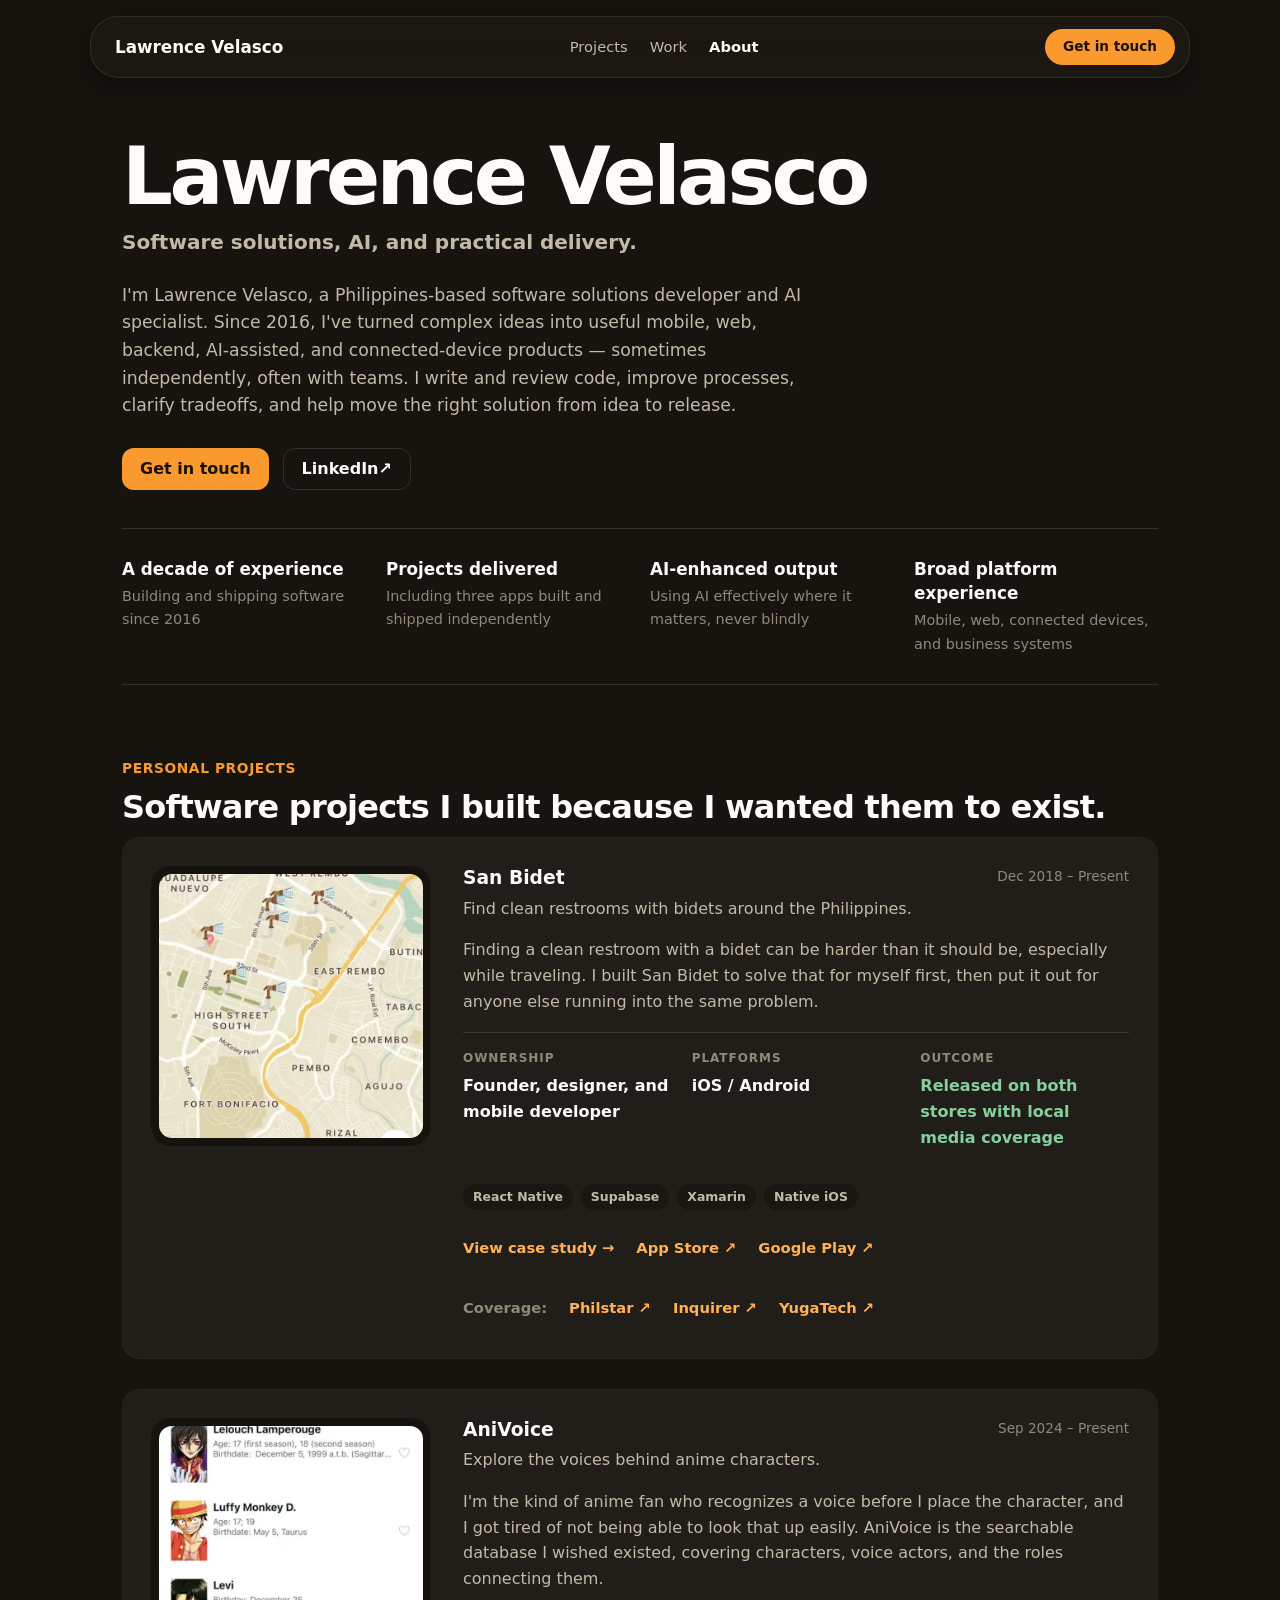
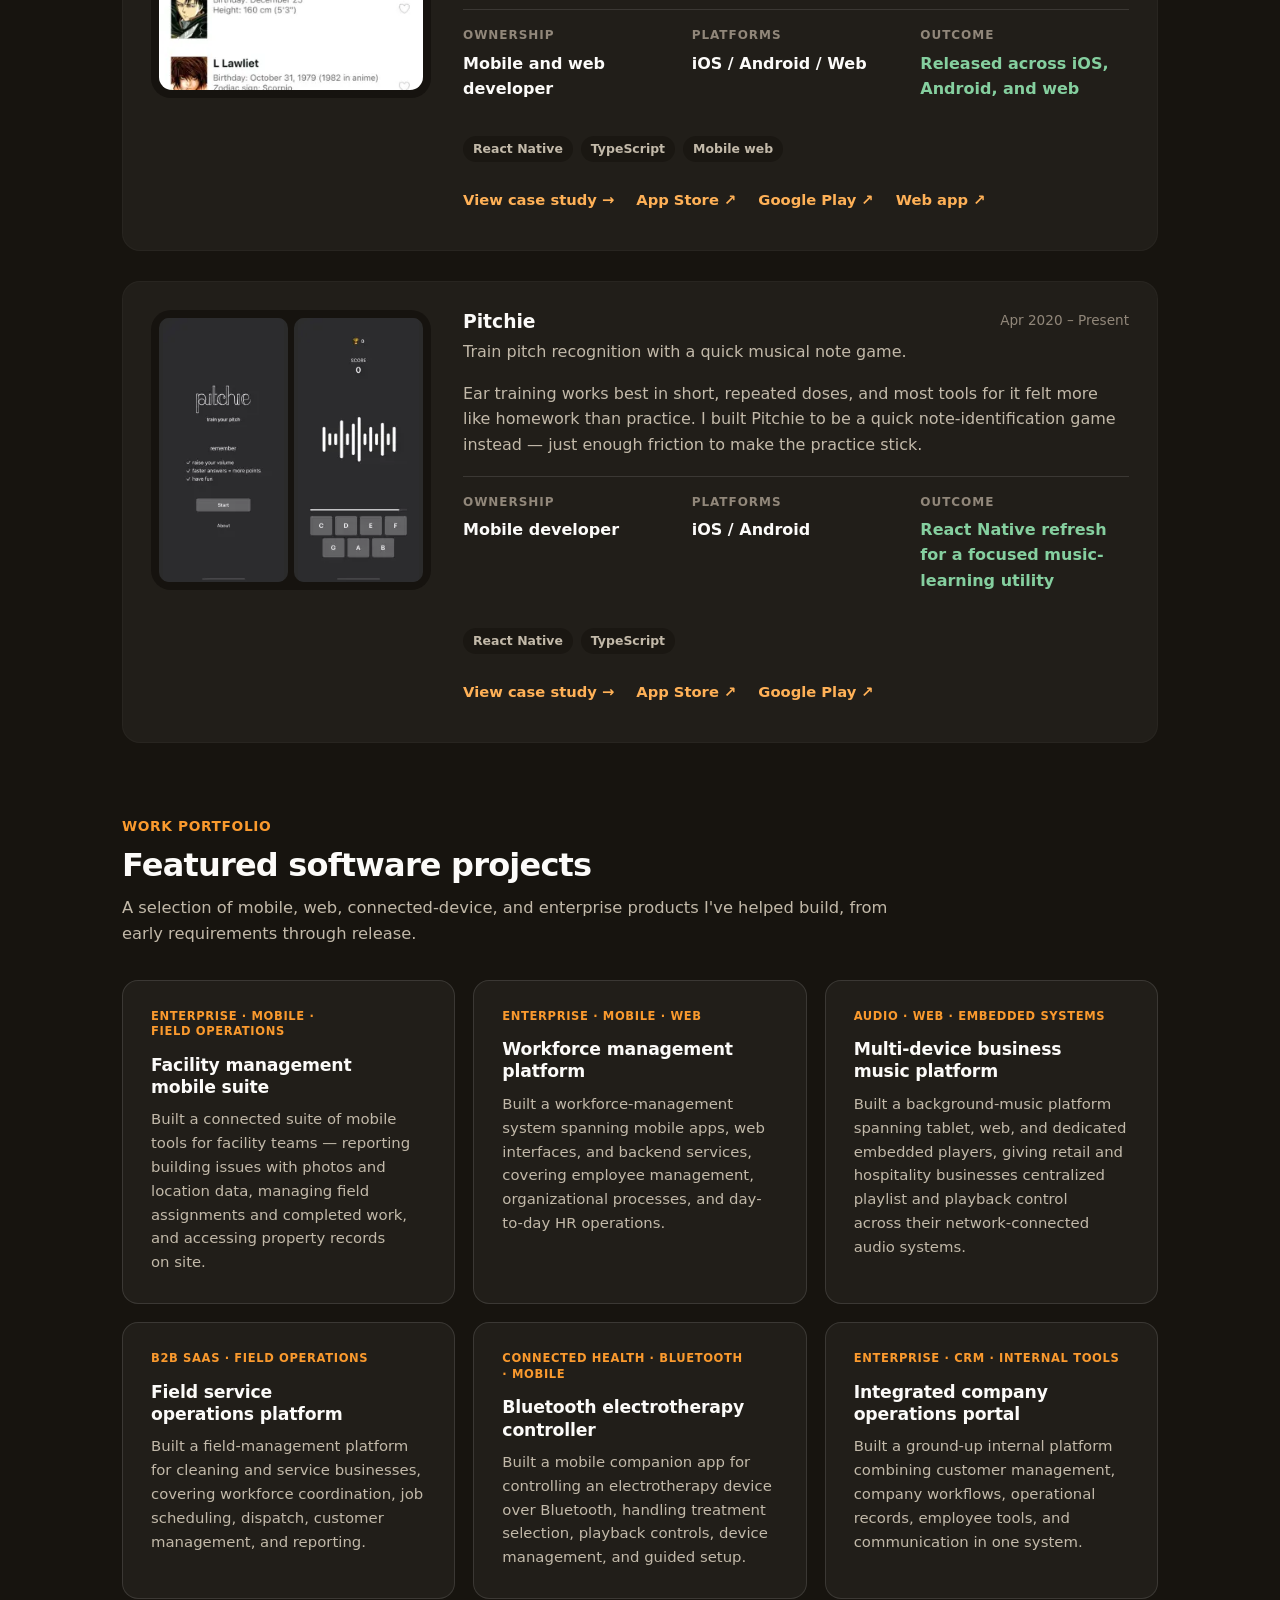
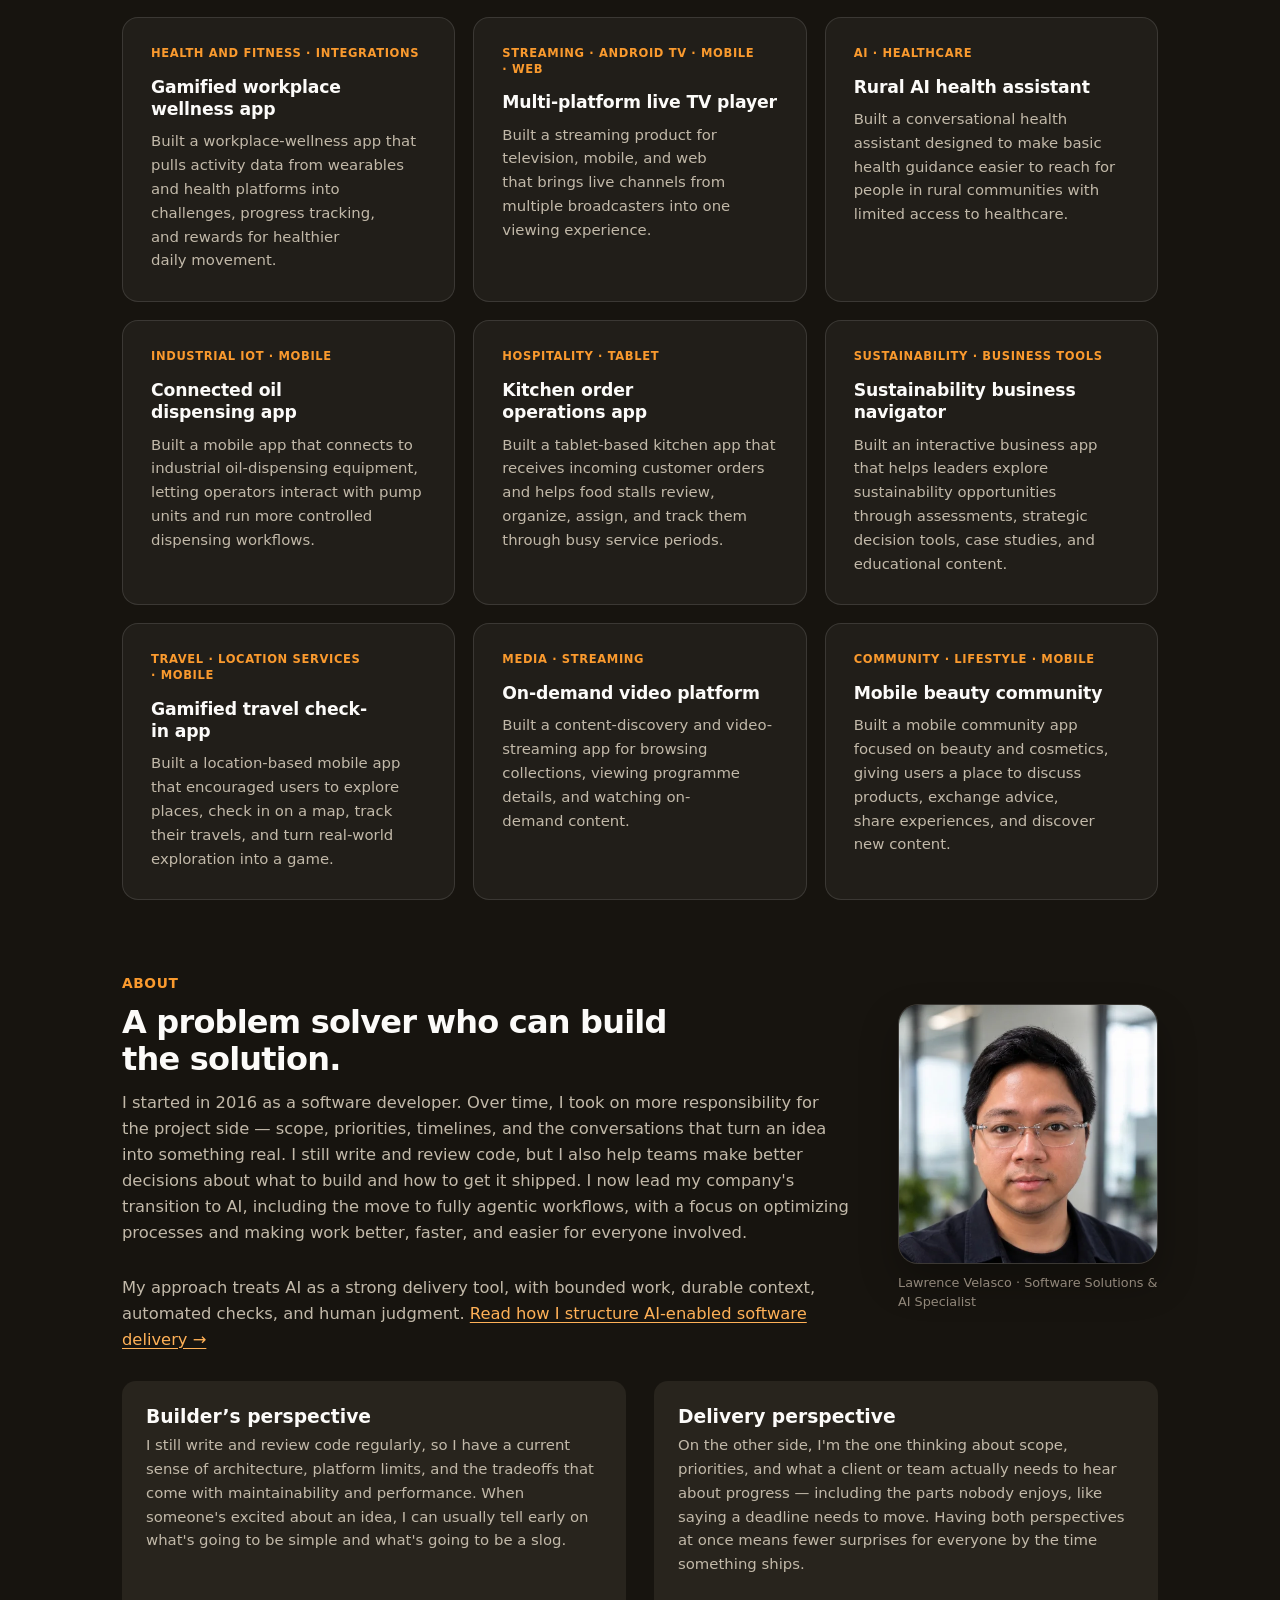
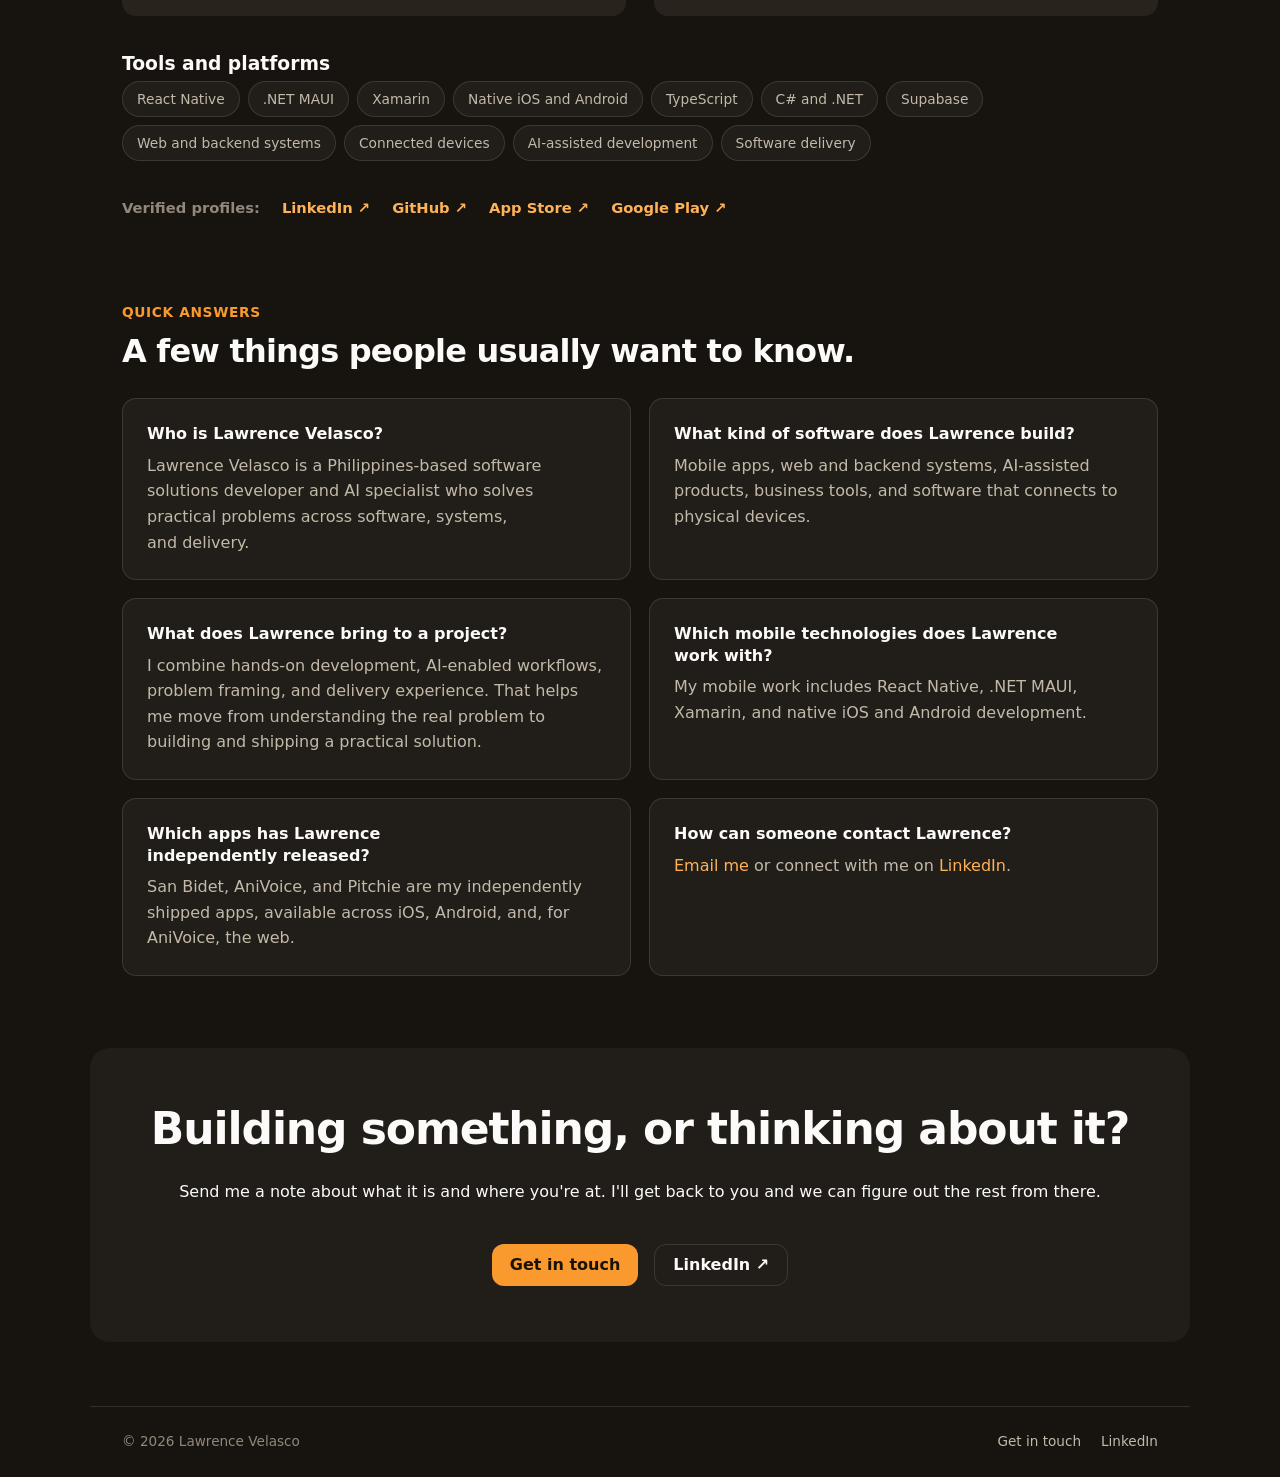
==== index.html @ e0ea92d9 "Refine portfolio metadata, contact links, and navigation updates" ====
<!DOCTYPE html>
<html lang="en">
<head>
  <meta charset="utf-8">
  <meta name="viewport" content="width=device-width, initial-scale=1, viewport-fit=cover">
  <title>Lawrence Velasco | Software Solutions &amp; AI Specialist</title>
  <meta name="description" content="Lawrence Velasco is a Philippines-based software solutions developer and AI specialist building practical mobile, web, backend, and AI-assisted products.">
  <meta name="author" content="Lawrence Velasco">
  <meta name="robots" content="index,follow,max-image-preview:large,max-snippet:-1,max-video-preview:-1">
  <meta name="theme-color" content="#17140f" media="(prefers-color-scheme: dark)">
  <meta name="theme-color" content="#17140f" media="(prefers-color-scheme: light)">
  <meta name="color-scheme" content="dark">
  <meta name="apple-mobile-web-app-status-bar-style" content="black">
  <link rel="icon" type="image/png" sizes="64x64" href="/assets/favicon-64.png">
  <link rel="icon" type="image/png" sizes="32x32" href="/assets/favicon-32.png">
  <link rel="icon" type="image/png" sizes="192x192" href="/assets/favicon-192.png">
  <link rel="icon" type="image/png" sizes="512x512" href="/assets/favicon-512.png">
  <link rel="apple-touch-icon" sizes="180x180" href="/assets/favicon-180.png">
  <link rel="canonical" href="https://lawrencevelasco.com/">
  <link rel="sitemap" type="application/xml" href="https://lawrencevelasco.com/sitemap.xml">
  <style>
    :root { --bg:#17140f; --surface:#211e19; --text:#fcfbf9; --muted:#c2b9a9; --subtle:#91877a; --line:rgba(247,245,241,.12); --accent:#fa9a2e; --accent-strong:#ffb157; --max:1100px; }
    *,*::before,*::after { box-sizing:border-box; }
    html { background-color:var(--bg); color-scheme:dark; }
    body { margin:0; color:var(--text); background-color:var(--bg); font-family:Inter,ui-sans-serif,system-ui,-apple-system,BlinkMacSystemFont,"Segoe UI",sans-serif; line-height:1.6; text-wrap:pretty; }
    .safe-area-cover { position:fixed; z-index:9; top:0; right:0; left:0; height:max(64px,env(safe-area-inset-top)); background:var(--bg); pointer-events:none; }
    .container { width:min(calc(100% - 32px),var(--max)); margin-inline:auto; }
    .site-header { position:sticky; top:16px; z-index:10; width:min(calc(100% - 32px),var(--max)); margin:16px auto 0; border:1px solid rgba(247,245,241,.10); border-radius:28px; background:rgba(31,27,21,.58); box-shadow:0 8px 24px rgba(0,0,0,.45); overflow:hidden; }
    .nav { width:auto; min-height:56px; margin:0; padding:12px 14px 12px 24px; display:flex; gap:20px; align-items:center; justify-content:space-between; }
    .brand { color:var(--text); font-weight:750; font-size:1.05rem; white-space:nowrap; }
    .nav-links { display:flex; gap:22px; align-items:center; }
    .nav-links a { color:var(--muted); font-size:.92rem; font-weight:500; white-space:nowrap; }
    .menu-toggle { display:none; }
    .button { min-height:42px; padding:0 18px; display:inline-flex; align-items:center; justify-content:center; border:0; border-radius:12px; background:var(--accent); color:#1a1200; font-weight:750; text-decoration:none; }
    .button-small { min-height:36px; padding-inline:18px; border-radius:999px; font-size:.85rem; }
    .hero { padding:58px 32px 0; }
    h1,h2,h3,p { margin-top:0; }
    h1 { max-width:900px; margin-bottom:8px; font-size:clamp(3rem,8vw,5rem); line-height:1.02; letter-spacing:-.045em; }
    .hero-title { margin-bottom:24px; color:var(--muted); font-size:1.25rem; font-weight:750; }
    .hero-copy { max-width:700px; margin-bottom:28px; color:var(--muted); font-size:1.08rem; }
    .hero-actions { display:flex; gap:14px; flex-wrap:wrap; }
    .metrics { display:grid; grid-template-columns:repeat(4,1fr); gap:20px; margin:38px 0 0; padding:28px 0; border-top:1px solid var(--line); border-bottom:1px solid var(--line); }
    .metrics div { min-width:0; }
    .metrics dt { font-size:1.05rem; font-weight:800; line-height:1.45; }
    .metrics dd { margin:4px 0 0; color:var(--subtle); font-size:.9rem; }
    @media (max-width:800px) { .nav { flex-wrap:wrap; padding-inline:18px; gap:12px; } .menu-toggle { display:flex; } .nav-links { display:none; } .nav-links.open { display:flex; flex:0 0 100%; flex-direction:column; align-items:stretch; } .nav-contact { display:none; } .hero { padding-inline:0; } .metrics { grid-template-columns:repeat(2,1fr); } }
    @media (max-width:480px) { .metrics { grid-template-columns:1fr; } .hero-actions { align-items:stretch; flex-direction:column; } .button { width:100%; } }
  </style>
  <link rel="preload" href="styles.css?v=20260801b" as="style" onload="this.onload=null;this.rel='stylesheet'">
  <noscript><link rel="stylesheet" href="styles.css?v=20260801b"></noscript>
  <meta property="og:type" content="website">
  <meta property="og:locale" content="en_PH">
  <meta property="og:site_name" content="Lawrence Velasco">
  <meta property="og:title" content="Lawrence Velasco | Software Solutions &amp; AI Specialist">
  <meta property="og:description" content="Practical software, AI, mobile, web, and backend products from Lawrence Velasco.">
  <meta property="og:url" content="https://lawrencevelasco.com/">
  <meta property="og:image" content="https://lawrencevelasco.com/assets/social-preview-v3.jpg">
  <meta property="og:image:width" content="1200">
  <meta property="og:image:height" content="630">
  <meta property="og:image:alt" content="Lawrence Velasco, software solutions developer and AI specialist">
  <meta name="twitter:card" content="summary_large_image">
  <meta name="twitter:title" content="Lawrence Velasco | Software Solutions &amp; AI Specialist">
  <meta name="twitter:description" content="Practical software, AI, mobile, web, and backend products from Lawrence Velasco.">
  <meta name="twitter:image" content="https://lawrencevelasco.com/assets/social-preview-v3.jpg">
  <meta name="twitter:image:alt" content="Lawrence Velasco, software solutions developer and AI specialist">
  <script type="application/ld+json">
  {
    "@context": "https://schema.org",
    "@graph": [
      {
        "@type": "Person",
        "@id": "https://lawrencevelasco.com/#lawrence-velasco",
        "name": "Lawrence Velasco",
        "alternateName": "iamlawrencev",
        "url": "https://lawrencevelasco.com/",
        "jobTitle": ["Software Solutions Developer", "AI Specialist"],
        "description": "Lawrence Velasco is a Philippines-based software solutions developer and AI specialist building practical mobile, web, backend, and AI-assisted products.",
        "image": {
          "@type": "ImageObject",
          "@id": "https://lawrencevelasco.com/#portrait",
          "url": "https://lawrencevelasco.com/assets/lawrence-velasco-portrait-1021.webp",
          "contentUrl": "https://lawrencevelasco.com/assets/lawrence-velasco-portrait-1021.webp",
          "width": 1021,
          "height": 1021,
          "caption": "Portrait of Lawrence Velasco"
        },
        "sameAs": [
          "https://www.linkedin.com/in/iamlawrencev/",
          "https://github.com/iamlawrencev",
          "https://apps.apple.com/us/developer/lawrence-velasco/id1447757334",
          "https://play.google.com/store/apps/developer?id=Lawrence+Velasco"
        ],
        "knowsAbout": ["React Native", ".NET MAUI", "Xamarin", "Native iOS", "Native Android", "TypeScript", "C#", ".NET", "Supabase", "Web development", "Backend development", "Connected devices", "Mobile architecture", "Software delivery", "Project management", "AI-assisted development"],
        "subjectOf": [
          {"@type": "CreativeWork", "name": "Filipino launches San Bidet navigation app for nature calls", "url": "https://www.philstar.com/lifestyle/on-the-radar/2019/01/14/1885041/filipino-launches-san-bidet-navigation-app-nature-calls"},
          {"@type": "CreativeWork", "name": "San Bidet", "url": "https://opinion.inquirer.net/125395/san-bidet"},
          {"@type": "CreativeWork", "name": "San Bidet: a mobile app for your call of nature urges", "url": "https://www.yugatech.com/news/san-bidet-a-mobile-app-for-your-call-of-nature-urges/"}
        ]
      },
      {
        "@type": "WebSite",
        "@id": "https://lawrencevelasco.com/#website",
        "url": "https://lawrencevelasco.com/",
        "name": "Lawrence Velasco",
        "inLanguage": "en",
        "publisher": {"@id": "https://lawrencevelasco.com/#lawrence-velasco"}
      },
      {
        "@type": "ProfilePage",
        "@id": "https://lawrencevelasco.com/#webpage",
        "url": "https://lawrencevelasco.com/",
        "name": "Lawrence Velasco | Software Solutions & AI Specialist",
        "description": "Official portfolio of Lawrence Velasco, a Philippines-based software solutions developer and AI specialist building mobile, web, backend, and AI-assisted products.",
        "dateModified": "2026-08-01T18:30:34+08:00",
        "isPartOf": {"@id": "https://lawrencevelasco.com/#website"},
        "primaryImageOfPage": {"@id": "https://lawrencevelasco.com/#portrait"},
        "mainEntity": {"@id": "https://lawrencevelasco.com/#lawrence-velasco"},
        "about": {"@id": "https://lawrencevelasco.com/#lawrence-velasco"},
        "author": {"@id": "https://lawrencevelasco.com/#lawrence-velasco"},
        "inLanguage": "en"
      },
      {
        "@type": "SoftwareApplication",
        "@id": "https://lawrencevelasco.com/projects/san-bidet/#application",
        "name": "San Bidet",
        "applicationCategory": "NavigationApplication",
        "operatingSystem": "iOS, Android",
        "description": "An independently shipped restroom finder that helps people locate bidets around the Philippines.",
        "author": {"@id": "https://lawrencevelasco.com/#lawrence-velasco"},
        "url": "https://lawrencevelasco.com/projects/san-bidet/",
        "sameAs": ["https://apps.apple.com/ph/app/san-bidet/id1447757335", "https://play.google.com/store/apps/details?id=com.iamlawrencev.sanbidet"]
      },
      {
        "@type": "SoftwareApplication",
        "@id": "https://lawrencevelasco.com/projects/anivoice/#application",
        "name": "AniVoice",
        "applicationCategory": "EntertainmentApplication",
        "operatingSystem": "iOS, Android, Web",
        "description": "An independently shipped app for discovering anime characters, voice actors, and related roles.",
        "author": {"@id": "https://lawrencevelasco.com/#lawrence-velasco"},
        "url": "https://lawrencevelasco.com/projects/anivoice/",
        "sameAs": ["https://apps.apple.com/us/app/anivoice/id6633447119", "https://play.google.com/store/apps/details?id=com.iamlawrencev.AniVoice", "https://anivoice.lawrencevelasco.com/"]
      },
      {
        "@type": "SoftwareApplication",
        "@id": "https://lawrencevelasco.com/projects/pitchie/#application",
        "name": "Pitchie",
        "applicationCategory": "EducationalApplication",
        "operatingSystem": "iOS, Android",
        "description": "An independently shipped pitch-recognition training app with a quick musical-note game.",
        "author": {"@id": "https://lawrencevelasco.com/#lawrence-velasco"},
        "url": "https://lawrencevelasco.com/projects/pitchie/",
        "sameAs": ["https://apps.apple.com/us/app/pitchie/id1506482999", "https://play.google.com/store/apps/details?id=com.iamlawrencev.pitchie"]
      }
    ]
  }
  </script>
</head>
<body>
  <div class="safe-area-cover" aria-hidden="true"></div>
  <header class="site-header">
    <nav class="nav container" aria-label="Primary navigation">
      <a class="brand" href="#home">Lawrence Velasco</a>
      <button class="menu-toggle" type="button" aria-label="Menu" aria-expanded="false" aria-controls="nav-links">
        <svg class="menu-icon menu-icon-open" width="18" height="18" viewBox="0 0 24 24" fill="none" stroke="currentColor" stroke-width="2" stroke-linecap="round" aria-hidden="true"><line x1="4" y1="7" x2="20" y2="7"></line><line x1="4" y1="12" x2="20" y2="12"></line><line x1="4" y1="17" x2="20" y2="17"></line></svg>
        <svg class="menu-icon menu-icon-close" width="18" height="18" viewBox="0 0 24 24" fill="none" stroke="currentColor" stroke-width="2" stroke-linecap="round" aria-hidden="true"><line x1="5" y1="5" x2="19" y2="19"></line><line x1="19" y1="5" x2="5" y2="19"></line></svg>
      </button>
      <div class="nav-links" id="nav-links">
        <a href="#projects" data-nav-section="projects">Projects</a>
        <a href="#experience" data-nav-section="experience">Work</a>
        <a href="#about" data-nav-section="about">About</a>
      </div>
      <a class="button button-small nav-contact email-link" href="#contact" data-email-link>Get in touch</a>
    </nav>
  </header>

  <main id="home">
    <section class="hero container">
      <h1>Lawrence Velasco</h1>
      <p class="hero-title">Software solutions, AI, and practical delivery.</p>
      <p class="hero-copy">I'm Lawrence Velasco, a Philippines-based software solutions developer and AI specialist. Since 2016, I've turned complex ideas into useful mobile, web, backend, AI-assisted, and connected-device products — sometimes independently, often with teams. I write and review code, improve processes, clarify tradeoffs, and help move the right solution from idea to release.</p>
      <div class="hero-actions">
        <a class="button email-link" href="#contact" data-email-link>Get in touch</a>
        <a class="button button-secondary" href="https://www.linkedin.com/in/iamlawrencev/" target="_blank" rel="noopener noreferrer">LinkedIn <span aria-hidden="true">↗</span></a>
      </div>
      <dl class="metrics">
        <div><dt>A decade of experience</dt><dd>Building and shipping software since 2016</dd></div>
        <div><dt>Projects delivered</dt><dd>Including three apps built and shipped independently</dd></div>
        <div><dt>AI-enhanced output</dt><dd>Using AI effectively where it matters, never blindly</dd></div>
        <div><dt>Broad platform experience</dt><dd>Mobile, web, connected devices, and business systems</dd></div>
      </dl>
    </section>

    <section class="section container" id="projects">
      <p class="eyebrow">Personal projects</p>
      <h2>Software projects I built because I wanted them to exist.</h2>
      <div class="project-list">
        <article class="project-card" id="san-bidet">
          <div class="project-visual"><img src="assets/projects/san-bidet-app-store-320.webp" srcset="assets/projects/san-bidet-app-store-320.webp 320w" sizes="(max-width: 800px) 252px, 280px" width="320" height="569" loading="lazy" decoding="async" alt="San Bidet map showing restroom and bidet locations in Metro Manila"></div>
          <div class="project-content">
            <div class="project-heading"><div><h3>San Bidet</h3><p>Find clean restrooms with bidets around the Philippines.</p></div><time datetime="2018-12">Dec 2018 – Present</time></div>
            <p>Finding a clean restroom with a bidet can be harder than it should be, especially while traveling. I built San Bidet to solve that for myself first, then put it out for anyone else running into the same problem.</p>
            <dl class="project-facts"><div><dt>Ownership</dt><dd>Founder, designer, and mobile developer</dd></div><div><dt>Platforms</dt><dd>iOS / Android</dd></div><div><dt>Outcome</dt><dd>Released on both stores with local media coverage</dd></div></dl>
            <ul class="tags"><li>React Native</li><li>Supabase</li><li>Xamarin</li><li>Native iOS</li></ul>
            <p class="store-links"><a href="/projects/san-bidet/">View case study →</a><a href="https://apps.apple.com/ph/app/san-bidet/id1447757335" target="_blank" rel="noopener noreferrer">App Store ↗</a><a href="https://play.google.com/store/apps/details?id=com.iamlawrencev.sanbidet" target="_blank" rel="noopener noreferrer">Google Play ↗</a></p>
            <p class="press-links"><span>Coverage:</span> <a href="https://www.philstar.com/lifestyle/on-the-radar/2019/01/14/1885041/filipino-launches-san-bidet-navigation-app-nature-calls" target="_blank" rel="noopener noreferrer">Philstar ↗</a><a href="https://opinion.inquirer.net/125395/san-bidet" target="_blank" rel="noopener noreferrer">Inquirer ↗</a><a href="https://www.yugatech.com/news/san-bidet-a-mobile-app-for-your-call-of-nature-urges/" target="_blank" rel="noopener noreferrer">YugaTech ↗</a></p>
          </div>
        </article>

        <article class="project-card" id="anivoice">
          <div class="project-visual"><img src="assets/projects/anivoice-app-store-320.webp" srcset="assets/projects/anivoice-app-store-320.webp 320w" sizes="(max-width: 800px) 252px, 280px" width="320" height="696" loading="lazy" decoding="async" alt="AniVoice app screen listing anime characters and voice actors"></div>
          <div class="project-content">
            <div class="project-heading"><div><h3>AniVoice</h3><p>Explore the voices behind anime characters.</p></div><time datetime="2024-09">Sep 2024 – Present</time></div>
            <p>I'm the kind of anime fan who recognizes a voice before I place the character, and I got tired of not being able to look that up easily. AniVoice is the searchable database I wished existed, covering characters, voice actors, and the roles connecting them.</p>
            <dl class="project-facts"><div><dt>Ownership</dt><dd>Mobile and web developer</dd></div><div><dt>Platforms</dt><dd>iOS / Android / Web</dd></div><div><dt>Outcome</dt><dd>Released across iOS, Android, and web</dd></div></dl>
            <ul class="tags"><li>React Native</li><li>TypeScript</li><li>Mobile web</li></ul>
            <p class="store-links"><a href="/projects/anivoice/">View case study →</a><a href="https://apps.apple.com/us/app/anivoice/id6633447119" target="_blank" rel="noopener noreferrer">App Store ↗</a><a href="https://play.google.com/store/apps/details?id=com.iamlawrencev.AniVoice" target="_blank" rel="noopener noreferrer">Google Play ↗</a><a href="https://anivoice.lawrencevelasco.com/" target="_blank" rel="noopener noreferrer">Web app ↗</a></p>
          </div>
        </article>

        <article class="project-card" id="pitchie">
          <div class="project-visual project-visual-pair">
            <img src="assets/projects/pitchie-app-store-160.webp" srcset="assets/projects/pitchie-app-store-160.webp 160w, assets/projects/pitchie-app-store-240.webp 240w" sizes="(max-width: 800px) 50vw, 140px" width="160" height="347" loading="lazy" decoding="async" alt="Pitchie start screen">
            <img src="assets/projects/pitchie-app-store-2-160.webp" srcset="assets/projects/pitchie-app-store-2-160.webp 160w, assets/projects/pitchie-app-store-2-240.webp 240w" sizes="(max-width: 800px) 50vw, 140px" width="160" height="347" loading="lazy" decoding="async" alt="Pitchie pitch-recognition game screen">
          </div>
          <div class="project-content">
            <div class="project-heading"><div><h3>Pitchie</h3><p>Train pitch recognition with a quick musical note game.</p></div><time datetime="2020-04">Apr 2020 – Present</time></div>
            <p>Ear training works best in short, repeated doses, and most tools for it felt more like homework than practice. I built Pitchie to be a quick note-identification game instead — just enough friction to make the practice stick.</p>
            <dl class="project-facts"><div><dt>Ownership</dt><dd>Mobile developer</dd></div><div><dt>Platforms</dt><dd>iOS / Android</dd></div><div><dt>Outcome</dt><dd>React Native refresh for a focused music-learning utility</dd></div></dl>
            <ul class="tags"><li>React Native</li><li>TypeScript</li></ul>
            <p class="store-links"><a href="/projects/pitchie/">View case study →</a><a href="https://apps.apple.com/us/app/pitchie/id1506482999" target="_blank" rel="noopener noreferrer">App Store ↗</a><a href="https://play.google.com/store/apps/details?id=com.iamlawrencev.pitchie" target="_blank" rel="noopener noreferrer">Google Play ↗</a></p>
          </div>
        </article>
      </div>
    </section>

    <section class="section container" id="experience">
      <p class="eyebrow">Work portfolio</p>
      <h2>Featured software projects</h2>
      <p class="section-intro">A selection of mobile, web, connected-device, and enterprise products I've helped build, from early requirements through release.</p>
      <div class="featured-work-grid">
          <article class="featured-work-card"><p class="work-kicker">Enterprise · Mobile · Field Operations</p><h3>Facility management mobile suite</h3><p>Built a connected suite of mobile tools for facility teams — reporting building issues with photos and location data, managing field assignments and completed work, and accessing property records on site.</p></article>
          <article class="featured-work-card"><p class="work-kicker">Enterprise · Mobile · Web</p><h3>Workforce management platform</h3><p>Built a workforce-management system spanning mobile apps, web interfaces, and backend services, covering employee management, organizational processes, and day-to-day HR operations.</p></article>
          <article class="featured-work-card"><p class="work-kicker">Audio · Web · Embedded Systems</p><h3>Multi-device business music platform</h3><p>Built a background-music platform spanning tablet, web, and dedicated embedded players, giving retail and hospitality businesses centralized playlist and playback control across their network-connected audio systems.</p></article>
          <article class="featured-work-card"><p class="work-kicker">B2B SaaS · Field Operations</p><h3>Field service operations platform</h3><p>Built a field-management platform for cleaning and service businesses, covering workforce coordination, job scheduling, dispatch, customer management, and reporting.</p></article>
          <article class="featured-work-card"><p class="work-kicker">Connected Health · Bluetooth · Mobile</p><h3>Bluetooth electrotherapy controller</h3><p>Built a mobile companion app for controlling an electrotherapy device over Bluetooth, handling treatment selection, playback controls, device management, and guided setup.</p></article>
          <article class="featured-work-card"><p class="work-kicker">Enterprise · CRM · Internal Tools</p><h3>Integrated company operations portal</h3><p>Built a ground-up internal platform combining customer management, company workflows, operational records, employee tools, and communication in one system.</p></article>
        <article class="featured-work-card"><p class="work-kicker">Health and Fitness · Integrations</p><h3>Gamified workplace wellness app</h3><p>Built a workplace-wellness app that pulls activity data from wearables and health platforms into challenges, progress tracking, and rewards for healthier daily movement.</p></article>
        <article class="featured-work-card"><p class="work-kicker">Streaming · Android TV · Mobile · Web</p><h3>Multi-platform live TV player</h3><p>Built a streaming product for television, mobile, and web that brings live channels from multiple broadcasters into one viewing experience.</p></article>
        <article class="featured-work-card"><p class="work-kicker">AI · Healthcare</p><h3>Rural AI health assistant</h3><p>Built a conversational health assistant designed to make basic health guidance easier to reach for people in rural communities with limited access to healthcare.</p></article>
        <article class="featured-work-card"><p class="work-kicker">Industrial IoT · Mobile</p><h3>Connected oil dispensing app</h3><p>Built a mobile app that connects to industrial oil-dispensing equipment, letting operators interact with pump units and run more controlled dispensing workflows.</p></article>
        <article class="featured-work-card"><p class="work-kicker">Hospitality · Tablet</p><h3>Kitchen order operations app</h3><p>Built a tablet-based kitchen app that receives incoming customer orders and helps food stalls review, organize, assign, and track them through busy service periods.</p></article>
        <article class="featured-work-card"><p class="work-kicker">Sustainability · Business Tools</p><h3>Sustainability business navigator</h3><p>Built an interactive business app that helps leaders explore sustainability opportunities through assessments, strategic decision tools, case studies, and educational content.</p></article>
        <article class="featured-work-card"><p class="work-kicker">Travel · Location Services · Mobile</p><h3>Gamified travel check-in app</h3><p>Built a location-based mobile app that encouraged users to explore places, check in on a map, track their travels, and turn real-world exploration into a game.</p></article>
        <article class="featured-work-card"><p class="work-kicker">Media · Streaming</p><h3>On-demand video platform</h3><p>Built a content-discovery and video-streaming app for browsing collections, viewing programme details, and watching on-demand content.</p></article>
        <article class="featured-work-card"><p class="work-kicker">Community · Lifestyle · Mobile</p><h3>Mobile beauty community</h3><p>Built a mobile community app focused on beauty and cosmetics, giving users a place to discuss products, exchange advice, share experiences, and discover new content.</p></article>
      </div>
    </section>

    <section class="section container" id="about">
      <p class="eyebrow">About</p>
      <div class="about-profile">
        <div>
          <h2>A problem solver who can build the solution.</h2>
          <p class="section-intro">I started in 2016 as a software developer. Over time, I took on more responsibility for the project side — scope, priorities, timelines, and the conversations that turn an idea into something real. I still write and review code, but I also help teams make better decisions about what to build and how to get it shipped. I now lead my company's transition to AI, including the move to fully agentic workflows, with a focus on optimizing processes and making work better, faster, and easier for everyone involved.</p>
          <p class="section-intro">My approach treats AI as a strong delivery tool, with bounded work, durable context, automated checks, and human judgment. <a href="/ai-enabled-software-delivery/">Read how I structure AI-enabled software delivery →</a></p>
        </div>
        <figure class="profile-portrait">
          <img src="/assets/lawrence-velasco-portrait-512.webp" srcset="/assets/lawrence-velasco-portrait-512.webp 512w, /assets/lawrence-velasco-portrait-1021.webp 1021w" sizes="(max-width: 800px) 220px, 260px" width="1021" height="1021" loading="lazy" decoding="async" alt="Portrait of Lawrence Velasco, software solutions developer and AI specialist">
          <figcaption>Lawrence Velasco · Software Solutions &amp; AI Specialist</figcaption>
        </figure>
      </div>
      <div class="about-grid"><article><h3>Builder’s perspective</h3><p>I still write and review code regularly, so I have a current sense of architecture, platform limits, and the tradeoffs that come with maintainability and performance. When someone's excited about an idea, I can usually tell early on what's going to be simple and what's going to be a slog.</p></article><article><h3>Delivery perspective</h3><p>On the other side, I'm the one thinking about scope, priorities, and what a client or team actually needs to hear about progress — including the parts nobody enjoys, like saying a deadline needs to move. Having both perspectives at once means fewer surprises for everyone by the time something ships.</p></article></div>
      <h3>Tools and platforms</h3>
      <ul class="skill-list"><li>React Native</li><li>.NET MAUI</li><li>Xamarin</li><li>Native iOS and Android</li><li>TypeScript</li><li>C# and .NET</li><li>Supabase</li><li>Web and backend systems</li><li>Connected devices</li><li>AI-assisted development</li><li>Software delivery</li></ul>
      <p class="profile-links"><span>Verified profiles:</span> <a href="https://www.linkedin.com/in/iamlawrencev/" target="_blank" rel="me noopener noreferrer">LinkedIn ↗</a><a href="https://github.com/iamlawrencev" target="_blank" rel="me noopener noreferrer">GitHub ↗</a><a href="https://apps.apple.com/us/developer/lawrence-velasco/id1447757334" target="_blank" rel="me noopener noreferrer">App Store ↗</a><a href="https://play.google.com/store/apps/developer?id=Lawrence+Velasco" target="_blank" rel="me noopener noreferrer">Google Play ↗</a></p>
    </section>

    <section class="section container" id="quick-answers" aria-labelledby="quick-answers-title">
      <p class="eyebrow">Quick answers</p>
      <h2 id="quick-answers-title">A few things people usually want to know.</h2>
      <dl class="answer-list">
        <div><dt>Who is Lawrence Velasco?</dt><dd>Lawrence Velasco is a Philippines-based software solutions developer and AI specialist who solves practical problems across software, systems, and delivery.</dd></div>
        <div><dt>What kind of software does Lawrence build?</dt><dd>Mobile apps, web and backend systems, AI-assisted products, business tools, and software that connects to physical devices.</dd></div>
        <div><dt>What does Lawrence bring to a project?</dt><dd>I combine hands-on development, AI-enabled workflows, problem framing, and delivery experience. That helps me move from understanding the real problem to building and shipping a practical solution.</dd></div>
        <div><dt>Which mobile technologies does Lawrence work with?</dt><dd>My mobile work includes React Native, .NET MAUI, Xamarin, and native iOS and Android development.</dd></div>
        <div><dt>Which apps has Lawrence independently released?</dt><dd>San Bidet, AniVoice, and Pitchie are my independently shipped apps, available across iOS, Android, and, for AniVoice, the web.</dd></div>
        <div><dt>How can someone contact Lawrence?</dt><dd><a class="email-link" href="#contact" data-email-link>Email me</a> or connect with me on <a href="https://www.linkedin.com/in/iamlawrencev/" target="_blank" rel="noopener noreferrer">LinkedIn</a>.</dd></div>
      </dl>
    </section>

    <section class="container contact" id="contact"><h2>Building something, or thinking about it?</h2><p>Send me a note about what it is and where you're at. I'll get back to you and we can figure out the rest from there.</p><div><a class="button email-link" href="#contact" data-email-link>Get in touch</a><a class="button button-secondary" href="https://www.linkedin.com/in/iamlawrencev/" target="_blank" rel="noopener noreferrer">LinkedIn ↗</a></div></section>
  </main>
  <footer class="container"><span>© 2026 Lawrence Velasco</span><div><a class="email-link" href="#contact" data-email-link>Get in touch</a><a href="https://www.linkedin.com/in/iamlawrencev/" target="_blank" rel="noopener noreferrer">LinkedIn</a></div></footer>
  <script src="script.js" defer></script>
</body>
</html>
---- styles.css ----
:root { --bg:#17140f; --surface:#211e19; --surface-2:#28241d; --text:#fcfbf9; --muted:#c2b9a9; --subtle:#91877a; --line:rgba(247,245,241,.12); --accent:#fa9a2e; --accent-strong:#ffb157; --max:1100px; }
* { box-sizing:border-box; }
html { scroll-behavior:smooth; background-color:var(--bg); color-scheme:dark; }
body { margin:0; color:var(--text); background-color:var(--bg); font-family:Inter,ui-sans-serif,system-ui,-apple-system,BlinkMacSystemFont,"Segoe UI",sans-serif; line-height:1.6; text-wrap:pretty; }
.safe-area-cover { position:fixed; z-index:9; top:0; right:0; left:0; height:max(64px,env(safe-area-inset-top)); background:var(--bg); pointer-events:none; }
a { color:var(--accent-strong); text-decoration:none; }
a:hover { color:#ffe0ad; text-decoration:underline; }
a:focus-visible,button:focus-visible,summary:focus-visible { outline:2px solid var(--accent); outline-offset:3px; }
.container { width:min(calc(100% - 32px),var(--max)); margin-inline:auto; }
.site-header { position:sticky; top:16px; z-index:10; width:min(calc(100% - 32px),var(--max)); margin:16px auto 0; border:1px solid rgba(247,245,241,.10); border-radius:28px; background:rgba(31,27,21,.58); backdrop-filter:blur(20px) saturate(1.6); -webkit-backdrop-filter:blur(20px) saturate(1.6); box-shadow:0 8px 24px rgba(0,0,0,.45); overflow:hidden; }
.nav { width:auto; min-height:56px; margin:0; padding:12px 14px 12px 24px; display:flex; gap:20px; align-items:center; justify-content:space-between; border:0; border-radius:inherit; background:transparent; box-shadow:none; }
.brand { color:var(--text); font-weight:750; font-size:1.05rem; white-space:nowrap; }
.brand:hover { color:var(--text); text-decoration:none; }
.nav-links { display:flex; gap:22px; align-items:center; }
.nav-links a { color:var(--muted); font-size:.92rem; font-weight:500; white-space:nowrap; }
.nav-links a.active { color:var(--text); font-weight:700; }
.nav-links a:hover { color:var(--text); text-decoration:none; }
.menu-toggle { display:none; width:36px; height:36px; align-items:center; justify-content:center; border:1px solid var(--line); border-radius:999px; color:var(--text); background:transparent; padding:0; cursor:pointer; }
.menu-icon-close { display:none; }
.menu-toggle[aria-expanded="true"] .menu-icon-open { display:none; }
.menu-toggle[aria-expanded="true"] .menu-icon-close { display:block; }
.button { min-height:42px; padding:0 18px; display:inline-flex; align-items:center; justify-content:center; border:0; border-radius:12px; background:var(--accent); color:#1a1200; font-weight:750; text-decoration:none; }
.button:hover { background:var(--accent-strong); color:#1a1200; text-decoration:none; }
.button-secondary { color:var(--text); background:transparent; border:1px solid var(--line); }
.button-secondary:hover { color:var(--text); background:rgba(255,255,255,.06); }
.button-small { min-height:36px; padding-inline:18px; border-radius:999px; font-size:.85rem; }
.hero { padding:58px 32px 0; }
h1,h2,h3,p { margin-top:0; }
h4 { margin:0 0 10px; color:var(--subtle); font-size:.78rem; font-weight:800; letter-spacing:.08em; text-transform:uppercase; }
h1 { max-width:900px; margin-bottom:8px; font-size:clamp(3rem,8vw,5rem); line-height:1.02; letter-spacing:-.045em; }
h2 { margin-bottom:12px; font-size:clamp(1.65rem,3vw,2rem); line-height:1.15; letter-spacing:-.025em; }
h3 { margin-bottom:6px; font-size:1.17rem; line-height:1.25; }
.hero-title { margin-bottom:24px; color:var(--muted); font-size:1.25rem; font-weight:750; }
.hero-copy { max-width:700px; margin-bottom:28px; color:var(--muted); font-size:1.08rem; }
.hero-actions { display:flex; gap:14px; flex-wrap:wrap; }
.metrics { display:grid; grid-template-columns:repeat(4,1fr); gap:20px; margin:38px 0 0; padding:28px 0; border-top:1px solid var(--line); border-bottom:1px solid var(--line); }
.metrics div { min-width:0; }
.metrics dt { font-size:1.05rem; font-weight:800; line-height:1.45; }
.metrics dd { margin:4px 0 0; color:var(--subtle); font-size:.9rem; }
.section { padding:72px 32px 0; scroll-margin-top:92px; }
.eyebrow { margin-bottom:10px; color:var(--accent); font-size:.86rem; font-weight:800; letter-spacing:.045em; text-transform:uppercase; }
.section-intro { max-width:770px; margin-bottom:28px; color:var(--muted); font-size:1.02rem; }
.section-intro a { text-decoration:underline; text-underline-offset:3px; }
.project-list { display:grid; gap:30px; }
.project-card { display:grid; grid-template-columns:280px 1fr; gap:32px; padding:28px; background:var(--surface); border:1px solid rgba(255,255,255,.03); border-radius:18px; }
.project-visual { min-width:0; height:280px; padding:8px; display:flex; align-items:center; justify-content:center; overflow:hidden; border-radius:20px; background:#16130f; }
.project-visual > img { width:100%; height:100%; display:block; object-fit:cover; border-radius:13px; }
.project-visual-pair { gap:6px; }
.project-visual-pair > img { width:calc(50% - 3px); object-fit:contain; background:#2b2b2b; border-radius:10px; }
.project-content { min-width:0; }
.project-heading { display:flex; gap:16px; align-items:start; justify-content:space-between; }
.project-heading > div > p, .project-content > p { color:var(--muted); }
.project-heading time { flex:none; color:var(--subtle); font-size:.85rem; white-space:nowrap; }
.project-facts { display:grid; grid-template-columns:repeat(3,1fr); gap:20px; margin:18px 0; padding:16px 0; border-top:1px solid var(--line); }
.project-facts dt { color:var(--subtle); font-size:.75rem; font-weight:750; letter-spacing:.08em; text-transform:uppercase; }
.project-facts dd { margin:5px 0 0; font-weight:650; }
.project-facts div:last-child dd { color:#85cf9f; }
.tags,.skill-list { display:flex; gap:8px; flex-wrap:wrap; margin:0; padding:0; list-style:none; }
.tags li { padding:3px 10px; color:var(--muted); border-radius:999px; background:#1a1712; font-size:.78rem; font-weight:700; }
.store-links,.press-links,.profile-links { display:flex; gap:12px 22px; align-items:center; flex-wrap:wrap; margin:16px 0 0 !important; font-size:.92rem; font-weight:750; }
.store-links a,.press-links a,.profile-links a { min-height:44px; display:inline-flex; align-items:center; }
.press-links span,.profile-links span { min-height:44px; display:inline-flex; align-items:center; color:var(--subtle); }
.filters { display:flex; gap:10px; flex-wrap:wrap; margin-bottom:24px; }
.filter { padding:7px 14px; border:1px solid var(--line); border-radius:999px; color:var(--muted); background:var(--surface); font:inherit; font-size:.85rem; font-weight:700; cursor:pointer; }
.filter:hover,.filter.active { border-color:var(--accent); color:#ffcc85; background:rgba(242,133,0,.14); }
.work-grid { display:grid; grid-template-columns:repeat(3,1fr); gap:22px; }
.work-card,.about-grid article { padding:24px; border-radius:14px; background:var(--surface-2); }
.work-card p,.about-grid p { color:var(--muted); font-size:.93rem; }
.work-card .tags { margin-top:18px; }
.work-card[hidden] { display:none; }
.featured-work-grid { display:grid; grid-template-columns:repeat(3,1fr); gap:18px; margin-top:32px; }
.featured-work-card { min-width:0; border:1px solid var(--line); border-radius:16px; }
.featured-work-card { padding:28px; background:var(--surface); }
.featured-work-card h3 { margin:0 0 10px; color:var(--text); font-size:1.08rem; font-weight:750; letter-spacing:-.01em; line-height:1.3; text-transform:none; }
.featured-work-card > p:last-child { margin:0; color:var(--muted); font-size:.93rem; }
.work-kicker { margin:0 0 14px; color:var(--accent); font-size:.72rem; font-weight:800; letter-spacing:.055em; line-height:1.35; text-transform:uppercase; }
.about-grid { display:grid; grid-template-columns:repeat(2,1fr); gap:28px; margin:28px 0 36px; }
.about-profile { display:grid; grid-template-columns:minmax(0,1fr) 260px; gap:48px; align-items:start; }
.about-profile .section-intro:last-child { margin-bottom:0; }
.profile-portrait { width:100%; margin:0; }
.profile-portrait img { width:100%; height:auto; display:block; aspect-ratio:1; object-fit:cover; border:1px solid var(--line); border-radius:20px; background:var(--surface); box-shadow:0 18px 38px rgba(0,0,0,.28); }
.profile-portrait figcaption { margin-top:10px; color:var(--subtle); font-size:.8rem; line-height:1.45; }
.skill-list li { padding:6px 14px; color:var(--muted); border:1px solid var(--line); border-radius:999px; background:var(--surface); font-size:.86rem; }
.profile-links { margin-top:24px !important; }
.answer-list { display:grid; grid-template-columns:repeat(2,1fr); gap:18px; margin:28px 0 0; }
.answer-list div { padding:24px; border:1px solid var(--line); border-radius:14px; background:var(--surface); }
.answer-list dt { margin-bottom:8px; font-weight:800; line-height:1.35; }
.answer-list dd { margin:0; color:var(--muted); }
.skills-groups { display:grid; gap:24px; }
.certifications { margin:0; border-top:1px solid var(--line); }
.certifications div { display:flex; gap:16px; align-items:center; justify-content:space-between; padding:14px 0; border-bottom:1px solid var(--line); }
.certifications dt { font-weight:650; }.certifications dd { margin:0; color:var(--subtle); font-size:.85rem; }
.contact { margin-top:72px; padding:56px 40px; display:flex; gap:24px; flex-direction:column; align-items:center; text-align:center; border-radius:20px; background:var(--surface); }.contact h2 { margin:0; font-size:clamp(2rem,5vw,2.75rem); }.contact div { display:flex; gap:16px; flex-wrap:wrap; justify-content:center; }
footer { display:flex; gap:16px; justify-content:space-between; flex-wrap:wrap; margin-top:64px; padding:24px 32px; color:var(--subtle); border-top:1px solid var(--line); font-size:.85rem; } footer div { display:flex; gap:20px; } footer a { color:var(--muted); }
@media (max-width:800px) { .nav { flex-wrap:wrap; padding-inline:18px; gap:12px; }.menu-toggle { display:flex; }.nav-links { position:static; flex:0 0 100%; display:none; padding:2px 14px 14px; flex-direction:column; align-items:stretch; gap:4px; border:0; border-radius:0 0 28px 28px; background:transparent; box-shadow:none; }.nav-links.open { display:flex; }.nav-links a { padding:12px 14px; }.nav-contact { display:none; }.hero,.section { padding-inline:0; }.metrics { grid-template-columns:repeat(2,1fr); }.project-card { grid-template-columns:1fr; gap:20px; padding:18px; }.project-visual { height:250px; }.featured-work-grid,.answer-list,.about-profile { grid-template-columns:1fr; }.about-grid { grid-template-columns:1fr; }.profile-portrait { width:min(220px,70vw); }.project-facts { grid-template-columns:1fr; gap:12px; }.project-heading { flex-direction:column; gap:2px; }.project-heading time { white-space:normal; } .contact { padding:40px 20px; } footer { padding-inline:0; } }
@media (max-width:480px) { .metrics { grid-template-columns:1fr; }.hero-actions,.contact div { align-items:stretch; flex-direction:column; }.button { width:100%; }.project-visual { height:220px; } }
---- styles.css ----
:root { --bg:#17140f; --surface:#211e19; --surface-2:#28241d; --text:#fcfbf9; --muted:#c2b9a9; --subtle:#91877a; --line:rgba(247,245,241,.12); --accent:#fa9a2e; --accent-strong:#ffb157; --max:1100px; }
* { box-sizing:border-box; }
html { scroll-behavior:smooth; background-color:var(--bg); color-scheme:dark; }
body { margin:0; color:var(--text); background-color:var(--bg); font-family:Inter,ui-sans-serif,system-ui,-apple-system,BlinkMacSystemFont,"Segoe UI",sans-serif; line-height:1.6; text-wrap:pretty; }
.safe-area-cover { position:fixed; z-index:9; top:0; right:0; left:0; height:max(64px,env(safe-area-inset-top)); background:var(--bg); pointer-events:none; }
a { color:var(--accent-strong); text-decoration:none; }
a:hover { color:#ffe0ad; text-decoration:underline; }
a:focus-visible,button:focus-visible,summary:focus-visible { outline:2px solid var(--accent); outline-offset:3px; }
.container { width:min(calc(100% - 32px),var(--max)); margin-inline:auto; }
.site-header { position:sticky; top:16px; z-index:10; width:min(calc(100% - 32px),var(--max)); margin:16px auto 0; border:1px solid rgba(247,245,241,.10); border-radius:28px; background:rgba(31,27,21,.58); backdrop-filter:blur(20px) saturate(1.6); -webkit-backdrop-filter:blur(20px) saturate(1.6); box-shadow:0 8px 24px rgba(0,0,0,.45); overflow:hidden; }
.nav { width:auto; min-height:56px; margin:0; padding:12px 14px 12px 24px; display:flex; gap:20px; align-items:center; justify-content:space-between; border:0; border-radius:inherit; background:transparent; box-shadow:none; }
.brand { color:var(--text); font-weight:750; font-size:1.05rem; white-space:nowrap; }
.brand:hover { color:var(--text); text-decoration:none; }
.nav-links { display:flex; gap:22px; align-items:center; }
.nav-links a { color:var(--muted); font-size:.92rem; font-weight:500; white-space:nowrap; }
.nav-links a.active { color:var(--text); font-weight:700; }
.nav-links a:hover { color:var(--text); text-decoration:none; }
.menu-toggle { display:none; width:36px; height:36px; align-items:center; justify-content:center; border:1px solid var(--line); border-radius:999px; color:var(--text); background:transparent; padding:0; cursor:pointer; }
.menu-icon-close { display:none; }
.menu-toggle[aria-expanded="true"] .menu-icon-open { display:none; }
.menu-toggle[aria-expanded="true"] .menu-icon-close { display:block; }
.button { min-height:42px; padding:0 18px; display:inline-flex; align-items:center; justify-content:center; border:0; border-radius:12px; background:var(--accent); color:#1a1200; font-weight:750; text-decoration:none; }
.button:hover { background:var(--accent-strong); color:#1a1200; text-decoration:none; }
.button-secondary { color:var(--text); background:transparent; border:1px solid var(--line); }
.button-secondary:hover { color:var(--text); background:rgba(255,255,255,.06); }
.button-small { min-height:36px; padding-inline:18px; border-radius:999px; font-size:.85rem; }
.hero { padding:58px 32px 0; }
h1,h2,h3,p { margin-top:0; }
h4 { margin:0 0 10px; color:var(--subtle); font-size:.78rem; font-weight:800; letter-spacing:.08em; text-transform:uppercase; }
h1 { max-width:900px; margin-bottom:8px; font-size:clamp(3rem,8vw,5rem); line-height:1.02; letter-spacing:-.045em; }
h2 { margin-bottom:12px; font-size:clamp(1.65rem,3vw,2rem); line-height:1.15; letter-spacing:-.025em; }
h3 { margin-bottom:6px; font-size:1.17rem; line-height:1.25; }
.hero-title { margin-bottom:24px; color:var(--muted); font-size:1.25rem; font-weight:750; }
.hero-copy { max-width:700px; margin-bottom:28px; color:var(--muted); font-size:1.08rem; }
.hero-actions { display:flex; gap:14px; flex-wrap:wrap; }
.metrics { display:grid; grid-template-columns:repeat(4,1fr); gap:20px; margin:38px 0 0; padding:28px 0; border-top:1px solid var(--line); border-bottom:1px solid var(--line); }
.metrics div { min-width:0; }
.metrics dt { font-size:1.05rem; font-weight:800; line-height:1.45; }
.metrics dd { margin:4px 0 0; color:var(--subtle); font-size:.9rem; }
.section { padding:72px 32px 0; scroll-margin-top:92px; }
.eyebrow { margin-bottom:10px; color:var(--accent); font-size:.86rem; font-weight:800; letter-spacing:.045em; text-transform:uppercase; }
.section-intro { max-width:770px; margin-bottom:28px; color:var(--muted); font-size:1.02rem; }
.section-intro a { text-decoration:underline; text-underline-offset:3px; }
.project-list { display:grid; gap:30px; }
.project-card { display:grid; grid-template-columns:280px 1fr; gap:32px; padding:28px; background:var(--surface); border:1px solid rgba(255,255,255,.03); border-radius:18px; }
.project-visual { min-width:0; height:280px; padding:8px; display:flex; align-items:center; justify-content:center; overflow:hidden; border-radius:20px; background:#16130f; }
.project-visual > img { width:100%; height:100%; display:block; object-fit:cover; border-radius:13px; }
.project-visual-pair { gap:6px; }
.project-visual-pair > img { width:calc(50% - 3px); object-fit:contain; background:#2b2b2b; border-radius:10px; }
.project-content { min-width:0; }
.project-heading { display:flex; gap:16px; align-items:start; justify-content:space-between; }
.project-heading > div > p, .project-content > p { color:var(--muted); }
.project-heading time { flex:none; color:var(--subtle); font-size:.85rem; white-space:nowrap; }
.project-facts { display:grid; grid-template-columns:repeat(3,1fr); gap:20px; margin:18px 0; padding:16px 0; border-top:1px solid var(--line); }
.project-facts dt { color:var(--subtle); font-size:.75rem; font-weight:750; letter-spacing:.08em; text-transform:uppercase; }
.project-facts dd { margin:5px 0 0; font-weight:650; }
.project-facts div:last-child dd { color:#85cf9f; }
.tags,.skill-list { display:flex; gap:8px; flex-wrap:wrap; margin:0; padding:0; list-style:none; }
.tags li { padding:3px 10px; color:var(--muted); border-radius:999px; background:#1a1712; font-size:.78rem; font-weight:700; }
.store-links,.press-links,.profile-links { display:flex; gap:12px 22px; align-items:center; flex-wrap:wrap; margin:16px 0 0 !important; font-size:.92rem; font-weight:750; }
.store-links a,.press-links a,.profile-links a { min-height:44px; display:inline-flex; align-items:center; }
.press-links span,.profile-links span { min-height:44px; display:inline-flex; align-items:center; color:var(--subtle); }
.filters { display:flex; gap:10px; flex-wrap:wrap; margin-bottom:24px; }
.filter { padding:7px 14px; border:1px solid var(--line); border-radius:999px; color:var(--muted); background:var(--surface); font:inherit; font-size:.85rem; font-weight:700; cursor:pointer; }
.filter:hover,.filter.active { border-color:var(--accent); color:#ffcc85; background:rgba(242,133,0,.14); }
.work-grid { display:grid; grid-template-columns:repeat(3,1fr); gap:22px; }
.work-card,.about-grid article { padding:24px; border-radius:14px; background:var(--surface-2); }
.work-card p,.about-grid p { color:var(--muted); font-size:.93rem; }
.work-card .tags { margin-top:18px; }
.work-card[hidden] { display:none; }
.featured-work-grid { display:grid; grid-template-columns:repeat(3,1fr); gap:18px; margin-top:32px; }
.featured-work-card { min-width:0; border:1px solid var(--line); border-radius:16px; }
.featured-work-card { padding:28px; background:var(--surface); }
.featured-work-card h3 { margin:0 0 10px; color:var(--text); font-size:1.08rem; font-weight:750; letter-spacing:-.01em; line-height:1.3; text-transform:none; }
.featured-work-card > p:last-child { margin:0; color:var(--muted); font-size:.93rem; }
.work-kicker { margin:0 0 14px; color:var(--accent); font-size:.72rem; font-weight:800; letter-spacing:.055em; line-height:1.35; text-transform:uppercase; }
.about-grid { display:grid; grid-template-columns:repeat(2,1fr); gap:28px; margin:28px 0 36px; }
.about-profile { display:grid; grid-template-columns:minmax(0,1fr) 260px; gap:48px; align-items:start; }
.about-profile .section-intro:last-child { margin-bottom:0; }
.profile-portrait { width:100%; margin:0; }
.profile-portrait img { width:100%; height:auto; display:block; aspect-ratio:1; object-fit:cover; border:1px solid var(--line); border-radius:20px; background:var(--surface); box-shadow:0 18px 38px rgba(0,0,0,.28); }
.profile-portrait figcaption { margin-top:10px; color:var(--subtle); font-size:.8rem; line-height:1.45; }
.skill-list li { padding:6px 14px; color:var(--muted); border:1px solid var(--line); border-radius:999px; background:var(--surface); font-size:.86rem; }
.profile-links { margin-top:24px !important; }
.answer-list { display:grid; grid-template-columns:repeat(2,1fr); gap:18px; margin:28px 0 0; }
.answer-list div { padding:24px; border:1px solid var(--line); border-radius:14px; background:var(--surface); }
.answer-list dt { margin-bottom:8px; font-weight:800; line-height:1.35; }
.answer-list dd { margin:0; color:var(--muted); }
.skills-groups { display:grid; gap:24px; }
.certifications { margin:0; border-top:1px solid var(--line); }
.certifications div { display:flex; gap:16px; align-items:center; justify-content:space-between; padding:14px 0; border-bottom:1px solid var(--line); }
.certifications dt { font-weight:650; }.certifications dd { margin:0; color:var(--subtle); font-size:.85rem; }
.contact { margin-top:72px; padding:56px 40px; display:flex; gap:24px; flex-direction:column; align-items:center; text-align:center; border-radius:20px; background:var(--surface); }.contact h2 { margin:0; font-size:clamp(2rem,5vw,2.75rem); }.contact div { display:flex; gap:16px; flex-wrap:wrap; justify-content:center; }
footer { display:flex; gap:16px; justify-content:space-between; flex-wrap:wrap; margin-top:64px; padding:24px 32px; color:var(--subtle); border-top:1px solid var(--line); font-size:.85rem; } footer div { display:flex; gap:20px; } footer a { color:var(--muted); }
@media (max-width:800px) { .nav { flex-wrap:wrap; padding-inline:18px; gap:12px; }.menu-toggle { display:flex; }.nav-links { position:static; flex:0 0 100%; display:none; padding:2px 14px 14px; flex-direction:column; align-items:stretch; gap:4px; border:0; border-radius:0 0 28px 28px; background:transparent; box-shadow:none; }.nav-links.open { display:flex; }.nav-links a { padding:12px 14px; }.nav-contact { display:none; }.hero,.section { padding-inline:0; }.metrics { grid-template-columns:repeat(2,1fr); }.project-card { grid-template-columns:1fr; gap:20px; padding:18px; }.project-visual { height:250px; }.featured-work-grid,.answer-list,.about-profile { grid-template-columns:1fr; }.about-grid { grid-template-columns:1fr; }.profile-portrait { width:min(220px,70vw); }.project-facts { grid-template-columns:1fr; gap:12px; }.project-heading { flex-direction:column; gap:2px; }.project-heading time { white-space:normal; } .contact { padding:40px 20px; } footer { padding-inline:0; } }
@media (max-width:480px) { .metrics { grid-template-columns:1fr; }.hero-actions,.contact div { align-items:stretch; flex-direction:column; }.button { width:100%; }.project-visual { height:220px; } }
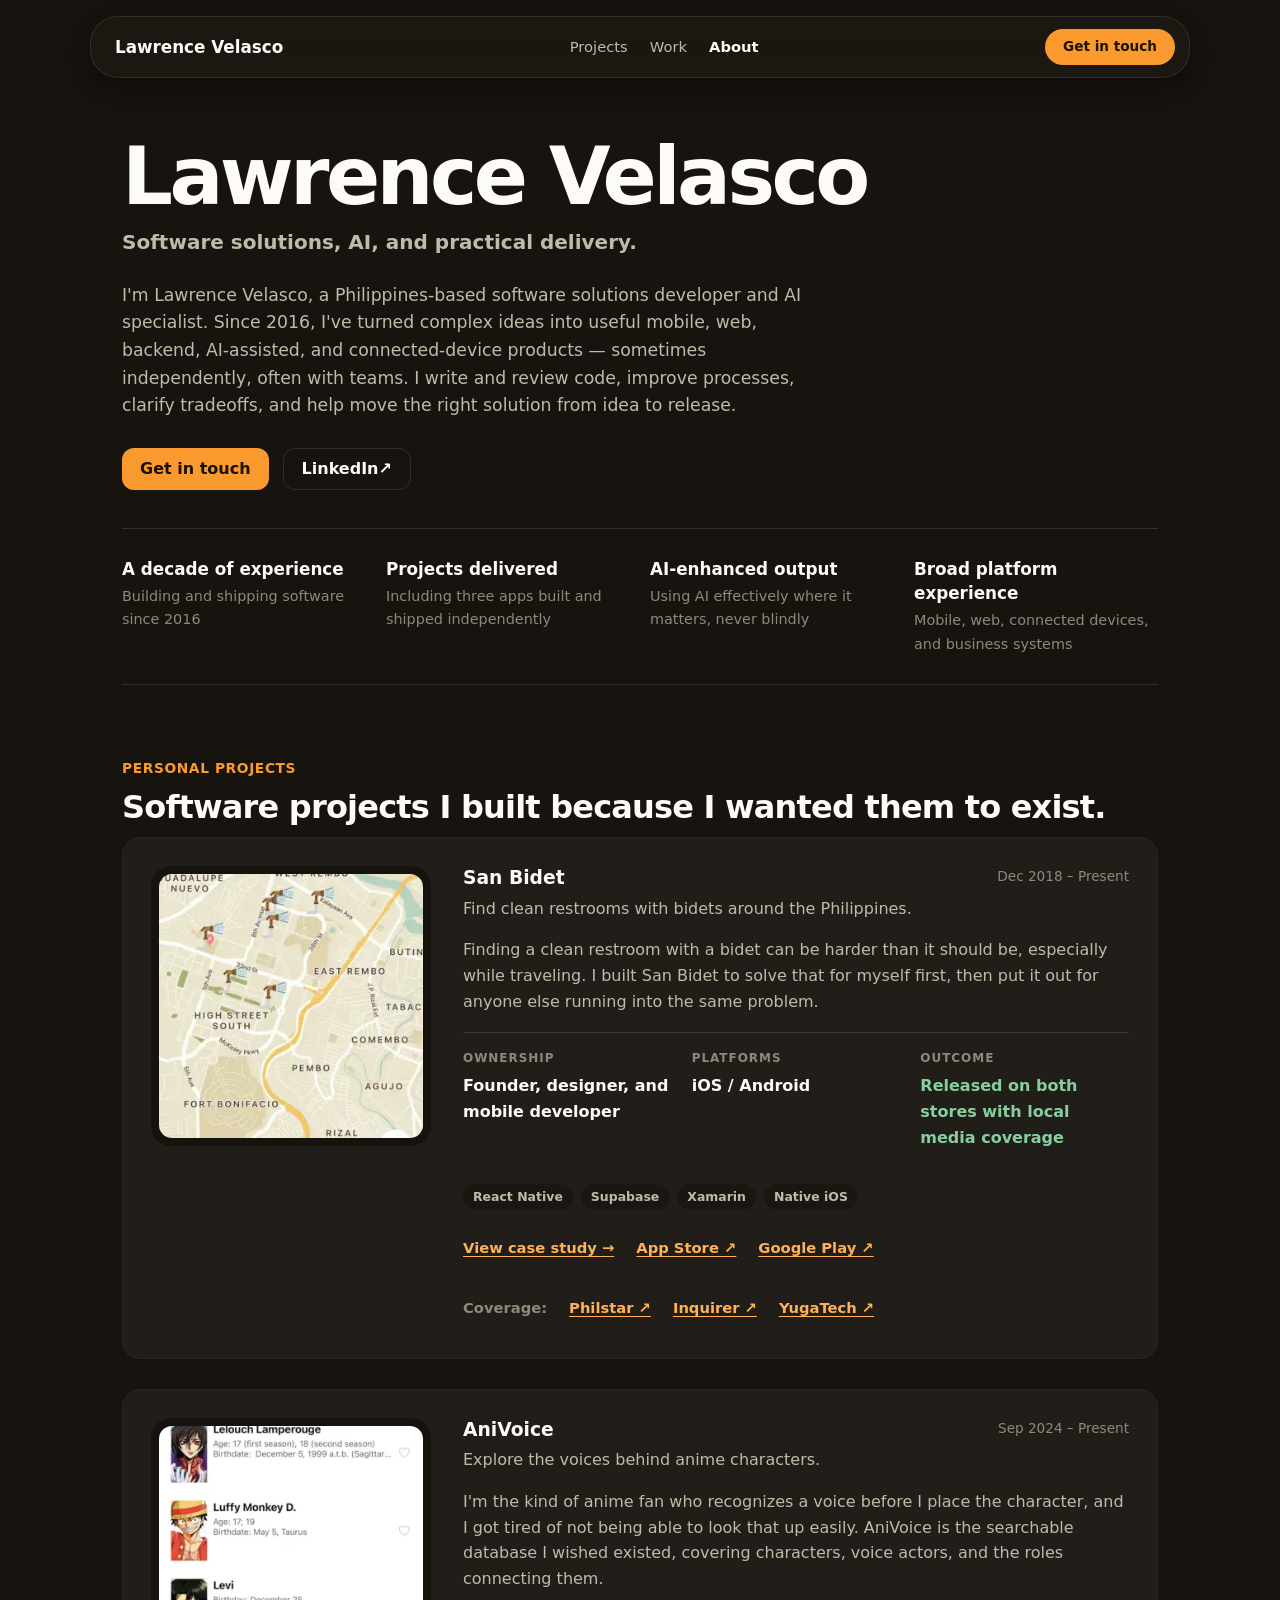
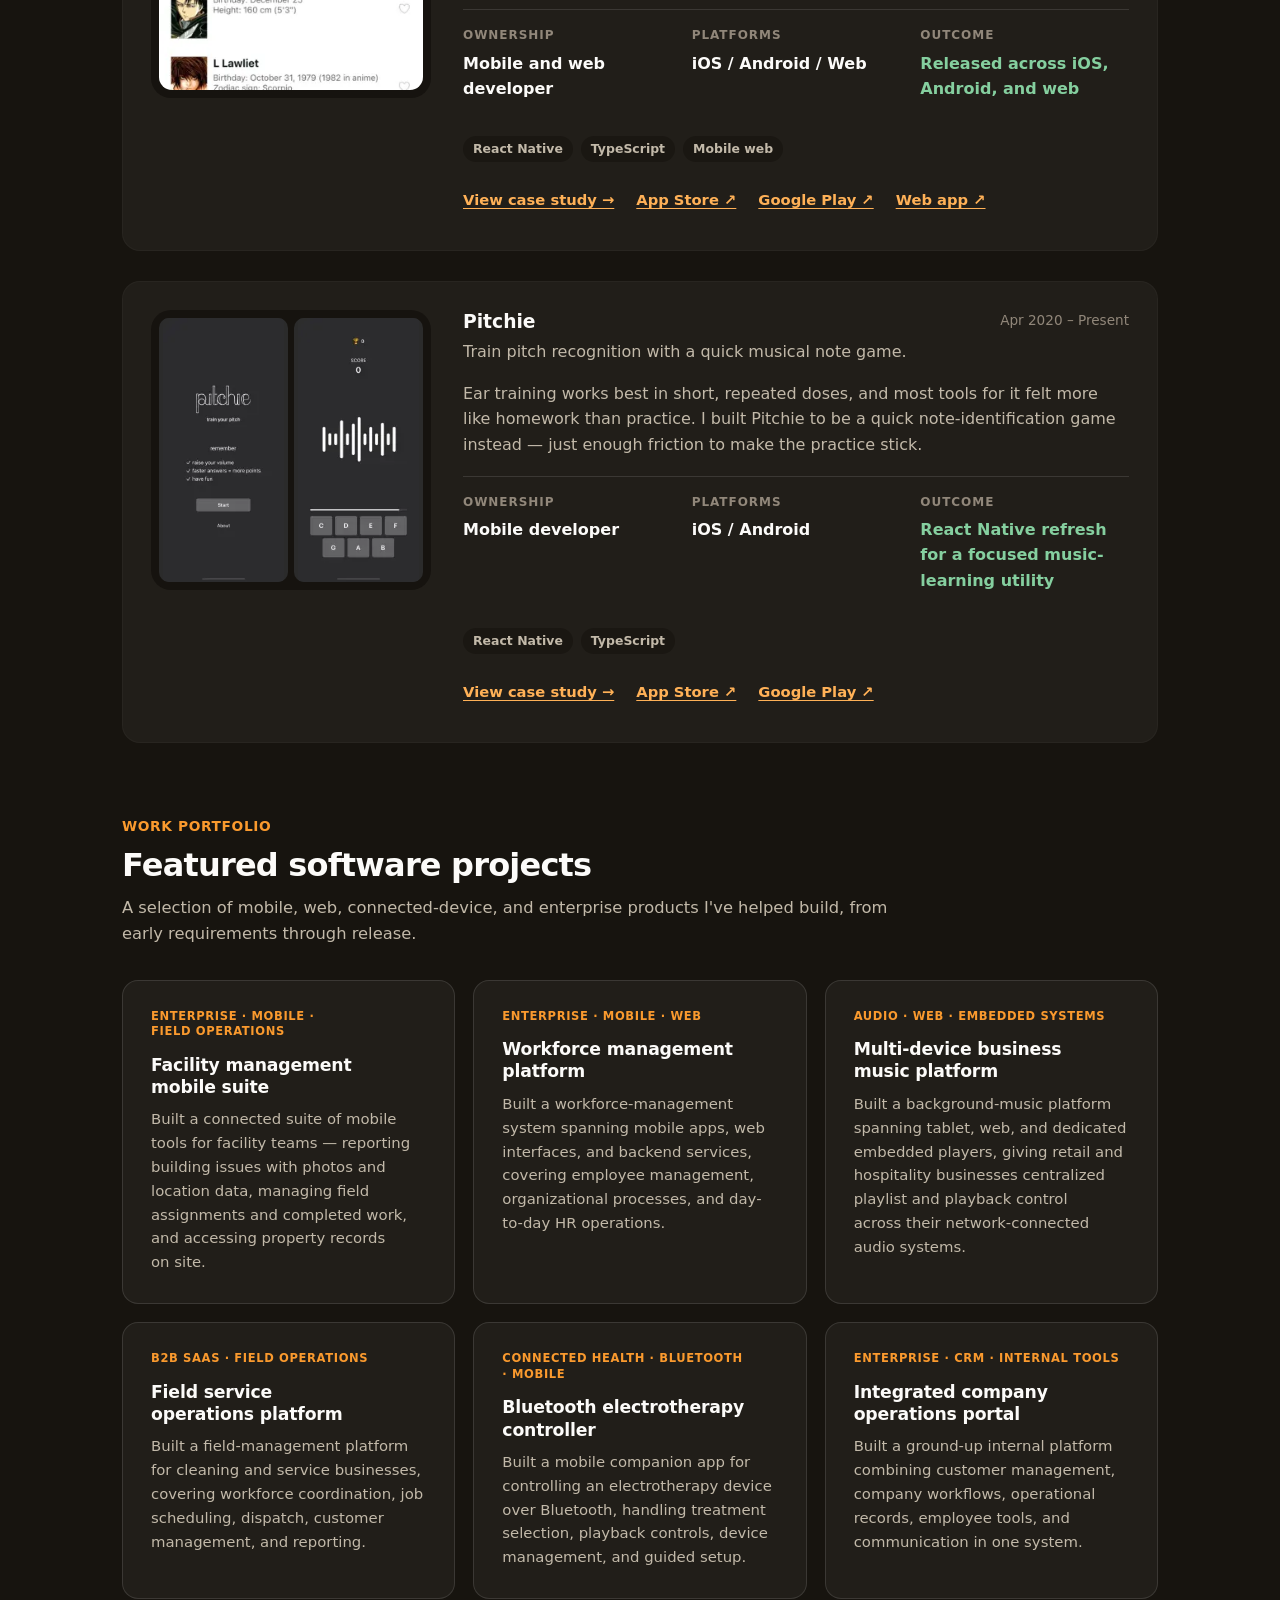
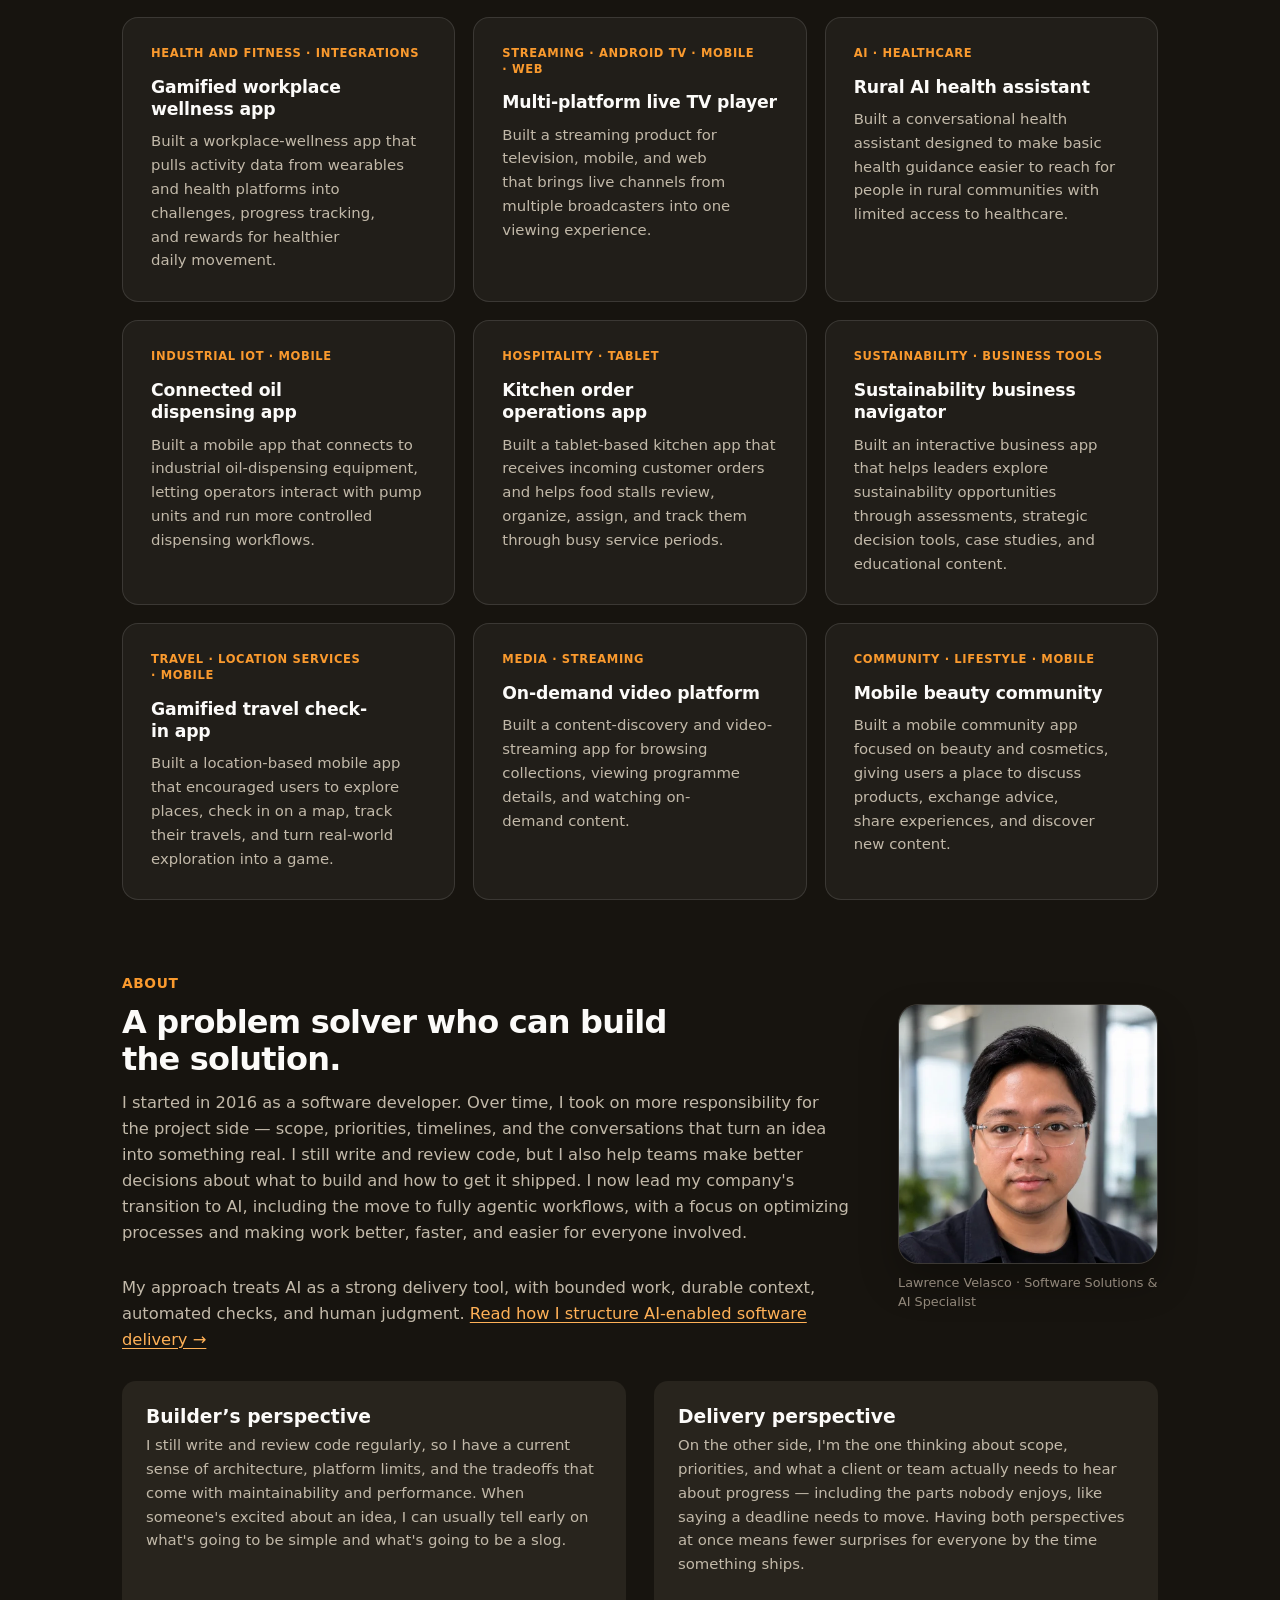
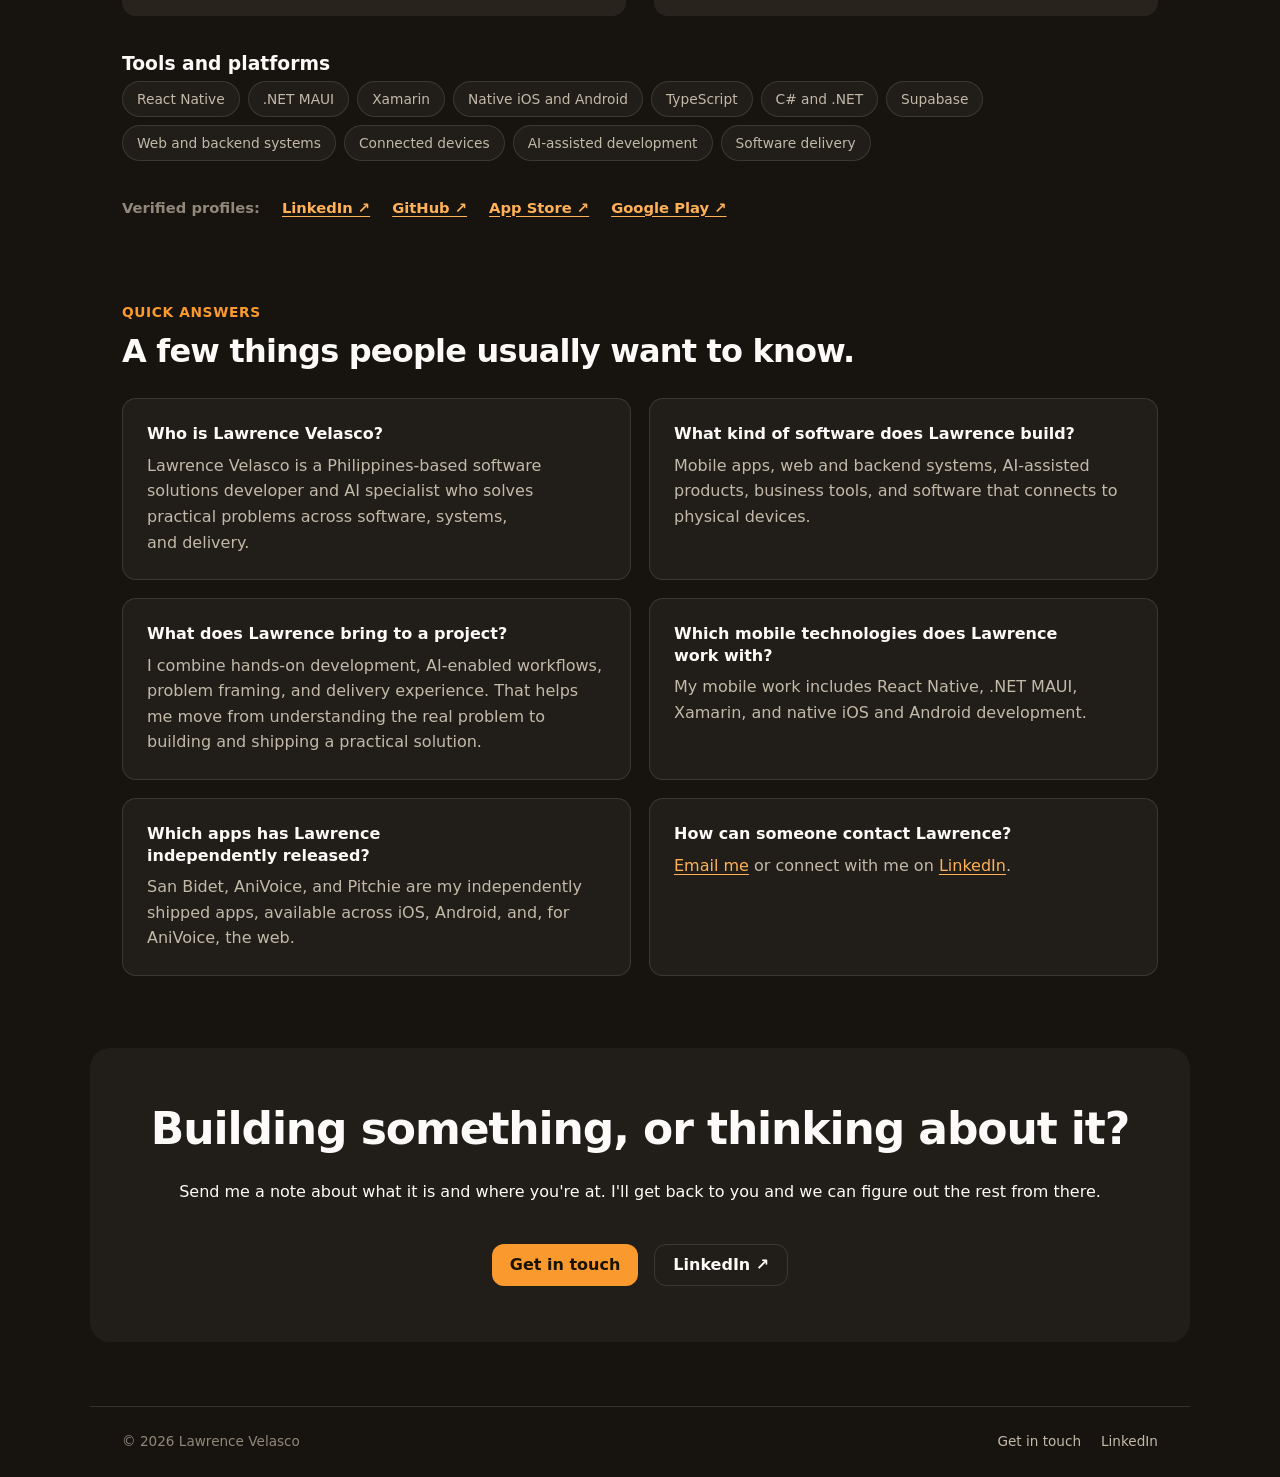
==== commit c2a1690a: "Improve project image sizing and portfolio metadata" ====
--- a/index.html
+++ b/index.html
@@ -196,7 +196,7 @@
       <h2>Software projects I built because I wanted them to exist.</h2>
       <div class="project-list">
         <article class="project-card" id="san-bidet">
-          <div class="project-visual"><img src="assets/projects/san-bidet-app-store-320.webp" srcset="assets/projects/san-bidet-app-store-320.webp 320w" sizes="(max-width: 800px) 252px, 280px" width="320" height="569" loading="lazy" decoding="async" alt="San Bidet map showing restroom and bidet locations in Metro Manila"></div>
+          <div class="project-visual"><img src="assets/projects/san-bidet-app-store-320.webp" srcset="assets/projects/san-bidet-app-store-256.webp 256w, assets/projects/san-bidet-app-store-320.webp 320w" sizes="(max-width: 800px) 252px, 280px" width="320" height="569" loading="lazy" decoding="async" alt="San Bidet map showing restroom and bidet locations in Metro Manila"></div>
           <div class="project-content">
             <div class="project-heading"><div><h3>San Bidet</h3><p>Find clean restrooms with bidets around the Philippines.</p></div><time datetime="2018-12">Dec 2018 – Present</time></div>
             <p>Finding a clean restroom with a bidet can be harder than it should be, especially while traveling. I built San Bidet to solve that for myself first, then put it out for anyone else running into the same problem.</p>
--- a/styles.css
+++ b/styles.css
@@ -40,7 +40,7 @@
 .section { padding:72px 32px 0; scroll-margin-top:92px; }
 .eyebrow { margin-bottom:10px; color:var(--accent); font-size:.86rem; font-weight:800; letter-spacing:.045em; text-transform:uppercase; }
 .section-intro { max-width:770px; margin-bottom:28px; color:var(--muted); font-size:1.02rem; }
-.section-intro a { text-decoration:underline; text-underline-offset:3px; }
+p a, dd a, li a { text-decoration:underline; text-underline-offset:3px; }
 .project-list { display:grid; gap:30px; }
 .project-card { display:grid; grid-template-columns:280px 1fr; gap:32px; padding:28px; background:var(--surface); border:1px solid rgba(255,255,255,.03); border-radius:18px; }
 .project-visual { min-width:0; height:280px; padding:8px; display:flex; align-items:center; justify-content:center; overflow:hidden; border-radius:20px; background:#16130f; }
--- a/styles.css
+++ b/styles.css
@@ -40,7 +40,7 @@
 .section { padding:72px 32px 0; scroll-margin-top:92px; }
 .eyebrow { margin-bottom:10px; color:var(--accent); font-size:.86rem; font-weight:800; letter-spacing:.045em; text-transform:uppercase; }
 .section-intro { max-width:770px; margin-bottom:28px; color:var(--muted); font-size:1.02rem; }
-.section-intro a { text-decoration:underline; text-underline-offset:3px; }
+p a, dd a, li a { text-decoration:underline; text-underline-offset:3px; }
 .project-list { display:grid; gap:30px; }
 .project-card { display:grid; grid-template-columns:280px 1fr; gap:32px; padding:28px; background:var(--surface); border:1px solid rgba(255,255,255,.03); border-radius:18px; }
 .project-visual { min-width:0; height:280px; padding:8px; display:flex; align-items:center; justify-content:center; overflow:hidden; border-radius:20px; background:#16130f; }
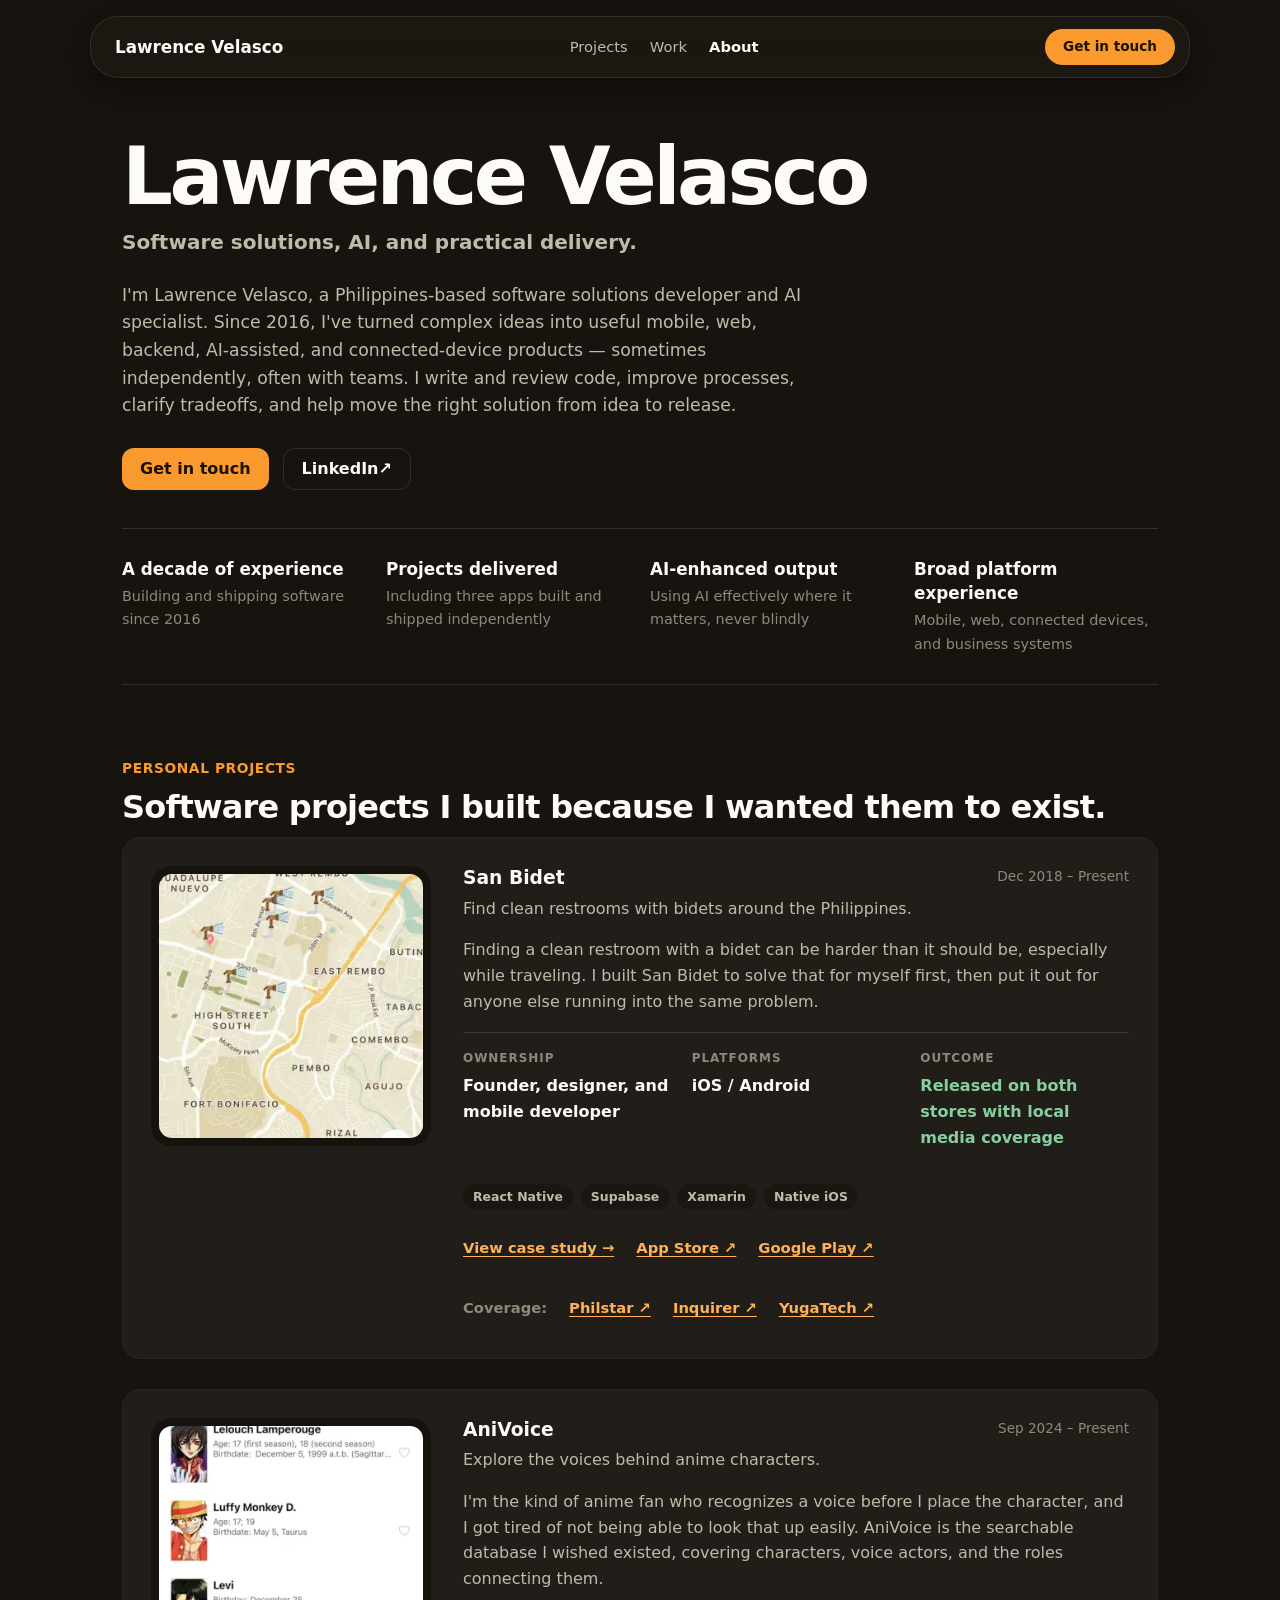
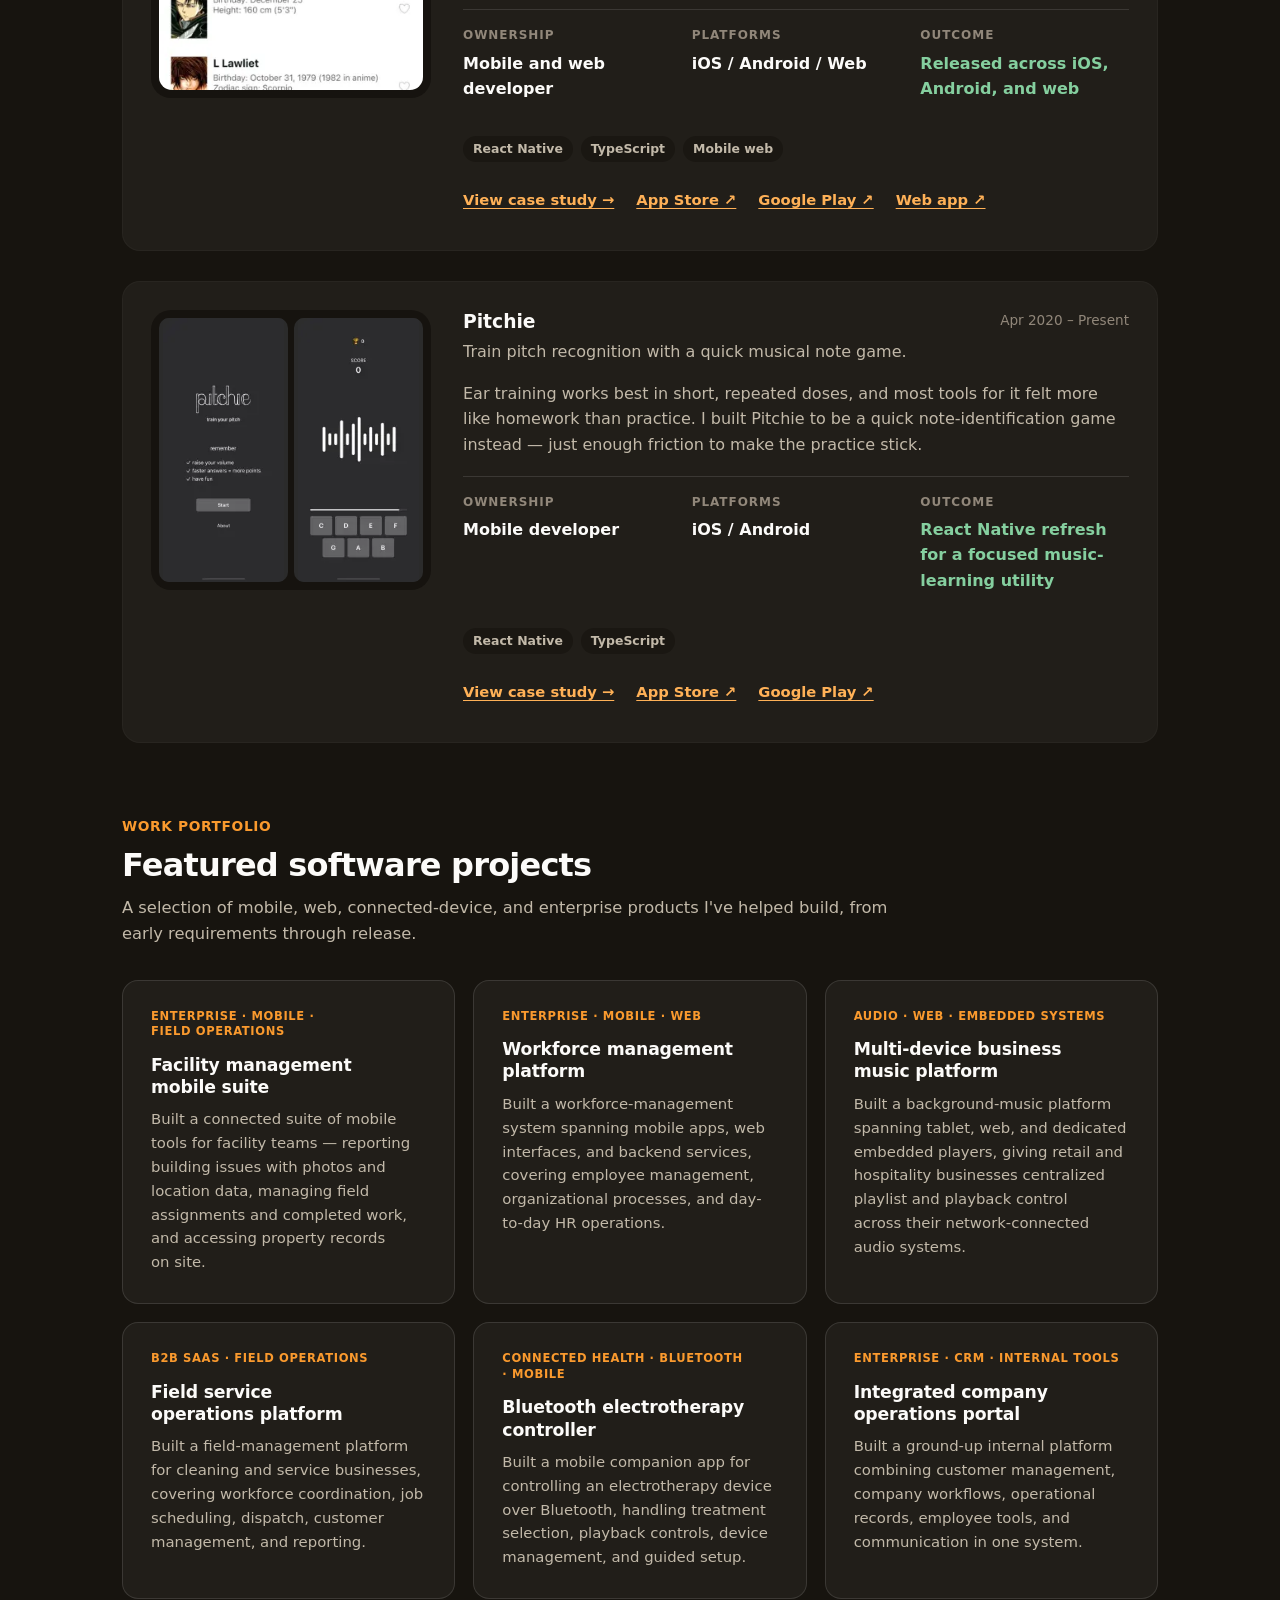
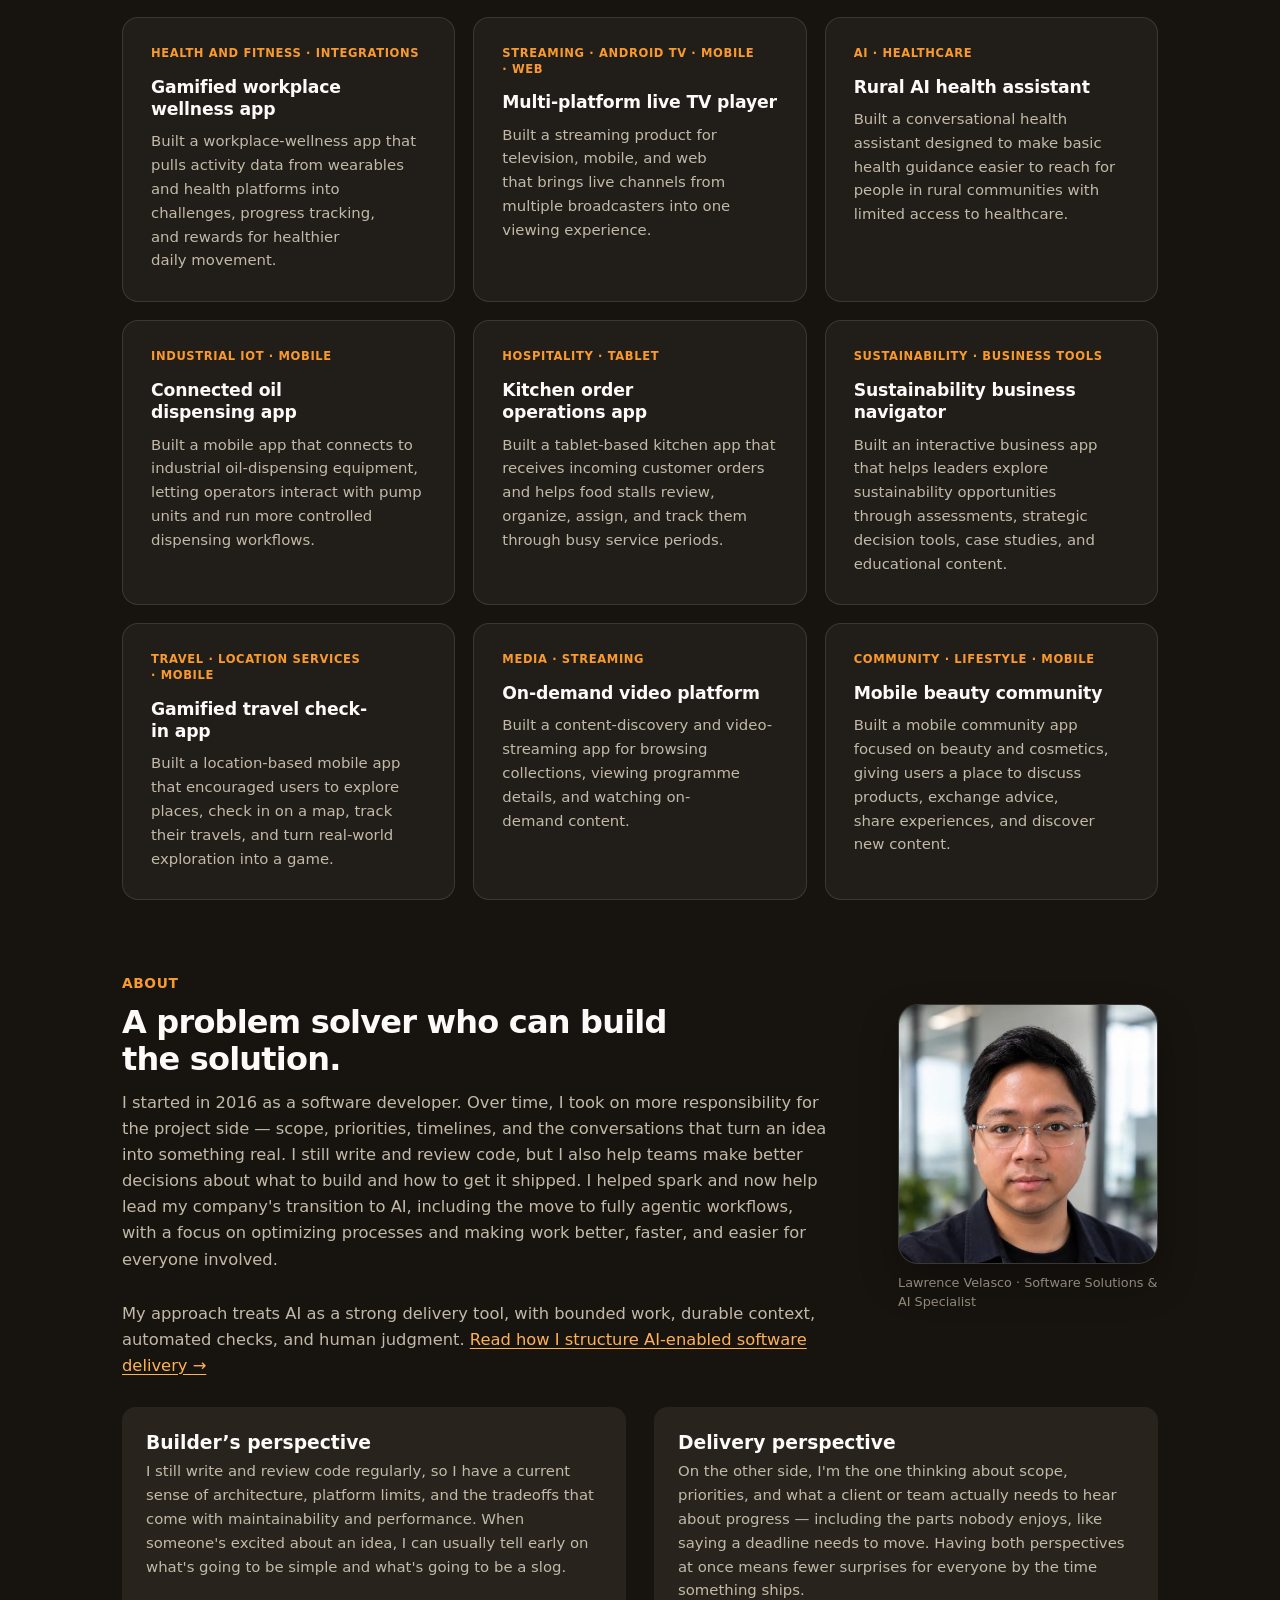
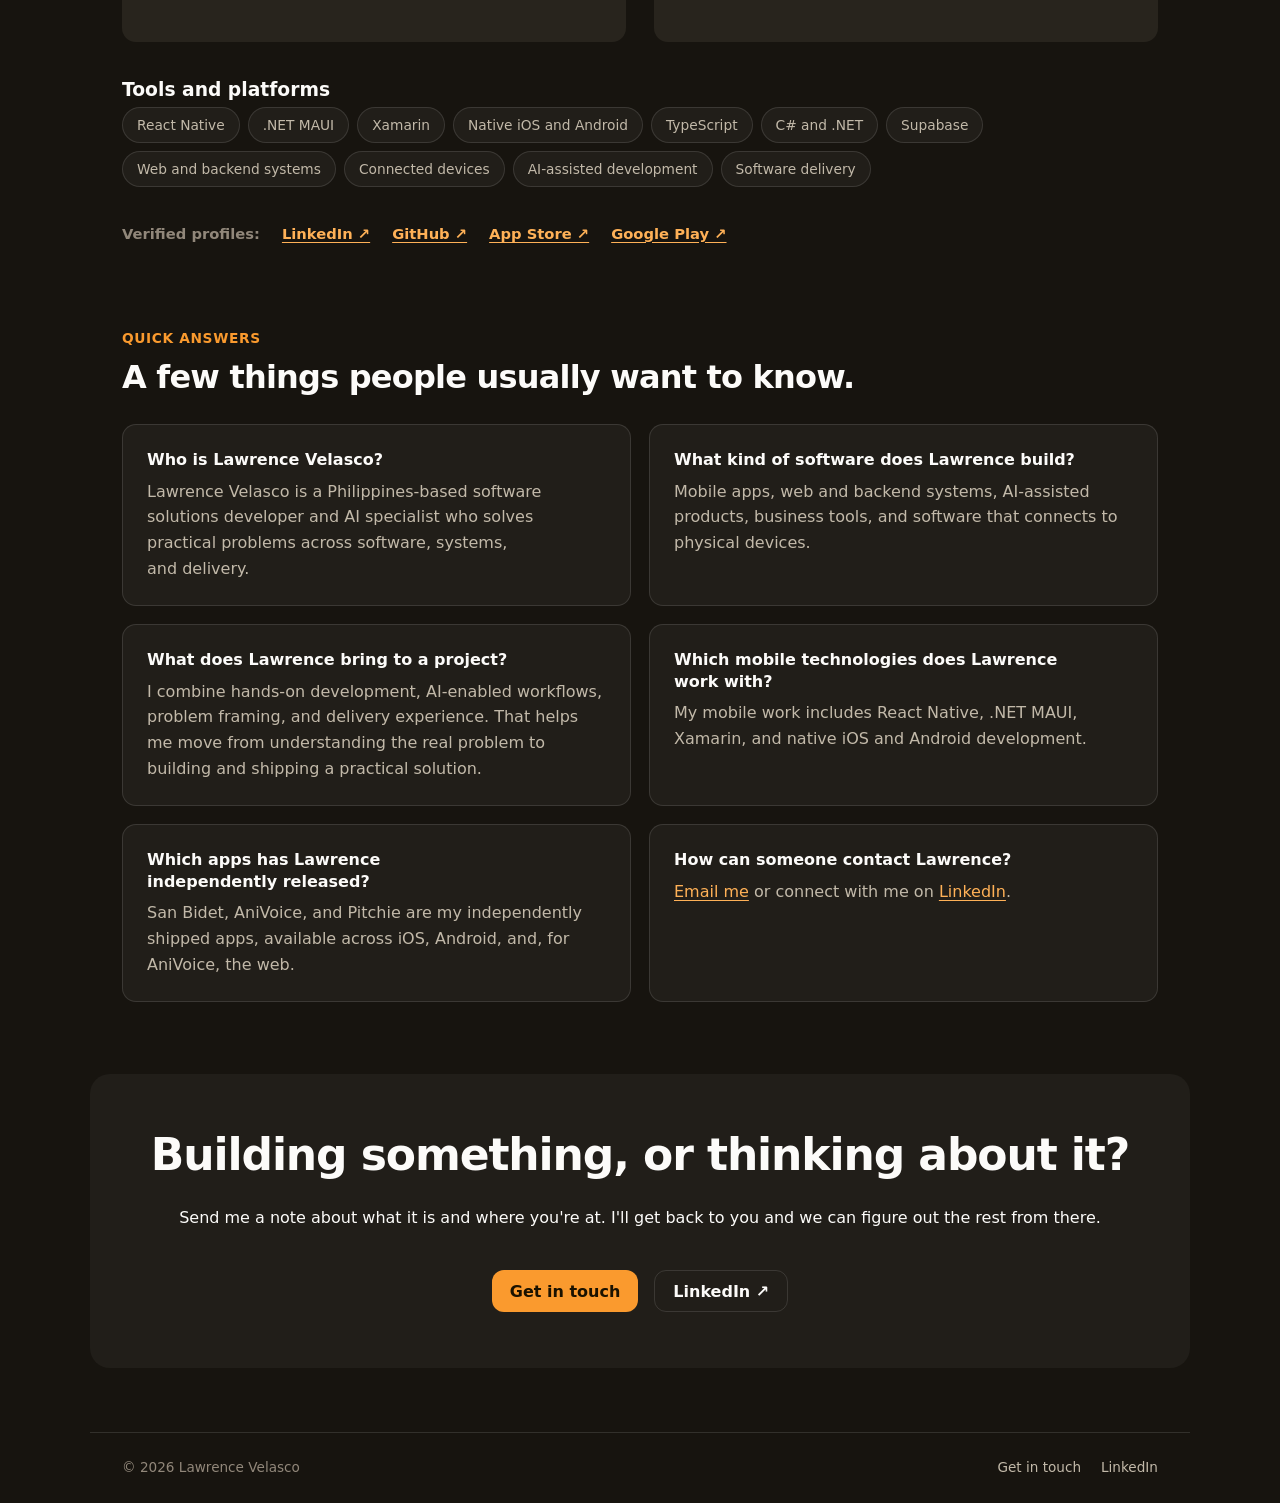
==== commit bb3fc56b: "Clarify shared AI leadership" ====
--- a/index.html
+++ b/index.html
@@ -262,7 +262,7 @@
       <div class="about-profile">
         <div>
           <h2>A problem solver who can build the solution.</h2>
-          <p class="section-intro">I started in 2016 as a software developer. Over time, I took on more responsibility for the project side — scope, priorities, timelines, and the conversations that turn an idea into something real. I still write and review code, but I also help teams make better decisions about what to build and how to get it shipped. I now lead my company's transition to AI, including the move to fully agentic workflows, with a focus on optimizing processes and making work better, faster, and easier for everyone involved.</p>
+          <p class="section-intro">I started in 2016 as a software developer. Over time, I took on more responsibility for the project side — scope, priorities, timelines, and the conversations that turn an idea into something real. I still write and review code, but I also help teams make better decisions about what to build and how to get it shipped. I helped spark and now help lead my company's transition to AI, including the move to fully agentic workflows, with a focus on optimizing processes and making work better, faster, and easier for everyone involved.</p>
           <p class="section-intro">My approach treats AI as a strong delivery tool, with bounded work, durable context, automated checks, and human judgment. <a href="/ai-enabled-software-delivery/">Read how I structure AI-enabled software delivery →</a></p>
         </div>
         <figure class="profile-portrait">
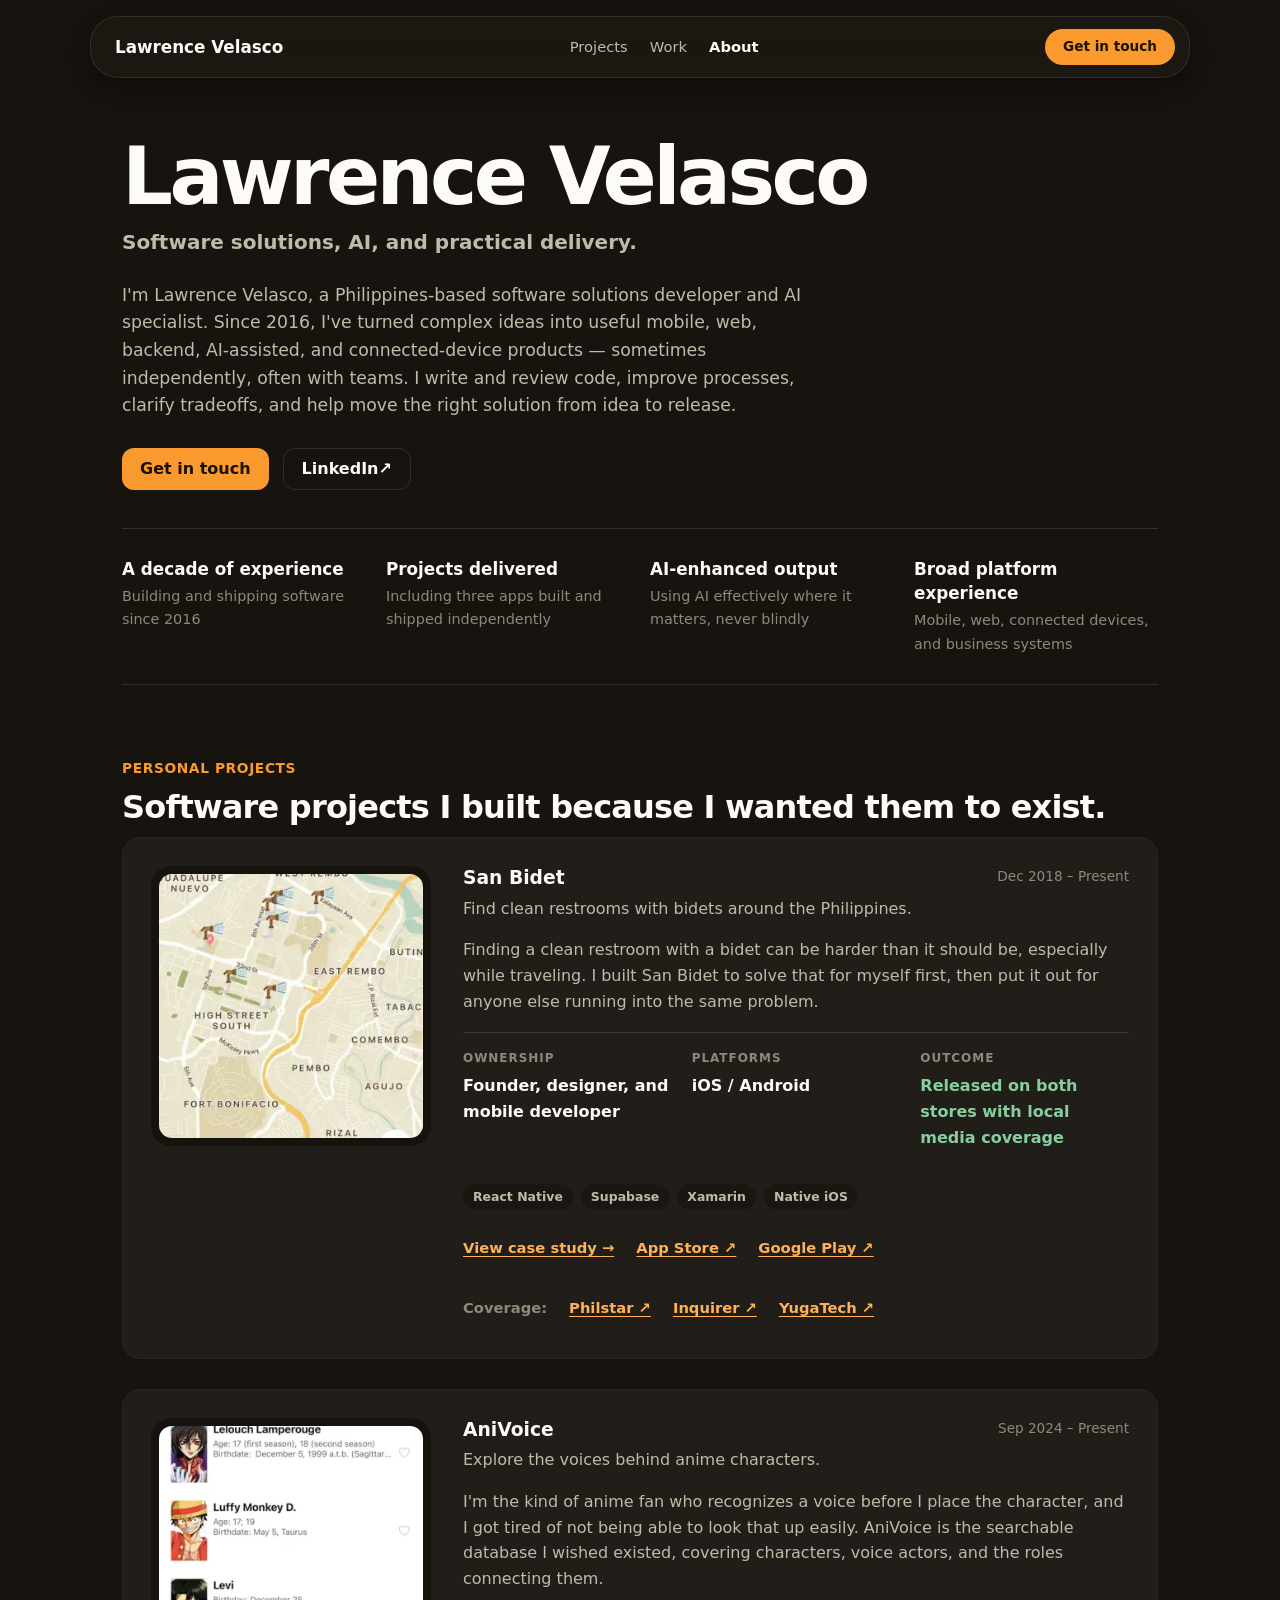
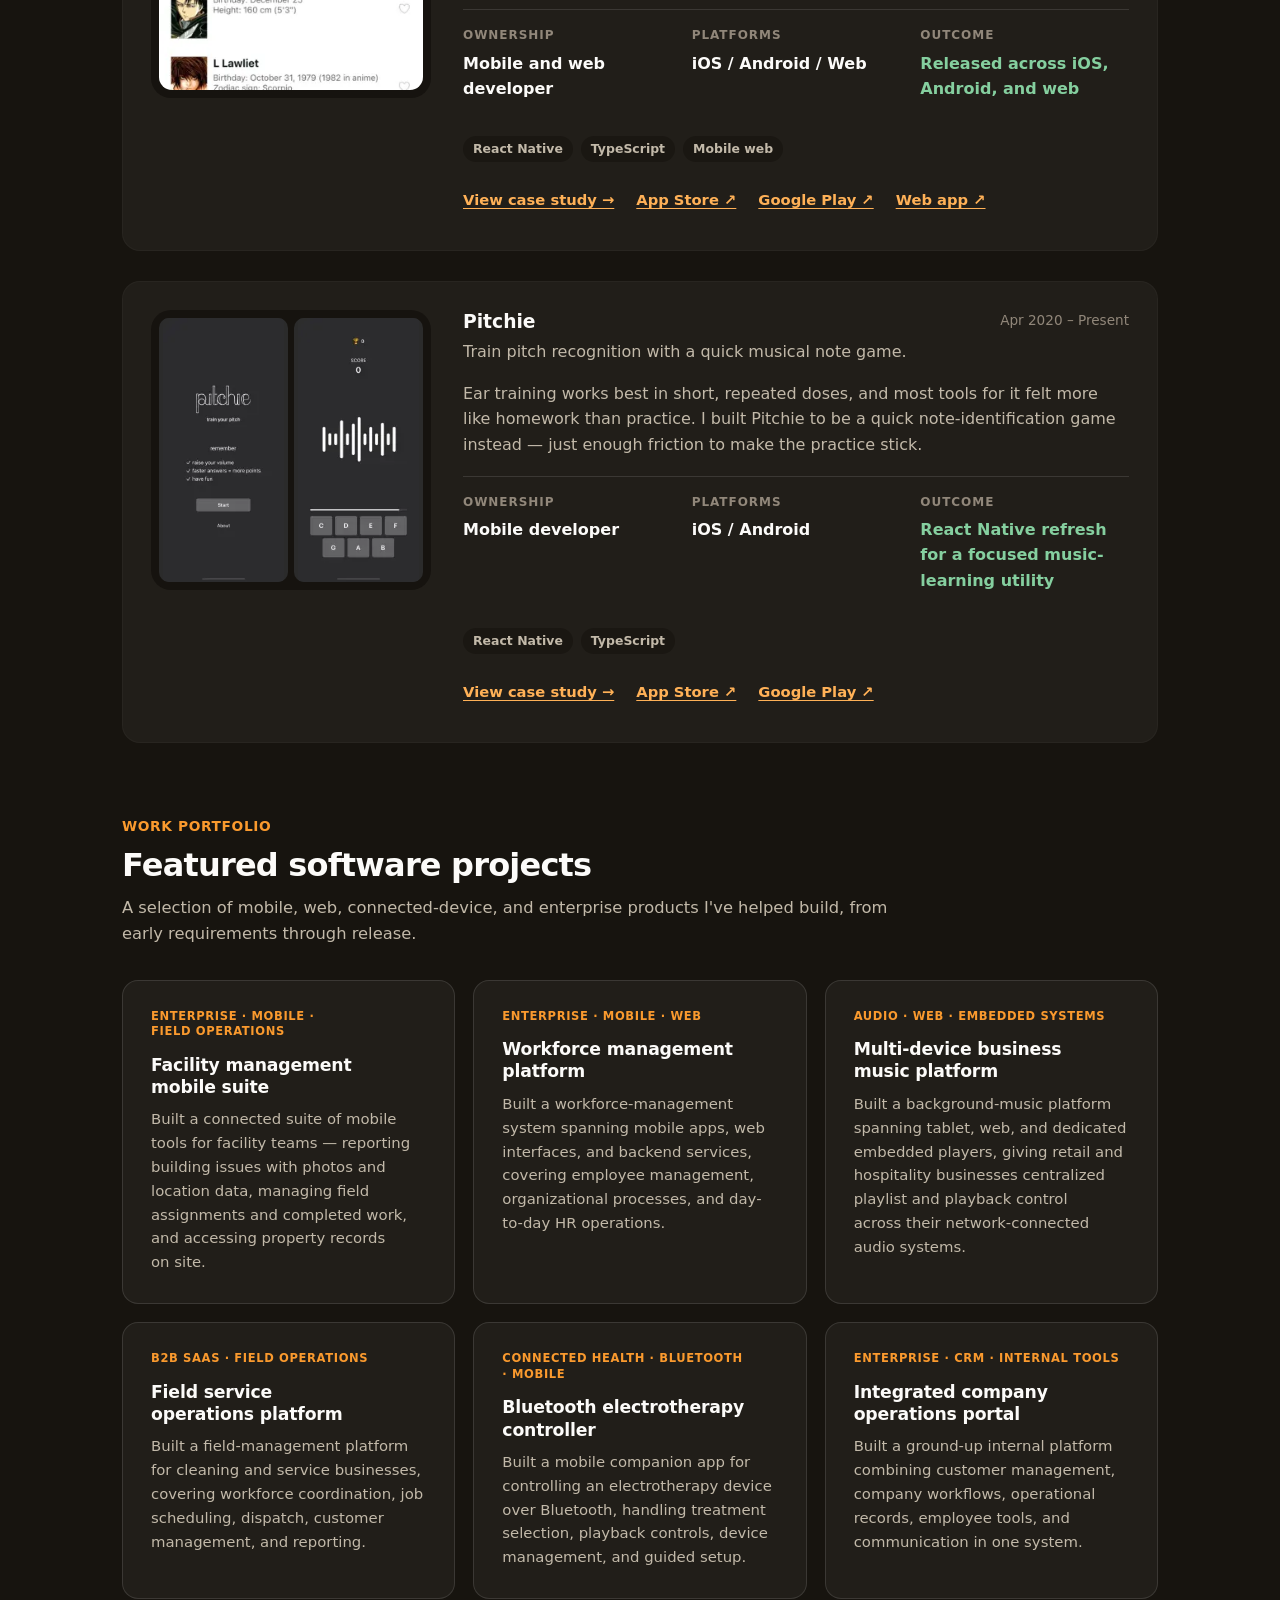
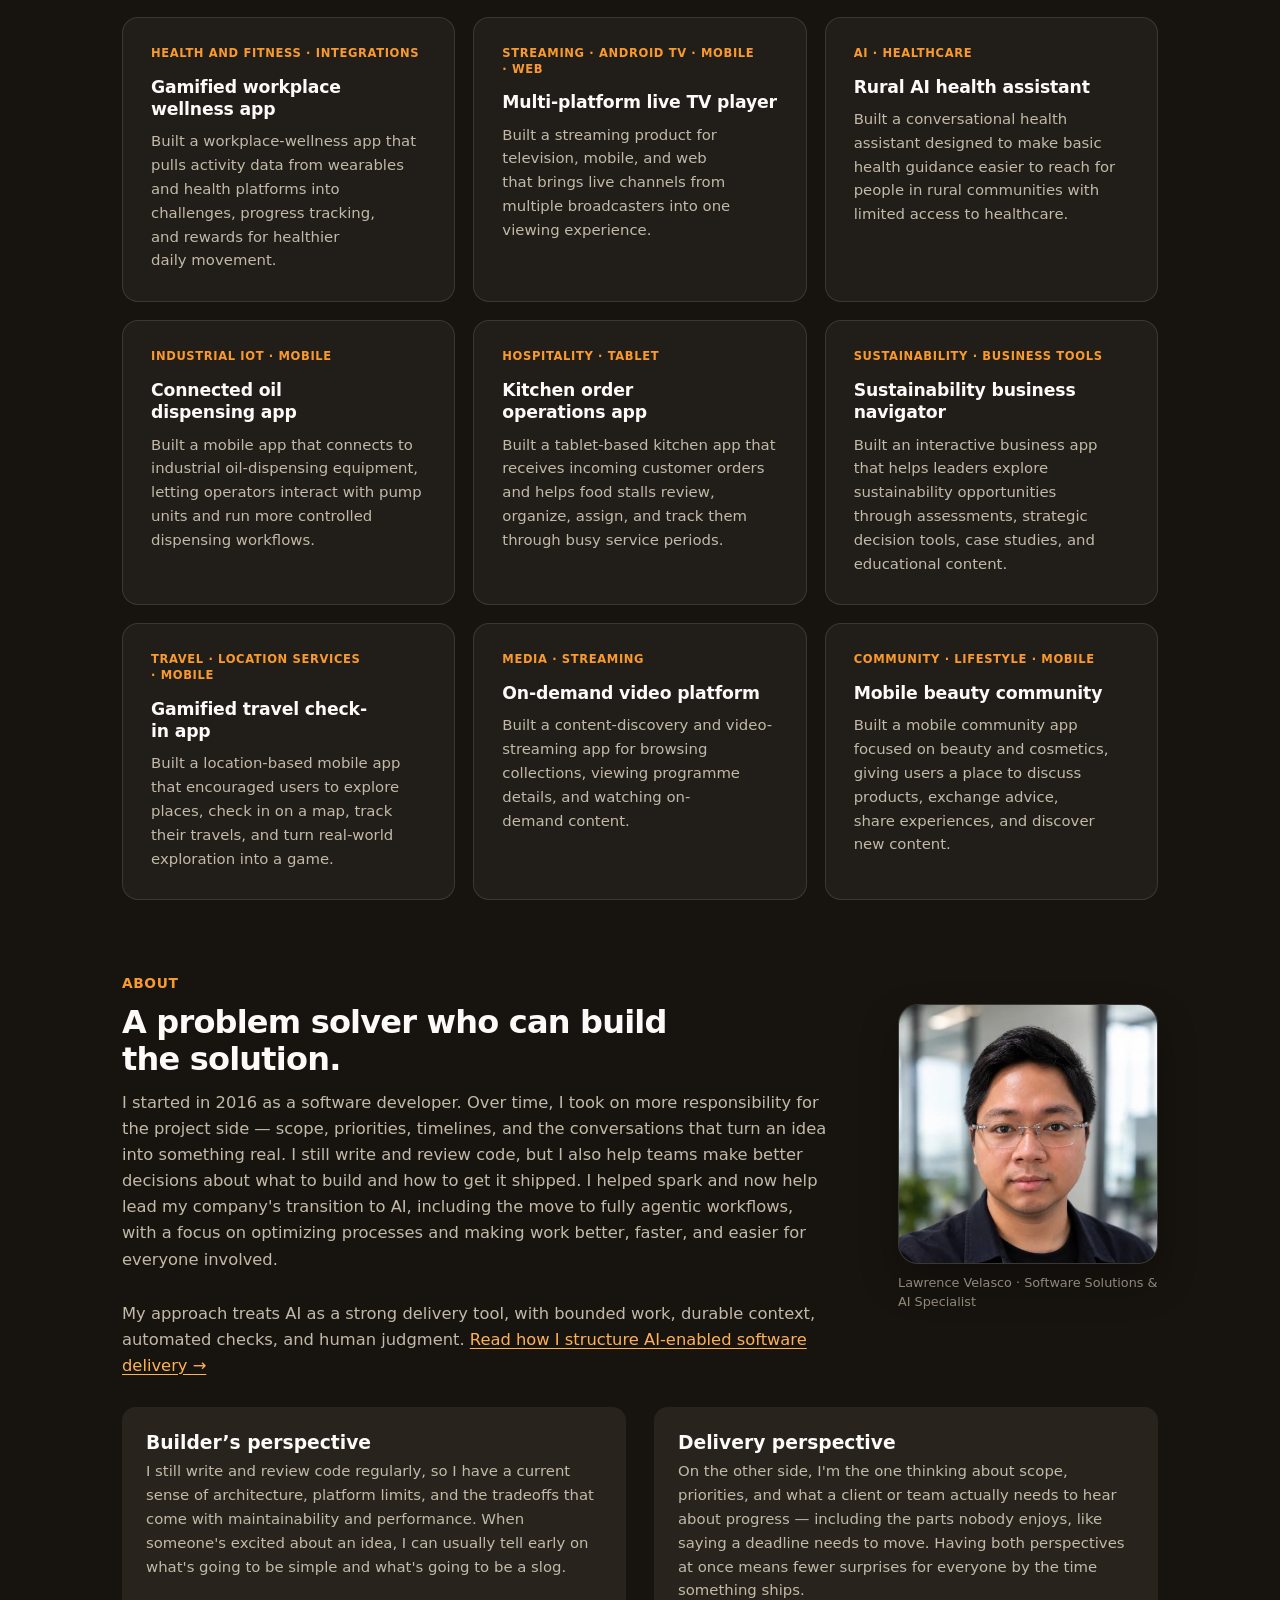
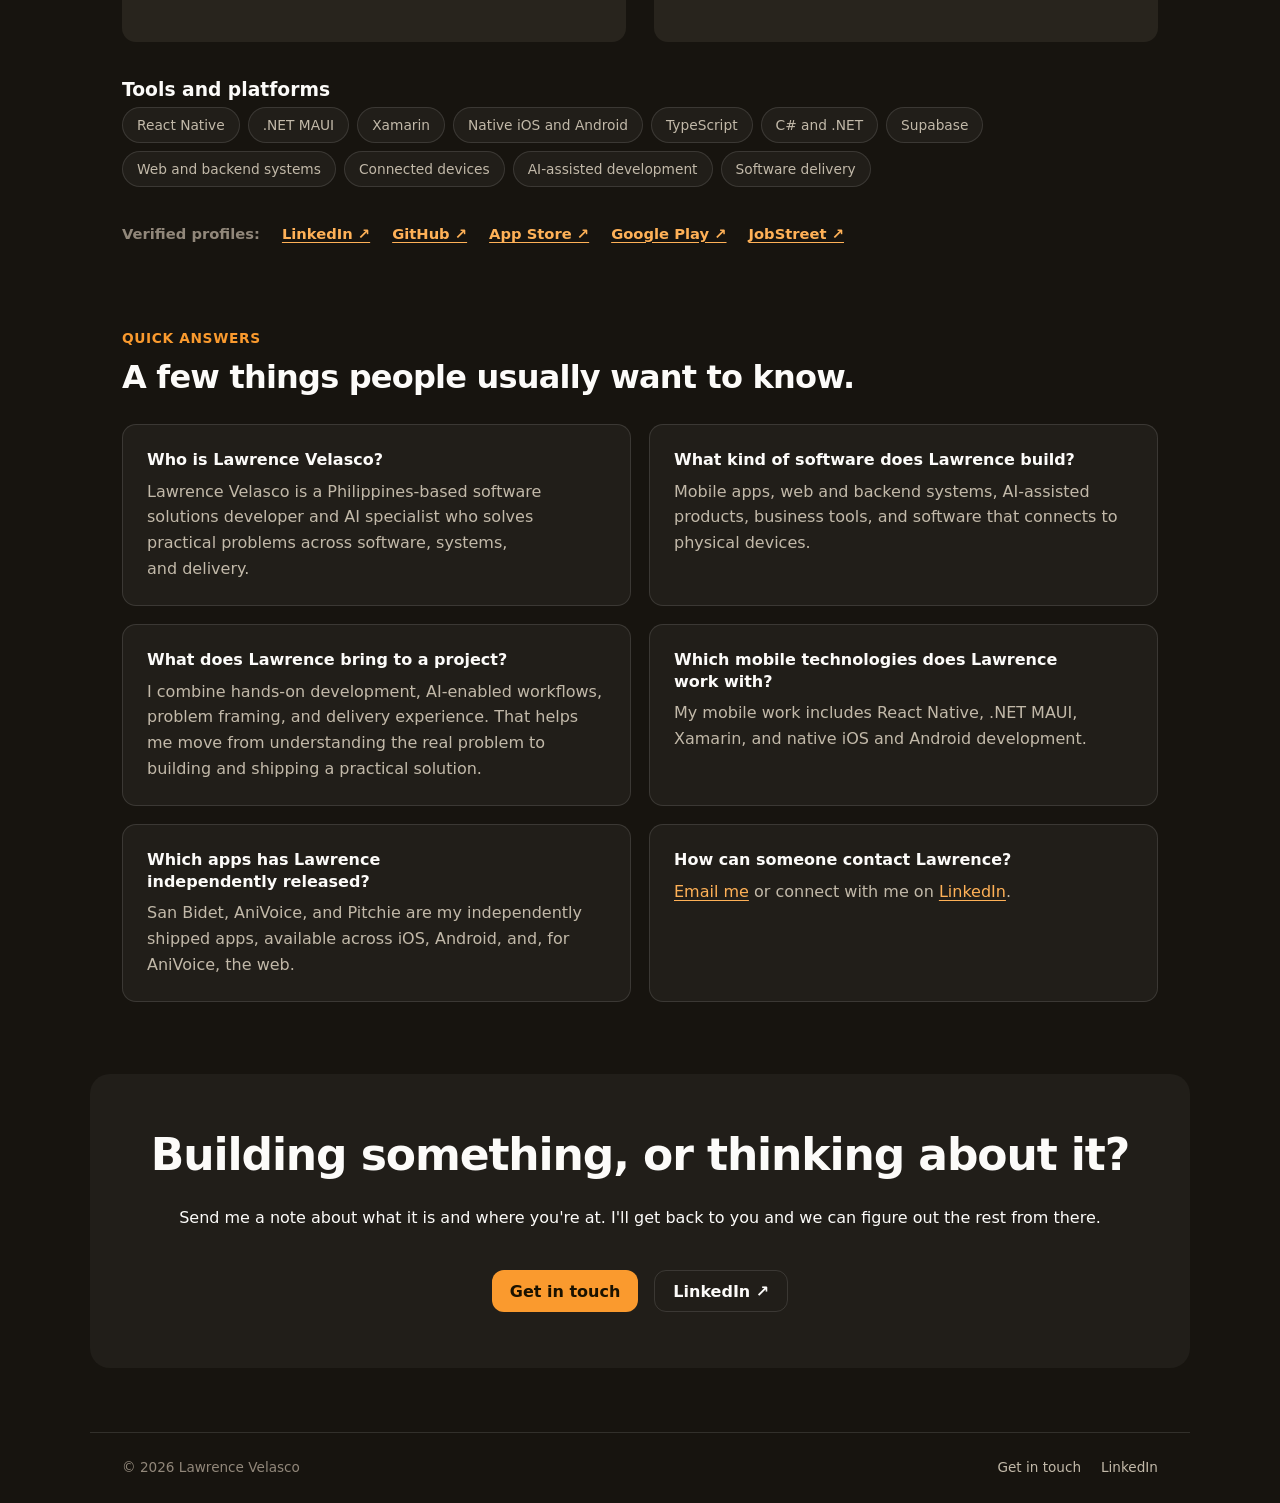
==== commit b2a60e8e: "Add JobStreet profile to verified links" ====
--- a/index.html
+++ b/index.html
@@ -88,7 +88,8 @@
           "https://www.linkedin.com/in/iamlawrencev/",
           "https://github.com/iamlawrencev",
           "https://apps.apple.com/us/developer/lawrence-velasco/id1447757334",
-          "https://play.google.com/store/apps/developer?id=Lawrence+Velasco"
+          "https://play.google.com/store/apps/developer?id=Lawrence+Velasco",
+          "https://ph.jobstreet.com/profiles/lawrence-velasco-fwvxbtzc7h"
         ],
         "knowsAbout": ["React Native", ".NET MAUI", "Xamarin", "Native iOS", "Native Android", "TypeScript", "C#", ".NET", "Supabase", "Web development", "Backend development", "Connected devices", "Mobile architecture", "Software delivery", "Project management", "AI-assisted development"],
         "subjectOf": [
@@ -273,7 +274,7 @@
       <div class="about-grid"><article><h3>Builder’s perspective</h3><p>I still write and review code regularly, so I have a current sense of architecture, platform limits, and the tradeoffs that come with maintainability and performance. When someone's excited about an idea, I can usually tell early on what's going to be simple and what's going to be a slog.</p></article><article><h3>Delivery perspective</h3><p>On the other side, I'm the one thinking about scope, priorities, and what a client or team actually needs to hear about progress — including the parts nobody enjoys, like saying a deadline needs to move. Having both perspectives at once means fewer surprises for everyone by the time something ships.</p></article></div>
       <h3>Tools and platforms</h3>
       <ul class="skill-list"><li>React Native</li><li>.NET MAUI</li><li>Xamarin</li><li>Native iOS and Android</li><li>TypeScript</li><li>C# and .NET</li><li>Supabase</li><li>Web and backend systems</li><li>Connected devices</li><li>AI-assisted development</li><li>Software delivery</li></ul>
-      <p class="profile-links"><span>Verified profiles:</span> <a href="https://www.linkedin.com/in/iamlawrencev/" target="_blank" rel="me noopener noreferrer">LinkedIn ↗</a><a href="https://github.com/iamlawrencev" target="_blank" rel="me noopener noreferrer">GitHub ↗</a><a href="https://apps.apple.com/us/developer/lawrence-velasco/id1447757334" target="_blank" rel="me noopener noreferrer">App Store ↗</a><a href="https://play.google.com/store/apps/developer?id=Lawrence+Velasco" target="_blank" rel="me noopener noreferrer">Google Play ↗</a></p>
+      <p class="profile-links"><span>Verified profiles:</span> <a href="https://www.linkedin.com/in/iamlawrencev/" target="_blank" rel="me noopener noreferrer">LinkedIn ↗</a><a href="https://github.com/iamlawrencev" target="_blank" rel="me noopener noreferrer">GitHub ↗</a><a href="https://apps.apple.com/us/developer/lawrence-velasco/id1447757334" target="_blank" rel="me noopener noreferrer">App Store ↗</a><a href="https://play.google.com/store/apps/developer?id=Lawrence+Velasco" target="_blank" rel="me noopener noreferrer">Google Play ↗</a><a href="https://ph.jobstreet.com/profiles/lawrence-velasco-fwvxbtzc7h" target="_blank" rel="me noopener noreferrer">JobStreet ↗</a></p>
     </section>
 
     <section class="section container" id="quick-answers" aria-labelledby="quick-answers-title">
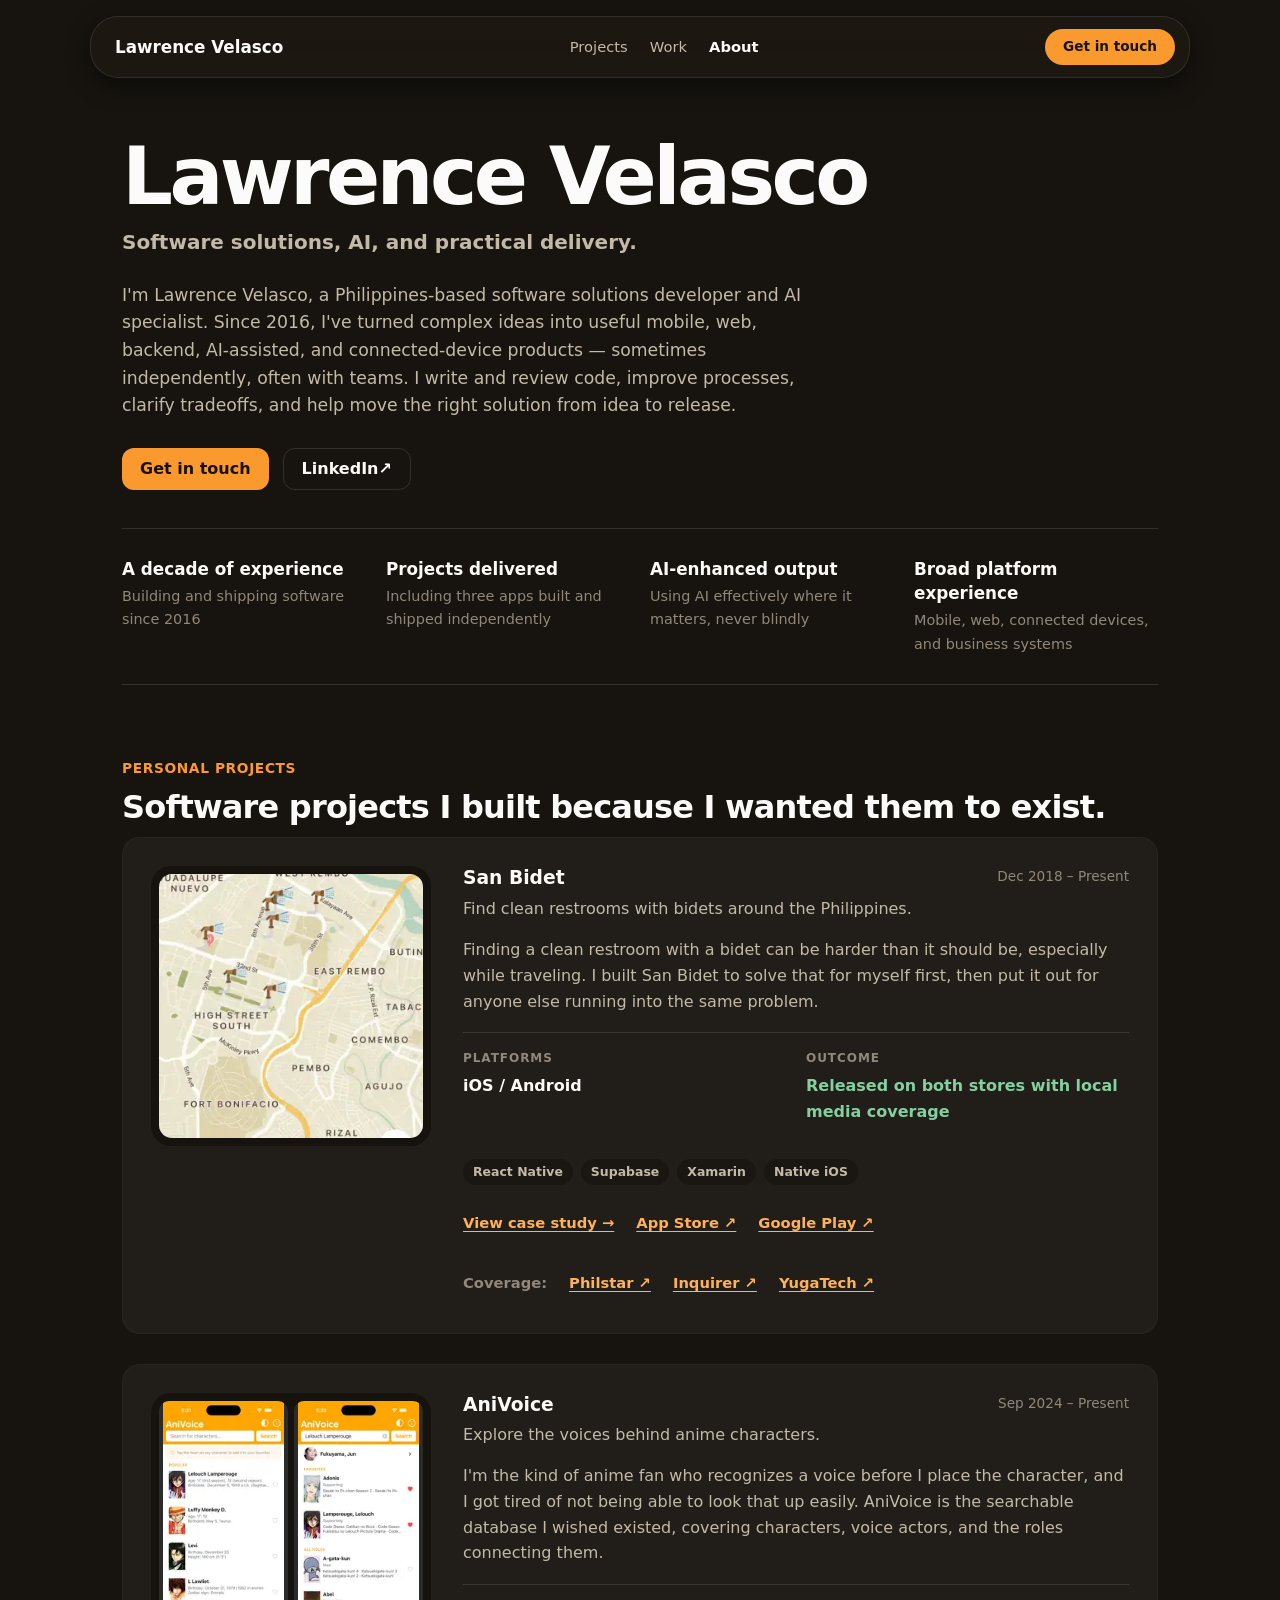
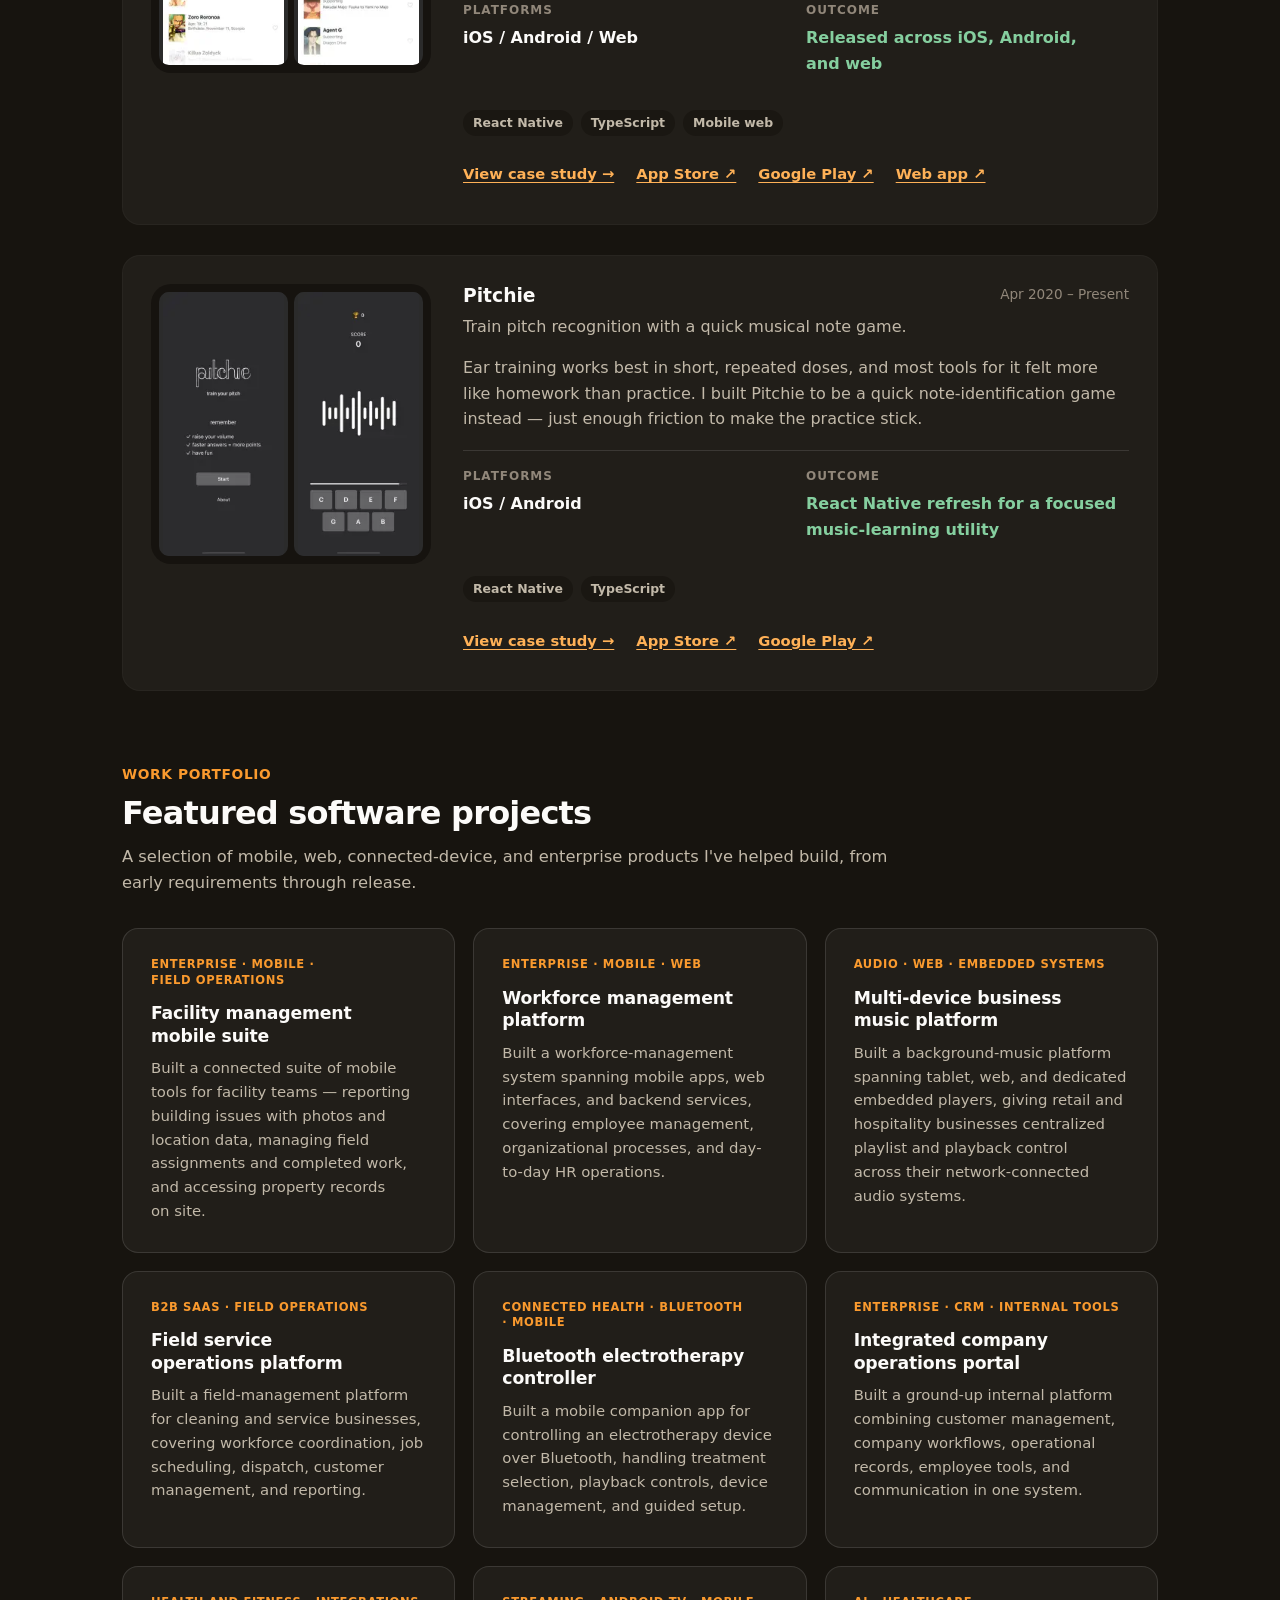
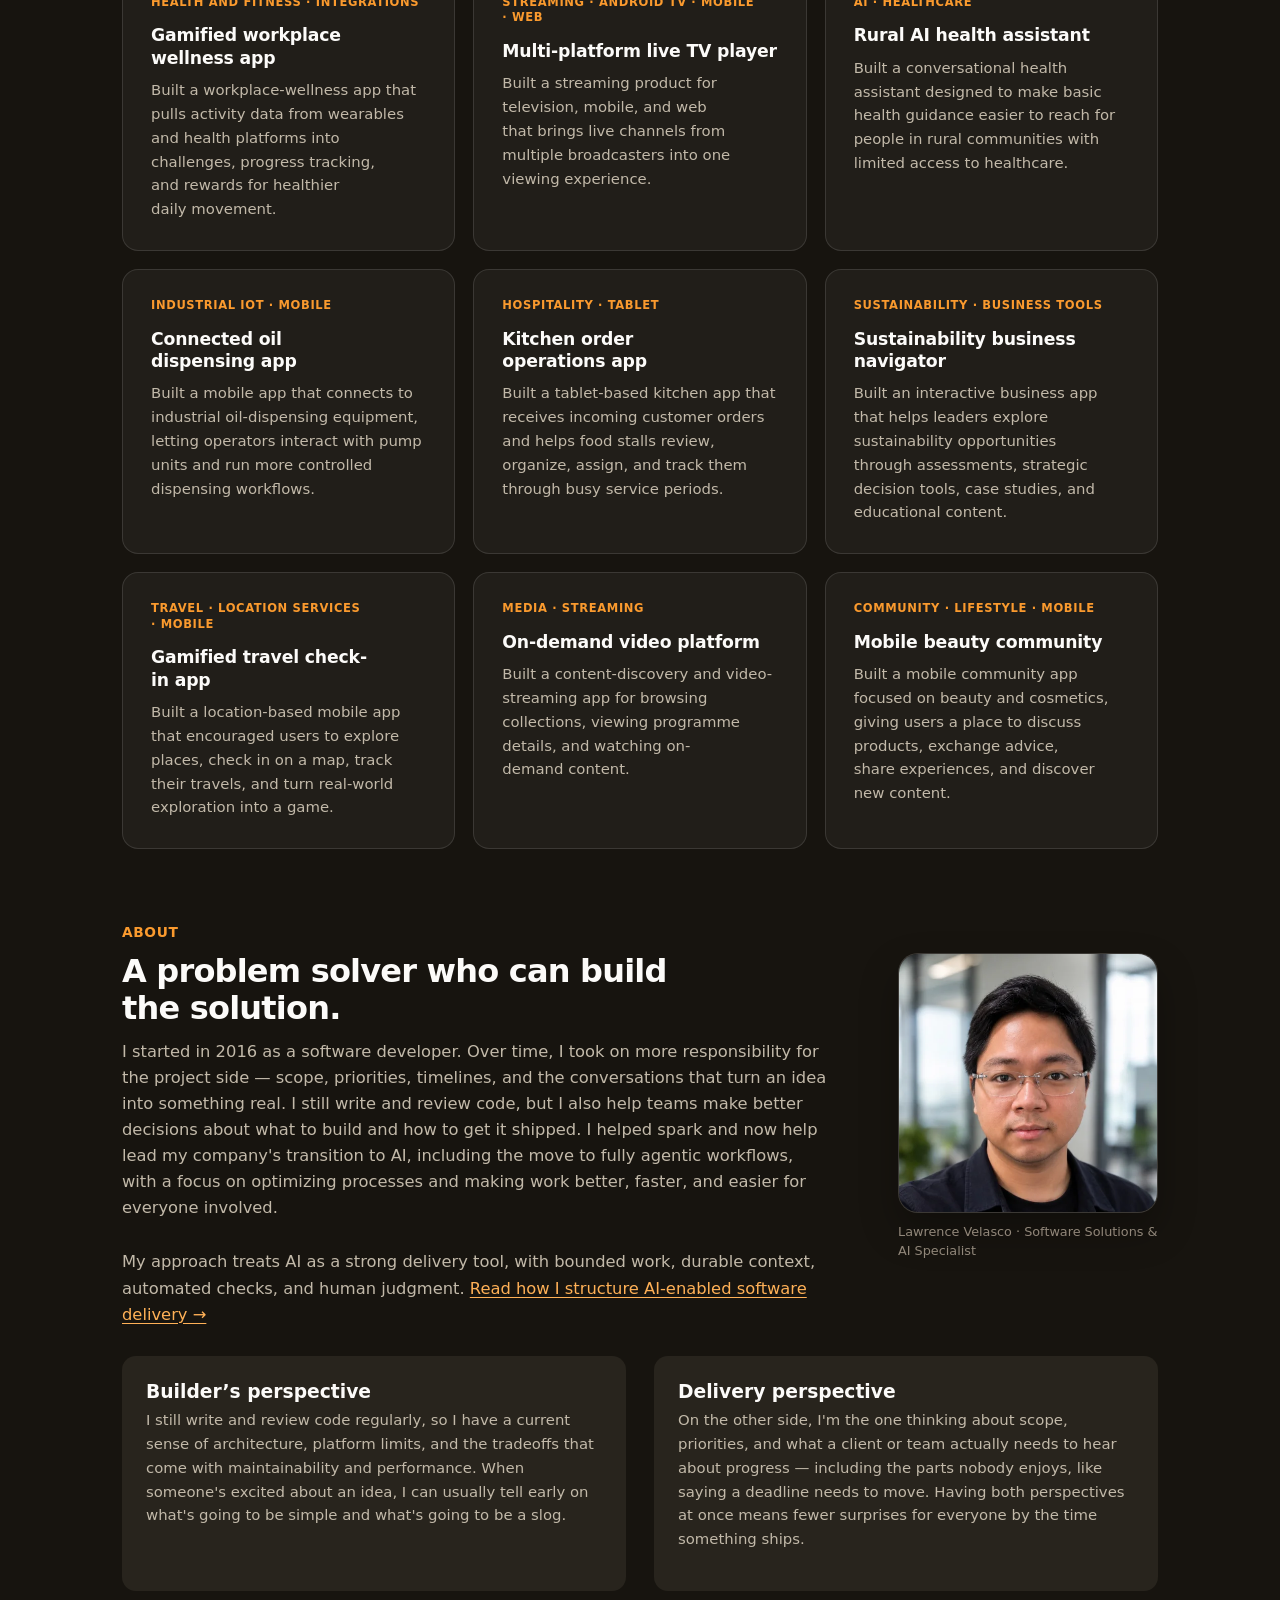
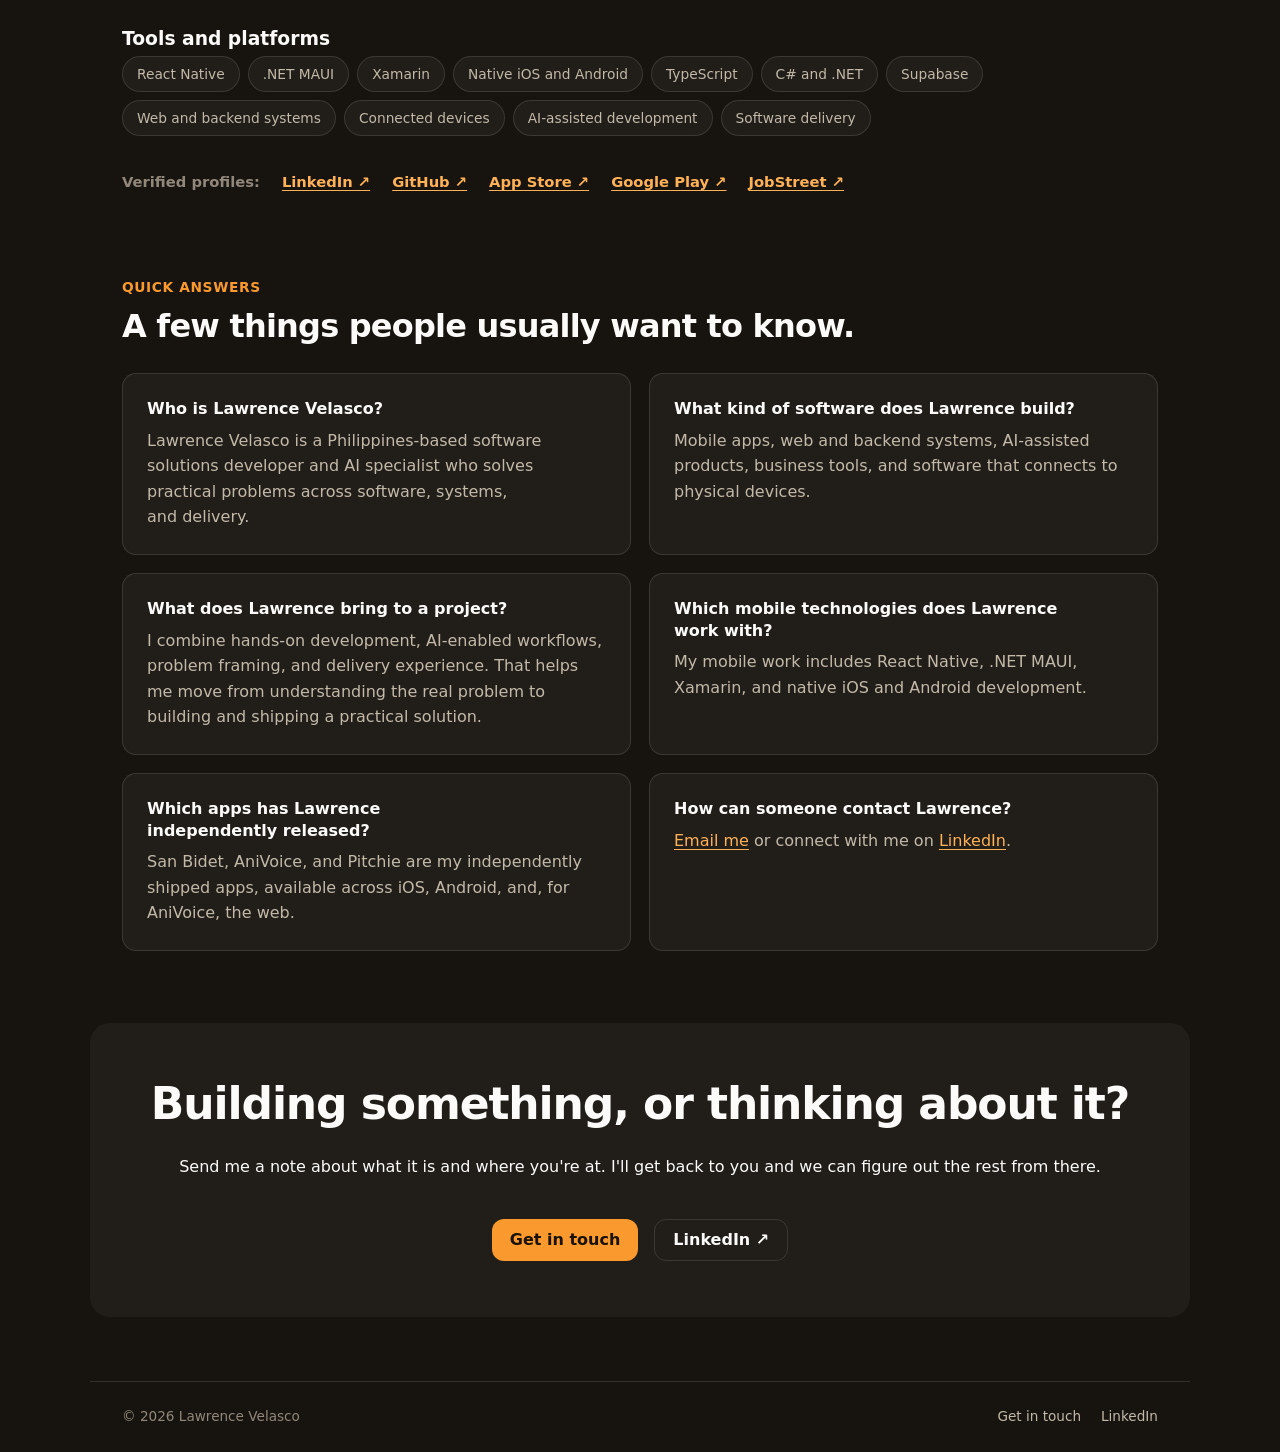
==== commit e52fac15: "Update project cards with paired AniVoice screenshots" ====
--- a/index.html
+++ b/index.html
@@ -201,7 +201,7 @@
           <div class="project-content">
             <div class="project-heading"><div><h3>San Bidet</h3><p>Find clean restrooms with bidets around the Philippines.</p></div><time datetime="2018-12">Dec 2018 – Present</time></div>
             <p>Finding a clean restroom with a bidet can be harder than it should be, especially while traveling. I built San Bidet to solve that for myself first, then put it out for anyone else running into the same problem.</p>
-            <dl class="project-facts"><div><dt>Ownership</dt><dd>Founder, designer, and mobile developer</dd></div><div><dt>Platforms</dt><dd>iOS / Android</dd></div><div><dt>Outcome</dt><dd>Released on both stores with local media coverage</dd></div></dl>
+            <dl class="project-facts"><div><dt>Platforms</dt><dd>iOS / Android</dd></div><div><dt>Outcome</dt><dd>Released on both stores with local media coverage</dd></div></dl>
             <ul class="tags"><li>React Native</li><li>Supabase</li><li>Xamarin</li><li>Native iOS</li></ul>
             <p class="store-links"><a href="/projects/san-bidet/">View case study →</a><a href="https://apps.apple.com/ph/app/san-bidet/id1447757335" target="_blank" rel="noopener noreferrer">App Store ↗</a><a href="https://play.google.com/store/apps/details?id=com.iamlawrencev.sanbidet" target="_blank" rel="noopener noreferrer">Google Play ↗</a></p>
             <p class="press-links"><span>Coverage:</span> <a href="https://www.philstar.com/lifestyle/on-the-radar/2019/01/14/1885041/filipino-launches-san-bidet-navigation-app-nature-calls" target="_blank" rel="noopener noreferrer">Philstar ↗</a><a href="https://opinion.inquirer.net/125395/san-bidet" target="_blank" rel="noopener noreferrer">Inquirer ↗</a><a href="https://www.yugatech.com/news/san-bidet-a-mobile-app-for-your-call-of-nature-urges/" target="_blank" rel="noopener noreferrer">YugaTech ↗</a></p>
@@ -209,11 +209,14 @@
         </article>
 
         <article class="project-card" id="anivoice">
-          <div class="project-visual"><img src="assets/projects/anivoice-app-store-320.webp" srcset="assets/projects/anivoice-app-store-320.webp 320w" sizes="(max-width: 800px) 252px, 280px" width="320" height="696" loading="lazy" decoding="async" alt="AniVoice app screen listing anime characters and voice actors"></div>
+          <div class="project-visual project-visual-pair">
+            <img src="assets/projects/anivoice-app-store-1-160.webp" srcset="assets/projects/anivoice-app-store-1-160.webp 160w, assets/projects/anivoice-app-store-1-240.webp 240w" sizes="(max-width: 800px) 50vw, 140px" width="160" height="347" loading="lazy" decoding="async" alt="AniVoice popular anime character list">
+            <img src="assets/projects/anivoice-app-store-2-160.webp" srcset="assets/projects/anivoice-app-store-2-160.webp 160w, assets/projects/anivoice-app-store-2-240.webp 240w" sizes="(max-width: 800px) 50vw, 140px" width="160" height="347" loading="lazy" decoding="async" alt="AniVoice anime character search results">
+          </div>
           <div class="project-content">
             <div class="project-heading"><div><h3>AniVoice</h3><p>Explore the voices behind anime characters.</p></div><time datetime="2024-09">Sep 2024 – Present</time></div>
             <p>I'm the kind of anime fan who recognizes a voice before I place the character, and I got tired of not being able to look that up easily. AniVoice is the searchable database I wished existed, covering characters, voice actors, and the roles connecting them.</p>
-            <dl class="project-facts"><div><dt>Ownership</dt><dd>Mobile and web developer</dd></div><div><dt>Platforms</dt><dd>iOS / Android / Web</dd></div><div><dt>Outcome</dt><dd>Released across iOS, Android, and web</dd></div></dl>
+            <dl class="project-facts"><div><dt>Platforms</dt><dd>iOS / Android / Web</dd></div><div><dt>Outcome</dt><dd>Released across iOS, Android, and web</dd></div></dl>
             <ul class="tags"><li>React Native</li><li>TypeScript</li><li>Mobile web</li></ul>
             <p class="store-links"><a href="/projects/anivoice/">View case study →</a><a href="https://apps.apple.com/us/app/anivoice/id6633447119" target="_blank" rel="noopener noreferrer">App Store ↗</a><a href="https://play.google.com/store/apps/details?id=com.iamlawrencev.AniVoice" target="_blank" rel="noopener noreferrer">Google Play ↗</a><a href="https://anivoice.lawrencevelasco.com/" target="_blank" rel="noopener noreferrer">Web app ↗</a></p>
           </div>
@@ -227,7 +230,7 @@
           <div class="project-content">
             <div class="project-heading"><div><h3>Pitchie</h3><p>Train pitch recognition with a quick musical note game.</p></div><time datetime="2020-04">Apr 2020 – Present</time></div>
             <p>Ear training works best in short, repeated doses, and most tools for it felt more like homework than practice. I built Pitchie to be a quick note-identification game instead — just enough friction to make the practice stick.</p>
-            <dl class="project-facts"><div><dt>Ownership</dt><dd>Mobile developer</dd></div><div><dt>Platforms</dt><dd>iOS / Android</dd></div><div><dt>Outcome</dt><dd>React Native refresh for a focused music-learning utility</dd></div></dl>
+            <dl class="project-facts"><div><dt>Platforms</dt><dd>iOS / Android</dd></div><div><dt>Outcome</dt><dd>React Native refresh for a focused music-learning utility</dd></div></dl>
             <ul class="tags"><li>React Native</li><li>TypeScript</li></ul>
             <p class="store-links"><a href="/projects/pitchie/">View case study →</a><a href="https://apps.apple.com/us/app/pitchie/id1506482999" target="_blank" rel="noopener noreferrer">App Store ↗</a><a href="https://play.google.com/store/apps/details?id=com.iamlawrencev.pitchie" target="_blank" rel="noopener noreferrer">Google Play ↗</a></p>
           </div>
--- a/styles.css
+++ b/styles.css
@@ -51,7 +51,7 @@
 .project-heading { display:flex; gap:16px; align-items:start; justify-content:space-between; }
 .project-heading > div > p, .project-content > p { color:var(--muted); }
 .project-heading time { flex:none; color:var(--subtle); font-size:.85rem; white-space:nowrap; }
-.project-facts { display:grid; grid-template-columns:repeat(3,1fr); gap:20px; margin:18px 0; padding:16px 0; border-top:1px solid var(--line); }
+.project-facts { display:grid; grid-template-columns:repeat(2,1fr); gap:20px; margin:18px 0; padding:16px 0; border-top:1px solid var(--line); }
 .project-facts dt { color:var(--subtle); font-size:.75rem; font-weight:750; letter-spacing:.08em; text-transform:uppercase; }
 .project-facts dd { margin:5px 0 0; font-weight:650; }
 .project-facts div:last-child dd { color:#85cf9f; }
--- a/styles.css
+++ b/styles.css
@@ -51,7 +51,7 @@
 .project-heading { display:flex; gap:16px; align-items:start; justify-content:space-between; }
 .project-heading > div > p, .project-content > p { color:var(--muted); }
 .project-heading time { flex:none; color:var(--subtle); font-size:.85rem; white-space:nowrap; }
-.project-facts { display:grid; grid-template-columns:repeat(3,1fr); gap:20px; margin:18px 0; padding:16px 0; border-top:1px solid var(--line); }
+.project-facts { display:grid; grid-template-columns:repeat(2,1fr); gap:20px; margin:18px 0; padding:16px 0; border-top:1px solid var(--line); }
 .project-facts dt { color:var(--subtle); font-size:.75rem; font-weight:750; letter-spacing:.08em; text-transform:uppercase; }
 .project-facts dd { margin:5px 0 0; font-weight:650; }
 .project-facts div:last-child dd { color:#85cf9f; }
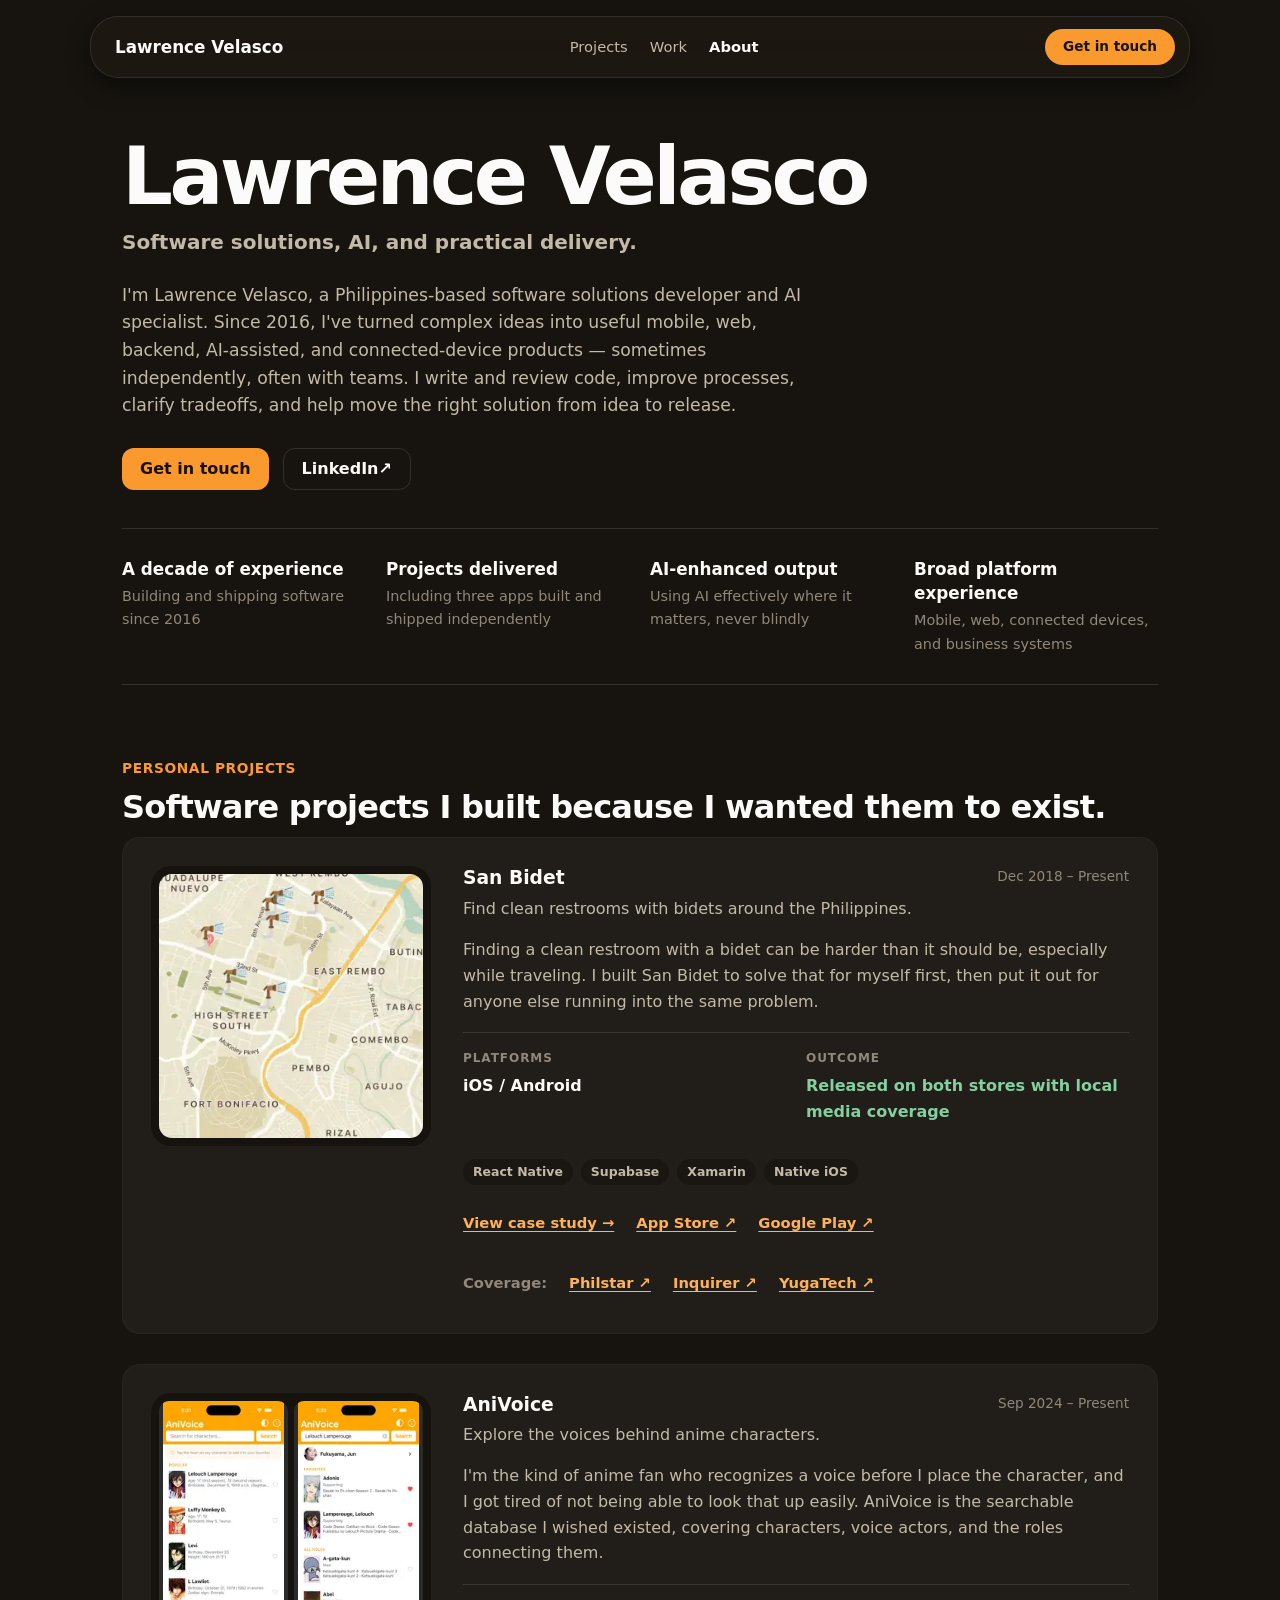
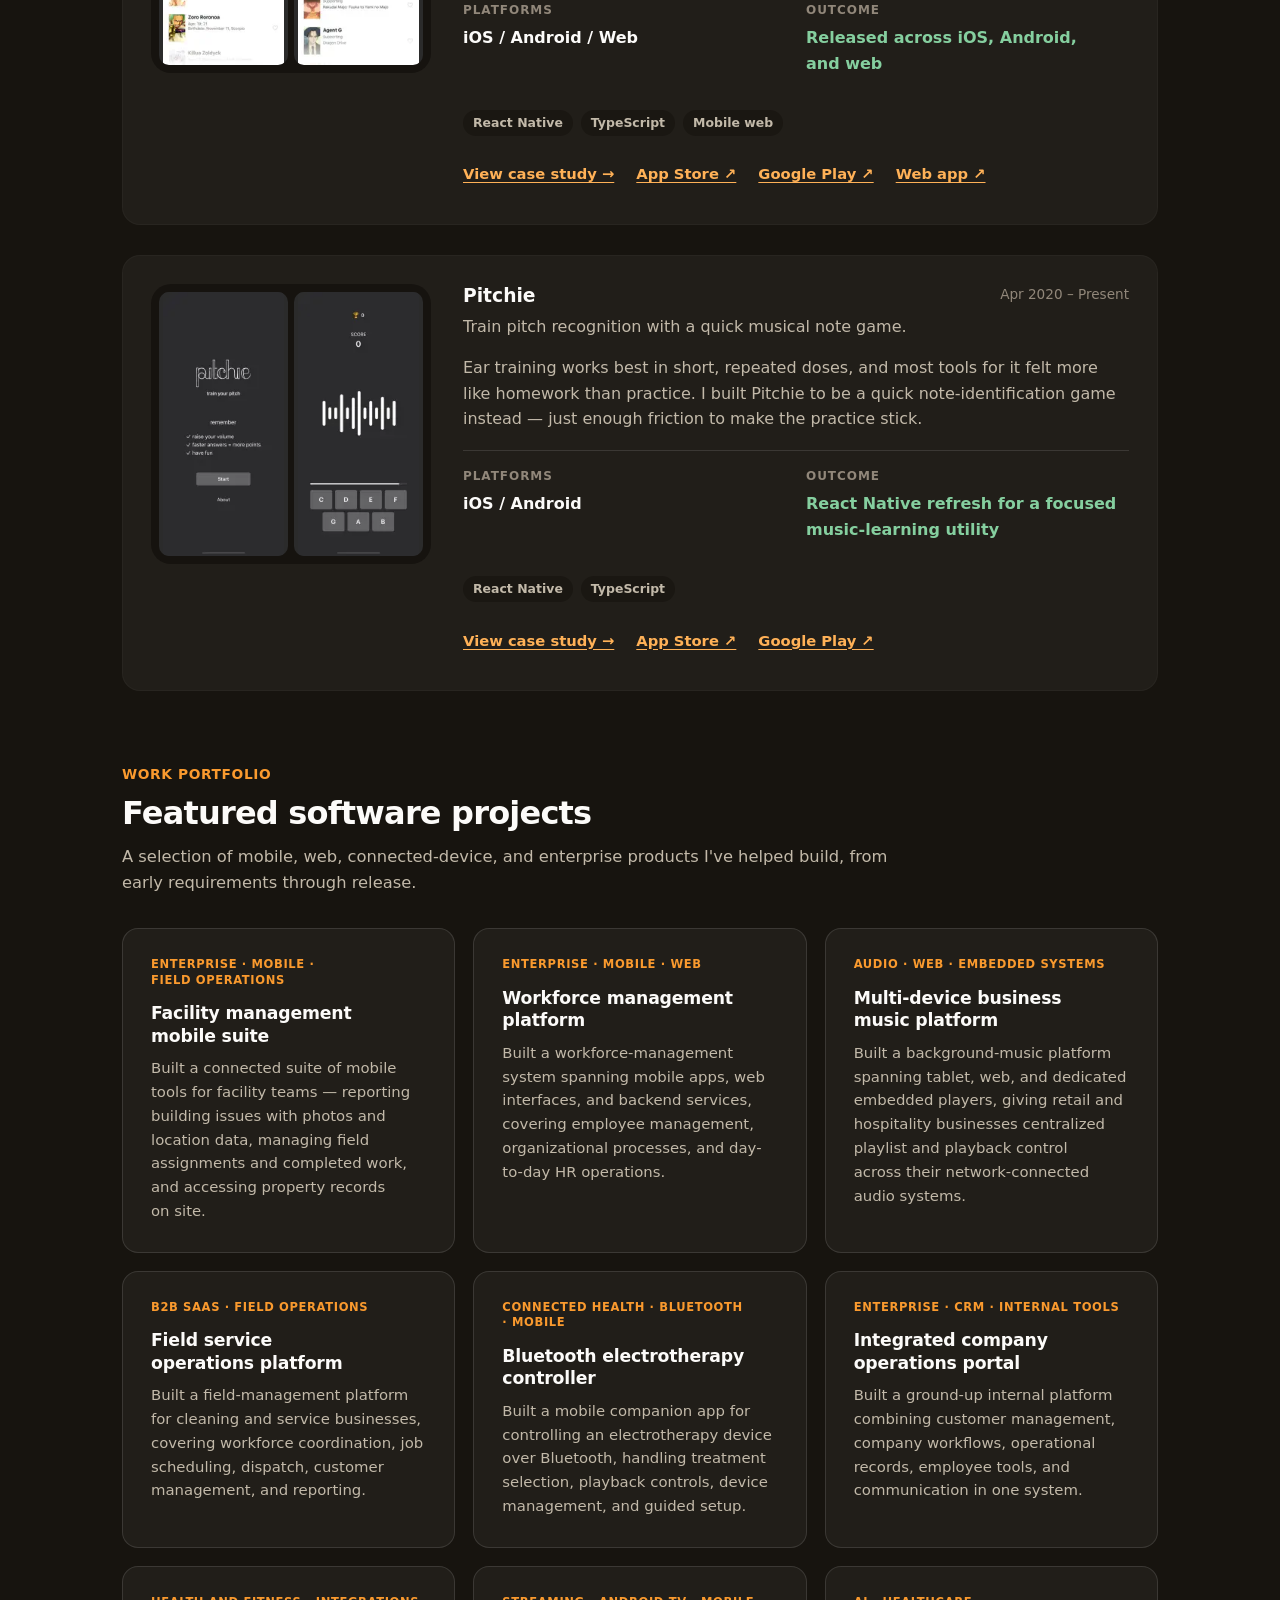
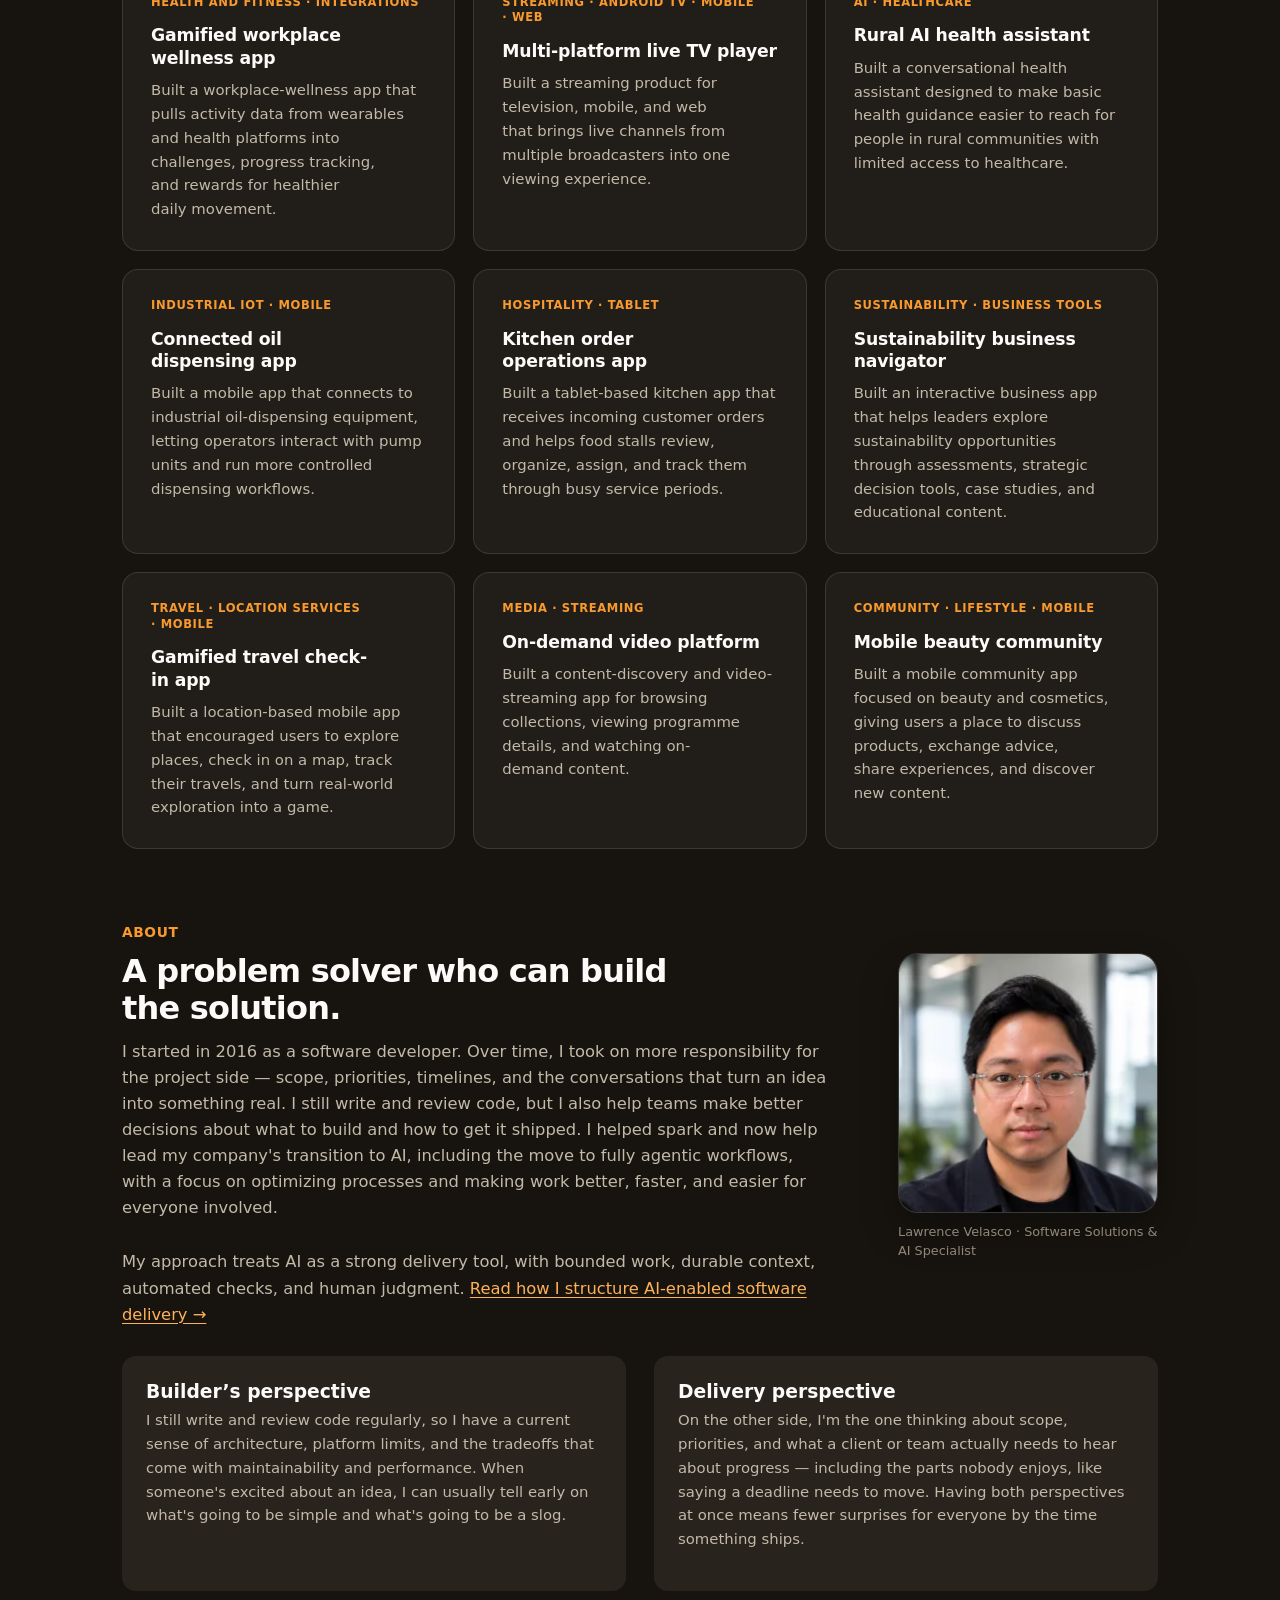
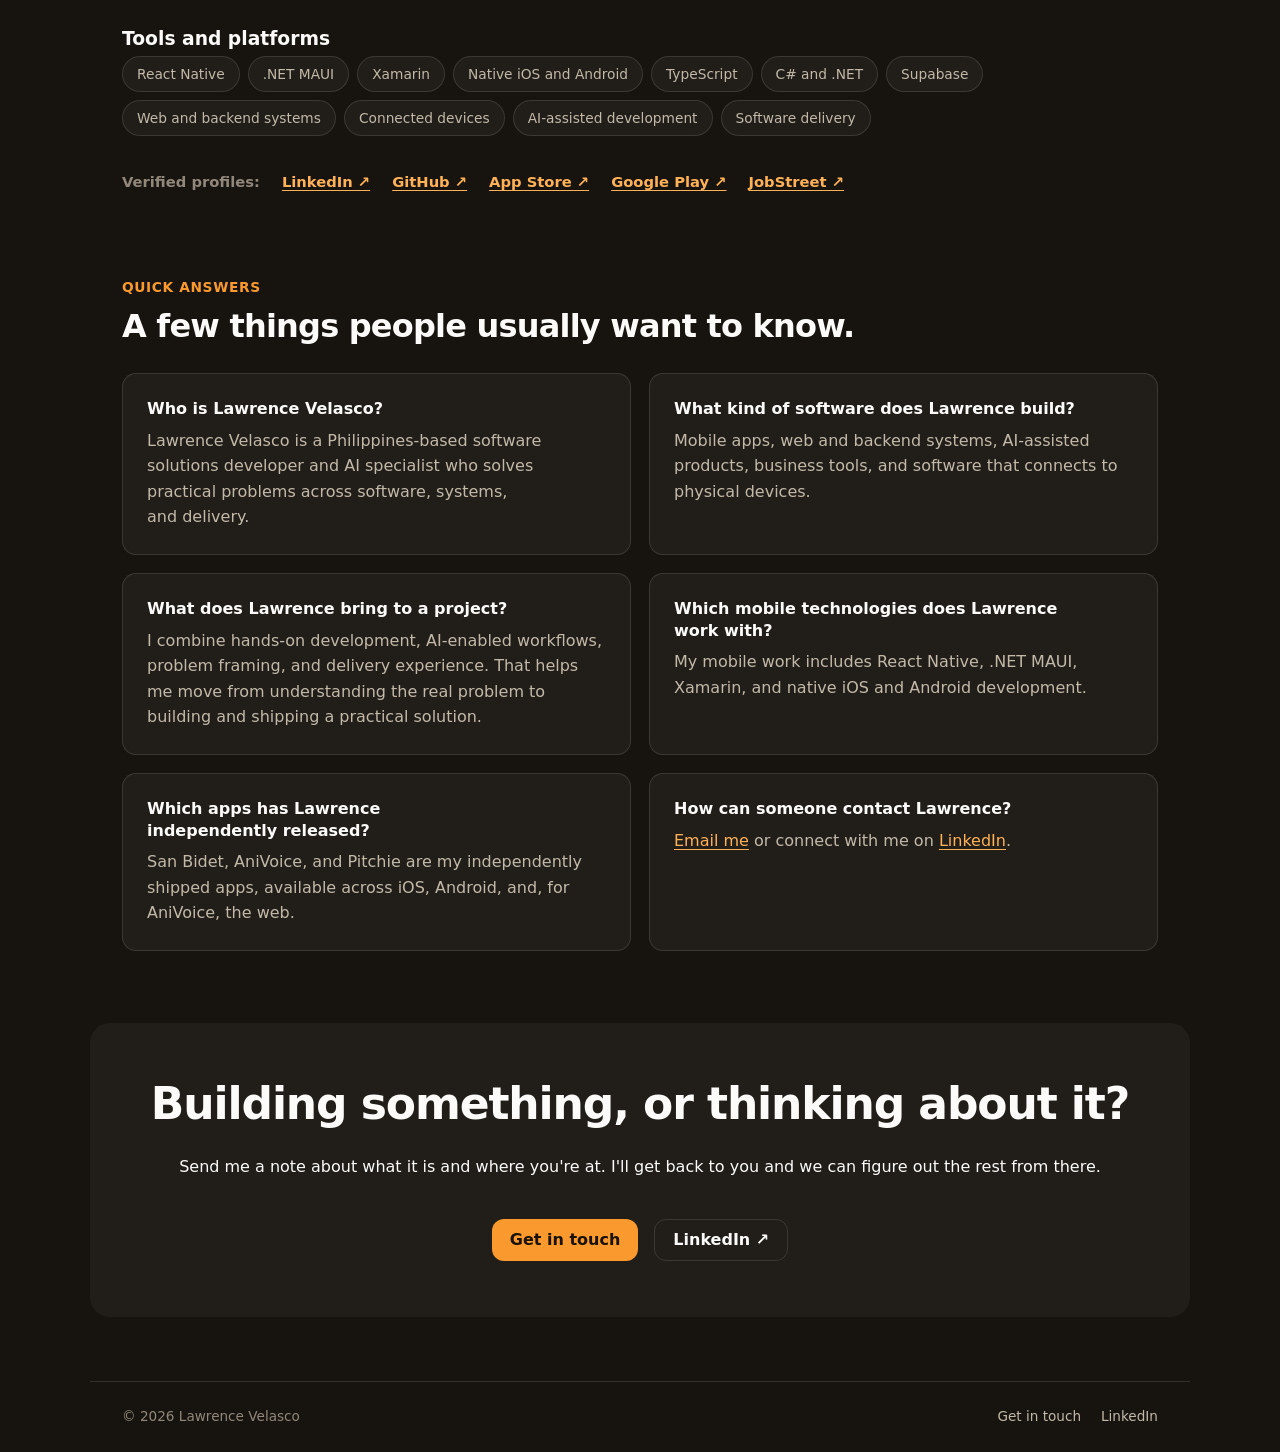
==== commit 2883ccb8: "Optimize portrait image delivery" ====
--- a/index.html
+++ b/index.html
@@ -270,7 +270,7 @@
           <p class="section-intro">My approach treats AI as a strong delivery tool, with bounded work, durable context, automated checks, and human judgment. <a href="/ai-enabled-software-delivery/">Read how I structure AI-enabled software delivery →</a></p>
         </div>
         <figure class="profile-portrait">
-          <img src="/assets/lawrence-velasco-portrait-512.webp" srcset="/assets/lawrence-velasco-portrait-512.webp 512w, /assets/lawrence-velasco-portrait-1021.webp 1021w" sizes="(max-width: 800px) 220px, 260px" width="1021" height="1021" loading="lazy" decoding="async" alt="Portrait of Lawrence Velasco, software solutions developer and AI specialist">
+          <img src="/assets/lawrence-velasco-portrait-260.webp" srcset="/assets/lawrence-velasco-portrait-260.webp 260w, /assets/lawrence-velasco-portrait-512.webp 512w, /assets/lawrence-velasco-portrait-520.webp 520w, /assets/lawrence-velasco-portrait-1021.webp 1021w" sizes="(max-width: 800px) 220px, 260px" width="260" height="260" loading="lazy" decoding="async" alt="Portrait of Lawrence Velasco, software solutions developer and AI specialist">
           <figcaption>Lawrence Velasco · Software Solutions &amp; AI Specialist</figcaption>
         </figure>
       </div>
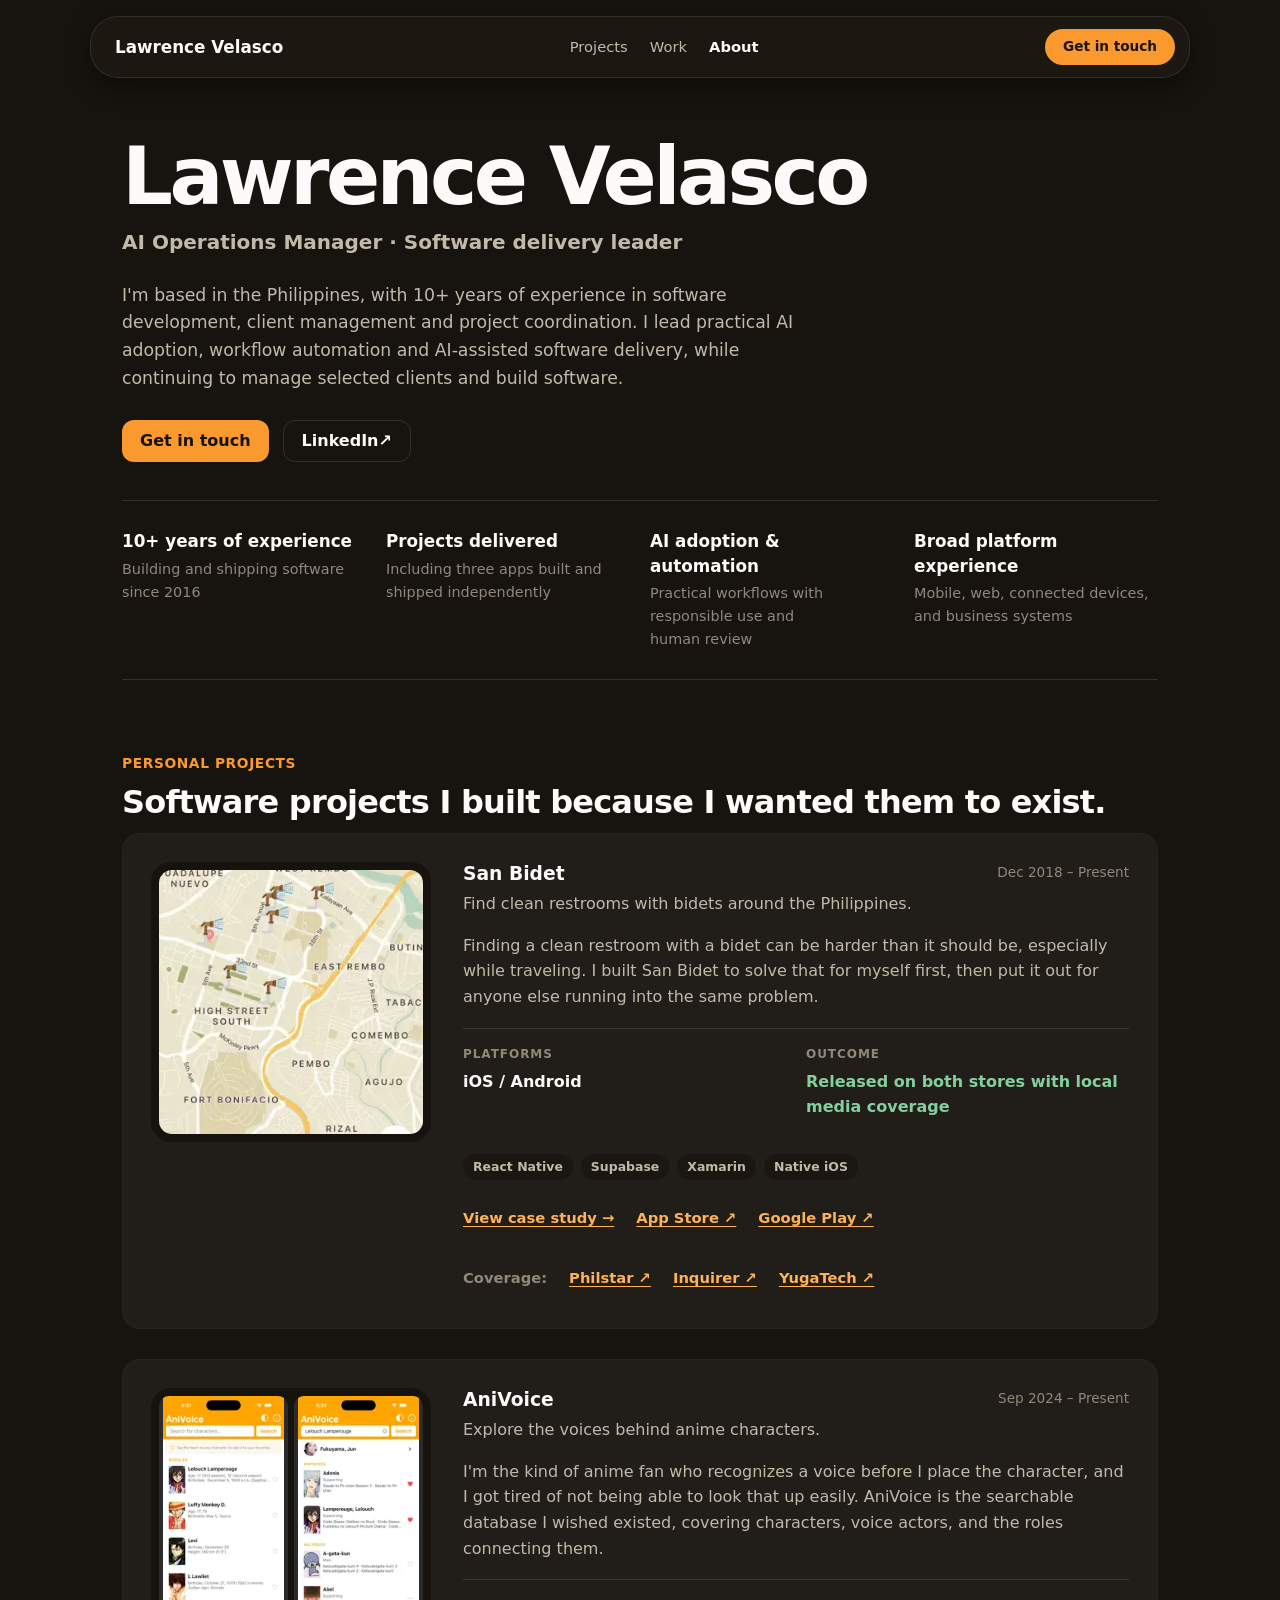
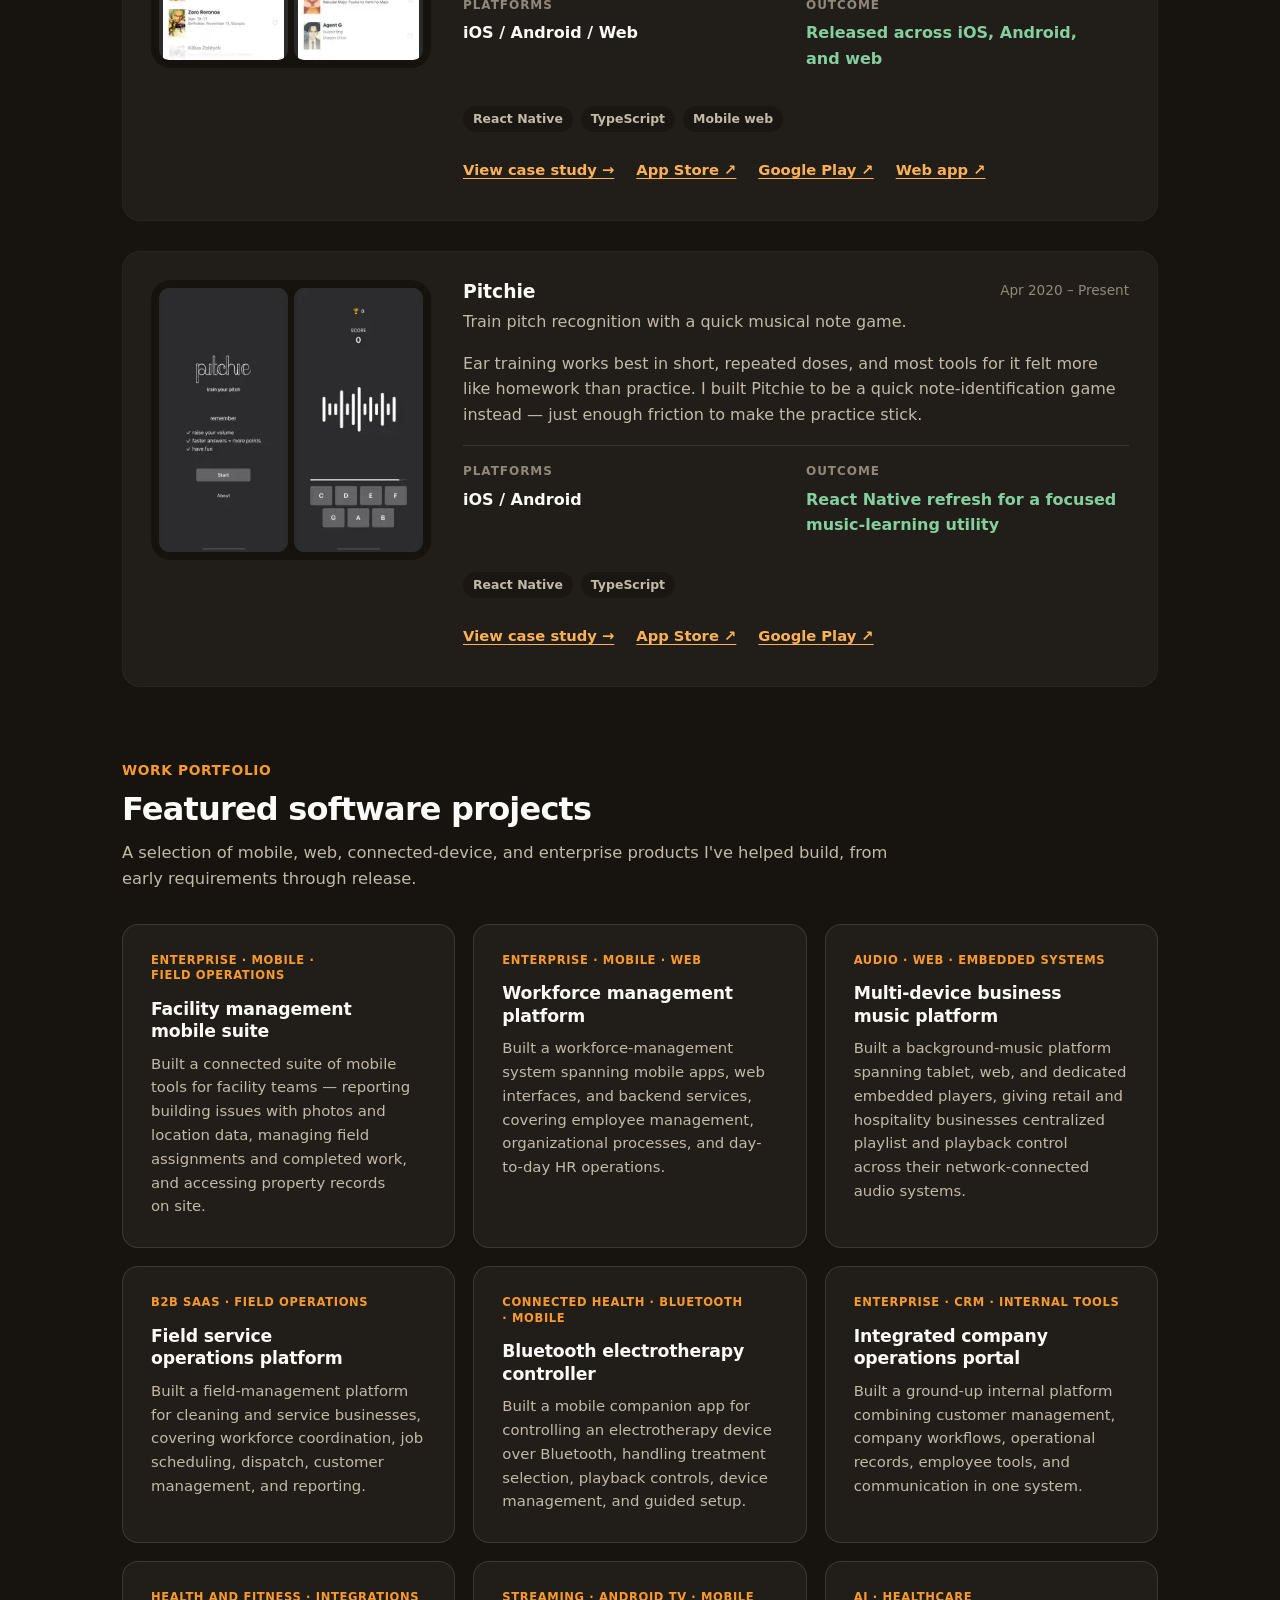
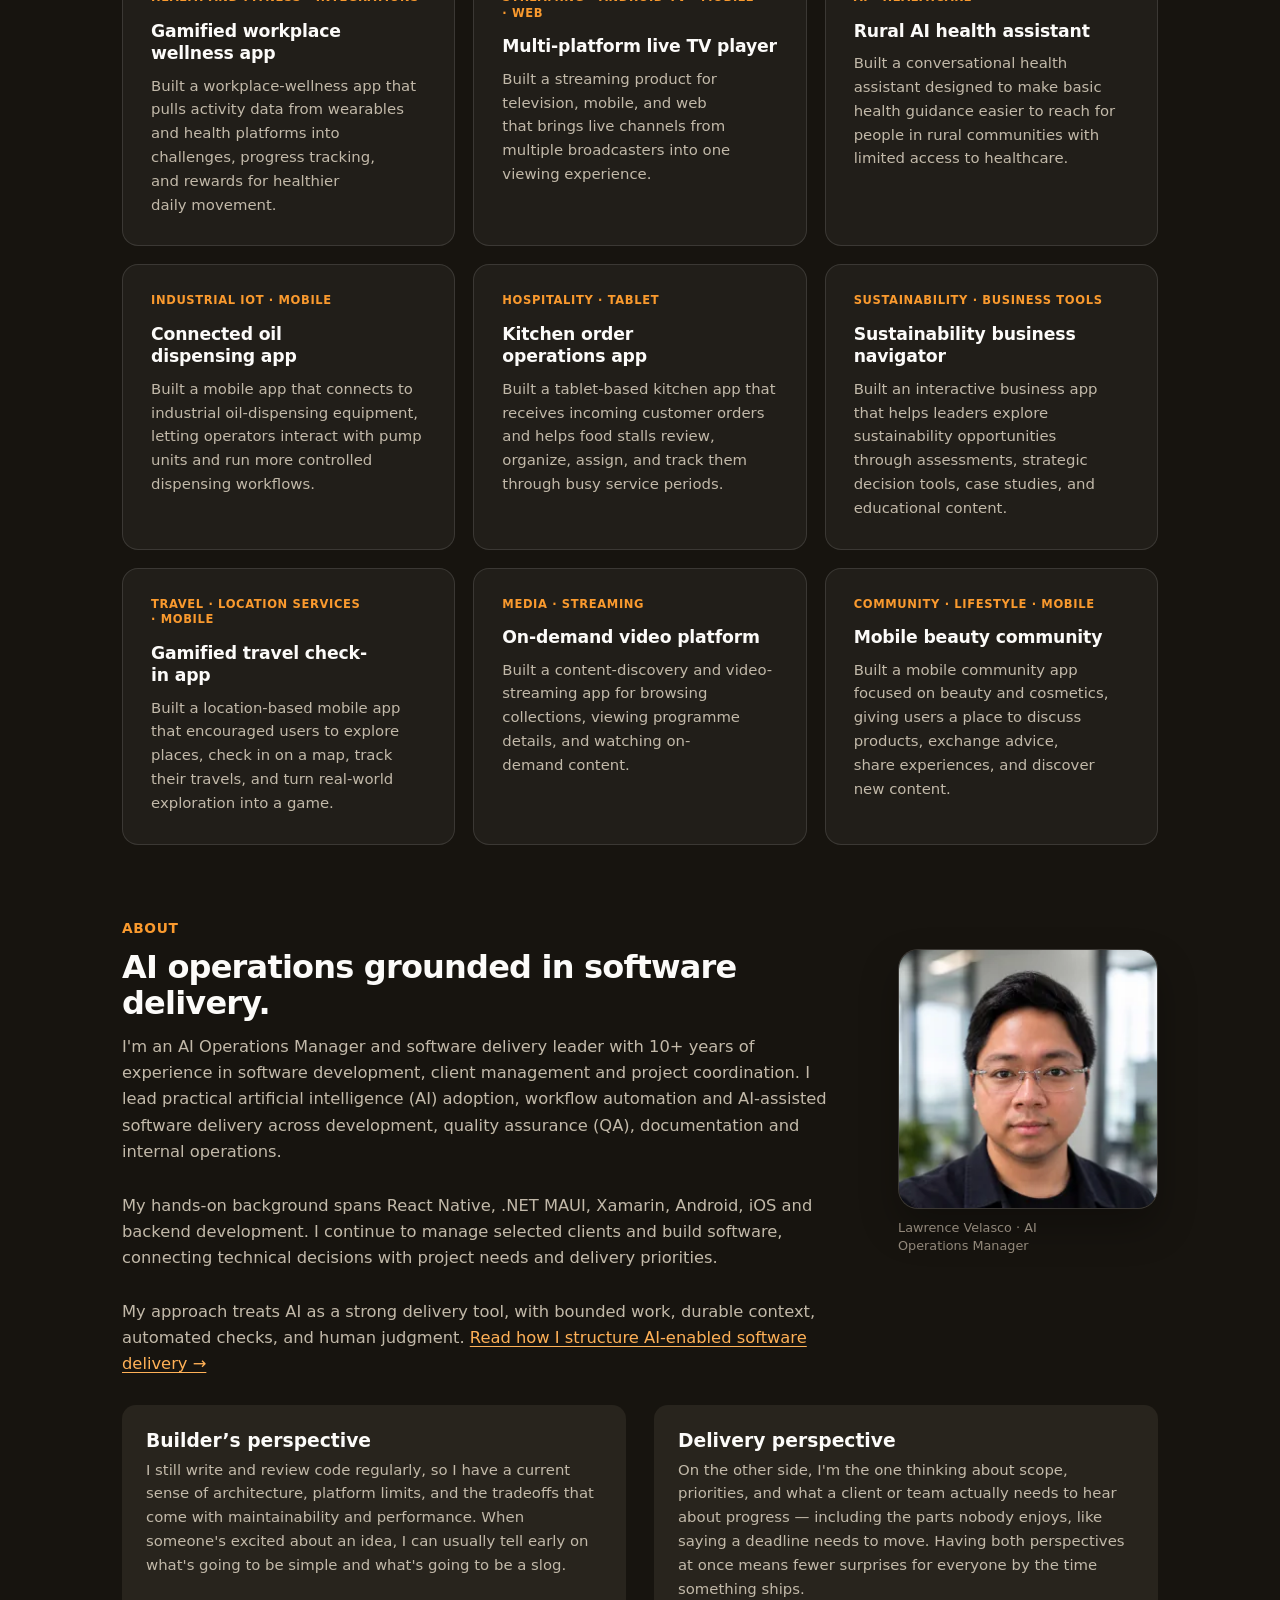
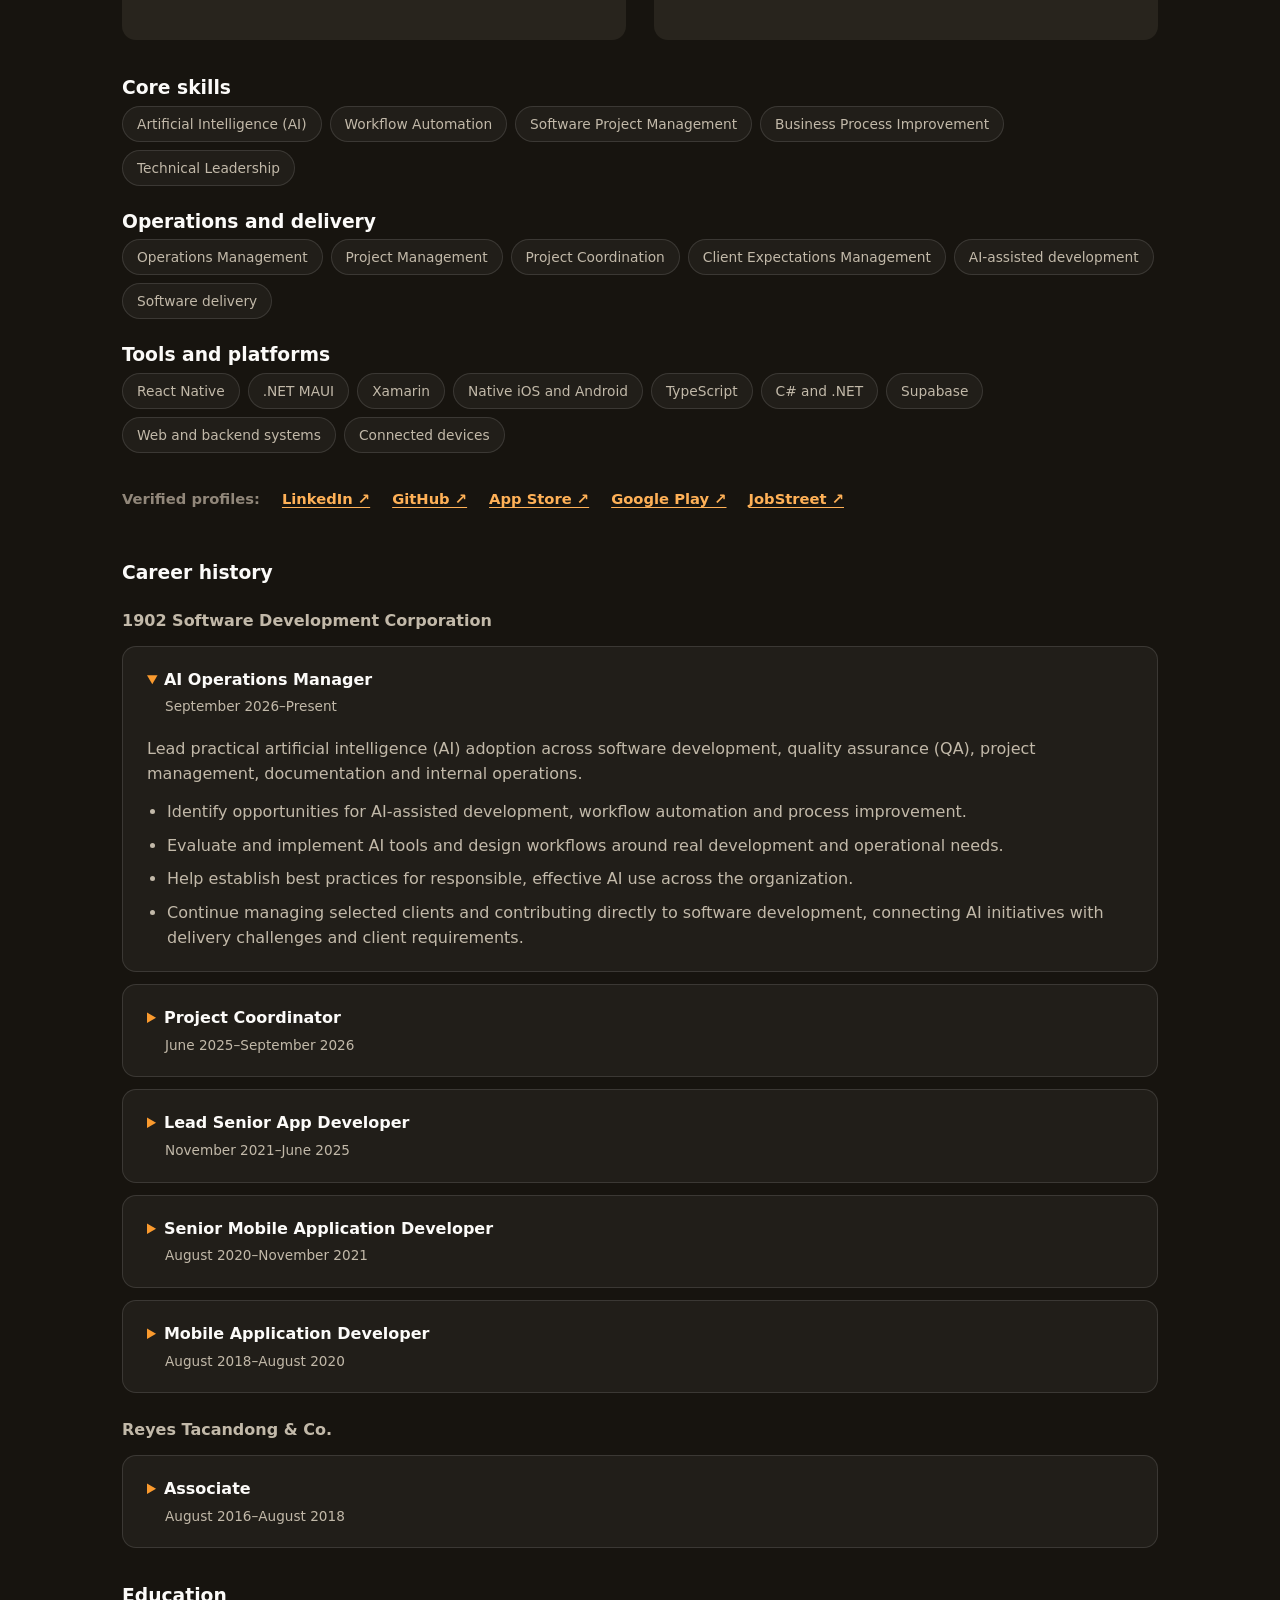
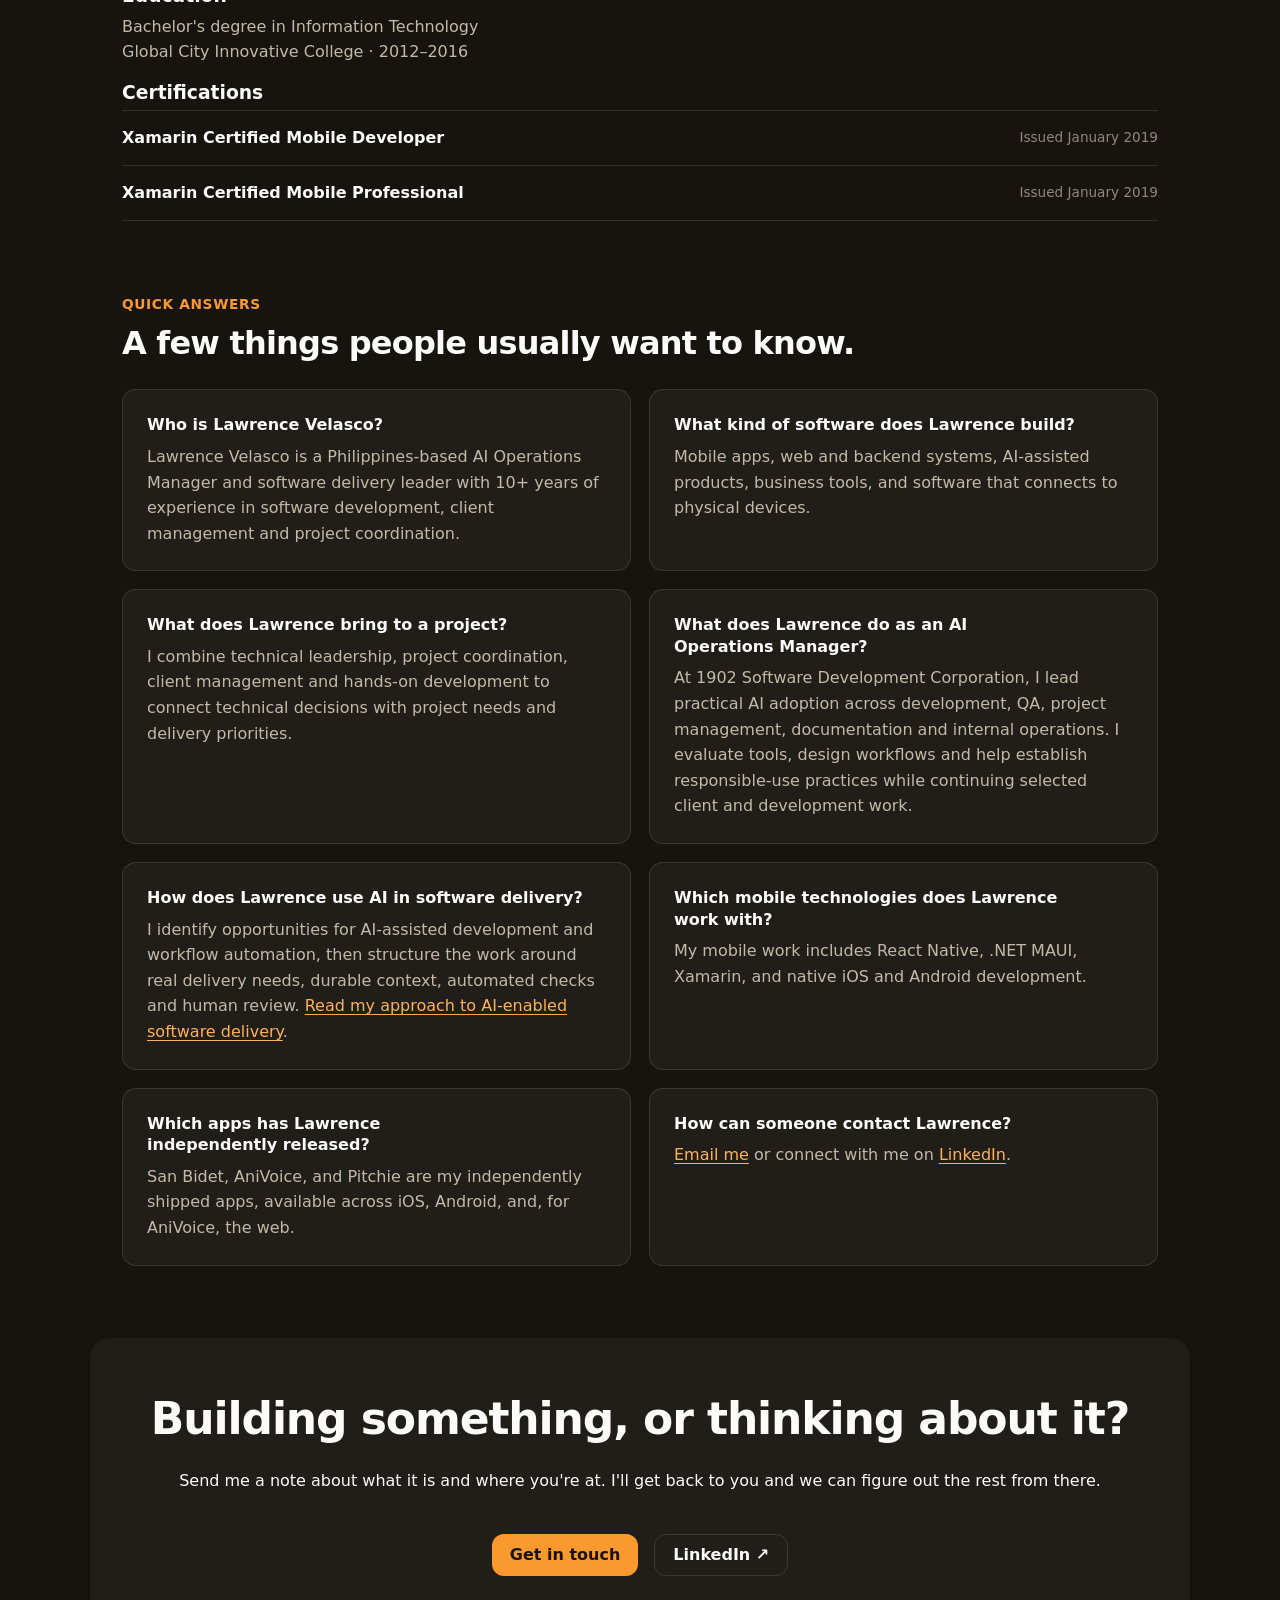
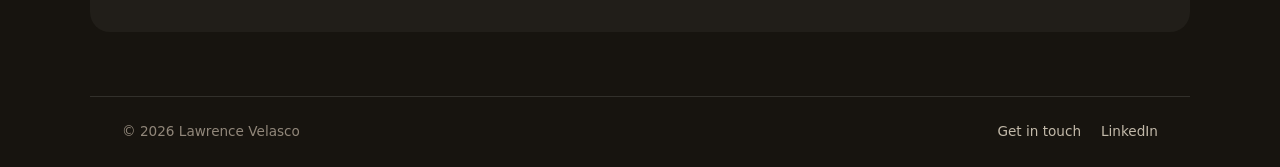
==== commit 2fa963a4: "Align portfolio with AI operations and software delivery profile" ====
--- a/index.html
+++ b/index.html
@@ -3,8 +3,8 @@
 <head>
   <meta charset="utf-8">
   <meta name="viewport" content="width=device-width, initial-scale=1, viewport-fit=cover">
-  <title>Lawrence Velasco | Software Solutions &amp; AI Specialist</title>
-  <meta name="description" content="Lawrence Velasco is a Philippines-based software solutions developer and AI specialist building practical mobile, web, backend, and AI-assisted products.">
+  <title>Lawrence Velasco | AI Operations Manager &amp; Software Delivery</title>
+  <meta name="description" content="Lawrence Velasco is a Philippines-based AI Operations Manager and software delivery leader focused on practical AI adoption, workflow automation and hands-on engineering.">
   <meta name="author" content="Lawrence Velasco">
   <meta name="robots" content="index,follow,max-image-preview:large,max-snippet:-1,max-video-preview:-1">
   <meta name="theme-color" content="#17140f" media="(prefers-color-scheme: dark)">
@@ -46,23 +46,23 @@
     @media (max-width:800px) { .nav { flex-wrap:wrap; padding-inline:18px; gap:12px; } .menu-toggle { display:flex; } .nav-links { display:none; } .nav-links.open { display:flex; flex:0 0 100%; flex-direction:column; align-items:stretch; } .nav-contact { display:none; } .hero { padding-inline:0; } .metrics { grid-template-columns:repeat(2,1fr); } }
     @media (max-width:480px) { .metrics { grid-template-columns:1fr; } .hero-actions { align-items:stretch; flex-direction:column; } .button { width:100%; } }
   </style>
-  <link rel="preload" href="styles.css?v=20260801b" as="style" onload="this.onload=null;this.rel='stylesheet'">
-  <noscript><link rel="stylesheet" href="styles.css?v=20260801b"></noscript>
+  <link rel="preload" href="styles.css?v=20261005" as="style" onload="this.onload=null;this.rel='stylesheet'">
+  <noscript><link rel="stylesheet" href="styles.css?v=20261005"></noscript>
   <meta property="og:type" content="website">
   <meta property="og:locale" content="en_PH">
   <meta property="og:site_name" content="Lawrence Velasco">
-  <meta property="og:title" content="Lawrence Velasco | Software Solutions &amp; AI Specialist">
-  <meta property="og:description" content="Practical software, AI, mobile, web, and backend products from Lawrence Velasco.">
+  <meta property="og:title" content="Lawrence Velasco | AI Operations Manager &amp; Software Delivery">
+  <meta property="og:description" content="Practical AI adoption, workflow automation and software delivery leadership, grounded in hands-on mobile and backend engineering.">
   <meta property="og:url" content="https://lawrencevelasco.com/">
   <meta property="og:image" content="https://lawrencevelasco.com/assets/social-preview-v3.jpg">
   <meta property="og:image:width" content="1200">
   <meta property="og:image:height" content="630">
-  <meta property="og:image:alt" content="Lawrence Velasco, software solutions developer and AI specialist">
+  <meta property="og:image:alt" content="Lawrence Velasco, AI Operations Manager and software delivery leader">
   <meta name="twitter:card" content="summary_large_image">
-  <meta name="twitter:title" content="Lawrence Velasco | Software Solutions &amp; AI Specialist">
-  <meta name="twitter:description" content="Practical software, AI, mobile, web, and backend products from Lawrence Velasco.">
+  <meta name="twitter:title" content="Lawrence Velasco | AI Operations Manager &amp; Software Delivery">
+  <meta name="twitter:description" content="Practical AI adoption, workflow automation and software delivery leadership, grounded in hands-on mobile and backend engineering.">
   <meta name="twitter:image" content="https://lawrencevelasco.com/assets/social-preview-v3.jpg">
-  <meta name="twitter:image:alt" content="Lawrence Velasco, software solutions developer and AI specialist">
+  <meta name="twitter:image:alt" content="Lawrence Velasco, AI Operations Manager and software delivery leader">
   <script type="application/ld+json">
   {
     "@context": "https://schema.org",
@@ -73,8 +73,10 @@
         "name": "Lawrence Velasco",
         "alternateName": "iamlawrencev",
         "url": "https://lawrencevelasco.com/",
-        "jobTitle": ["Software Solutions Developer", "AI Specialist"],
-        "description": "Lawrence Velasco is a Philippines-based software solutions developer and AI specialist building practical mobile, web, backend, and AI-assisted products.",
+        "jobTitle": "AI Operations Manager",
+        "worksFor": {"@type": "Organization", "name": "1902 Software Development Corporation"},
+        "alumniOf": {"@type": "CollegeOrUniversity", "name": "Global City Innovative College"},
+        "description": "Lawrence Velasco is a Philippines-based AI Operations Manager and software delivery leader focused on practical AI adoption, workflow automation and hands-on engineering.",
         "image": {
           "@type": "ImageObject",
           "@id": "https://lawrencevelasco.com/#portrait",
@@ -91,7 +93,7 @@
           "https://play.google.com/store/apps/developer?id=Lawrence+Velasco",
           "https://ph.jobstreet.com/profiles/lawrence-velasco-fwvxbtzc7h"
         ],
-        "knowsAbout": ["React Native", ".NET MAUI", "Xamarin", "Native iOS", "Native Android", "TypeScript", "C#", ".NET", "Supabase", "Web development", "Backend development", "Connected devices", "Mobile architecture", "Software delivery", "Project management", "AI-assisted development"],
+        "knowsAbout": ["Artificial Intelligence (AI)", "Workflow Automation", "Software Project Management", "Business Process Improvement", "Technical Leadership", "Operations Management", "Project Management", "Project Coordination", "Client Expectations Management", "AI-assisted development", "React Native", ".NET MAUI", "Xamarin", "Native iOS", "Native Android", "TypeScript", "C#", ".NET", "Supabase", "Web development", "Backend development", "Connected devices", "Mobile architecture", "Software delivery"],
         "subjectOf": [
           {"@type": "CreativeWork", "name": "Filipino launches San Bidet navigation app for nature calls", "url": "https://www.philstar.com/lifestyle/on-the-radar/2019/01/14/1885041/filipino-launches-san-bidet-navigation-app-nature-calls"},
           {"@type": "CreativeWork", "name": "San Bidet", "url": "https://opinion.inquirer.net/125395/san-bidet"},
@@ -110,9 +112,9 @@
         "@type": "ProfilePage",
         "@id": "https://lawrencevelasco.com/#webpage",
         "url": "https://lawrencevelasco.com/",
-        "name": "Lawrence Velasco | Software Solutions & AI Specialist",
-        "description": "Official portfolio of Lawrence Velasco, a Philippines-based software solutions developer and AI specialist building mobile, web, backend, and AI-assisted products.",
-        "dateModified": "2026-08-01T18:30:34+08:00",
+        "name": "Lawrence Velasco | AI Operations Manager & Software Delivery",
+        "description": "Lawrence Velasco is a Philippines-based AI Operations Manager and software delivery leader focused on practical AI adoption, workflow automation and hands-on engineering.",
+        "dateModified": "2026-10-05T00:00:00+08:00",
         "isPartOf": {"@id": "https://lawrencevelasco.com/#website"},
         "primaryImageOfPage": {"@id": "https://lawrencevelasco.com/#portrait"},
         "mainEntity": {"@id": "https://lawrencevelasco.com/#lawrence-velasco"},
@@ -178,16 +180,16 @@
   <main id="home">
     <section class="hero container">
       <h1>Lawrence Velasco</h1>
-      <p class="hero-title">Software solutions, AI, and practical delivery.</p>
-      <p class="hero-copy">I'm Lawrence Velasco, a Philippines-based software solutions developer and AI specialist. Since 2016, I've turned complex ideas into useful mobile, web, backend, AI-assisted, and connected-device products — sometimes independently, often with teams. I write and review code, improve processes, clarify tradeoffs, and help move the right solution from idea to release.</p>
+      <p class="hero-title">AI Operations Manager · Software delivery leader</p>
+      <p class="hero-copy">I'm based in the Philippines, with 10+ years of experience in software development, client management and project coordination. I lead practical AI adoption, workflow automation and AI-assisted software delivery, while continuing to manage selected clients and build software.</p>
       <div class="hero-actions">
         <a class="button email-link" href="#contact" data-email-link>Get in touch</a>
         <a class="button button-secondary" href="https://www.linkedin.com/in/iamlawrencev/" target="_blank" rel="noopener noreferrer">LinkedIn <span aria-hidden="true">↗</span></a>
       </div>
       <dl class="metrics">
-        <div><dt>A decade of experience</dt><dd>Building and shipping software since 2016</dd></div>
+        <div><dt>10+ years of experience</dt><dd>Building and shipping software since 2016</dd></div>
         <div><dt>Projects delivered</dt><dd>Including three apps built and shipped independently</dd></div>
-        <div><dt>AI-enhanced output</dt><dd>Using AI effectively where it matters, never blindly</dd></div>
+        <div><dt>AI adoption &amp; automation</dt><dd>Practical workflows with responsible use and human review</dd></div>
         <div><dt>Broad platform experience</dt><dd>Mobile, web, connected devices, and business systems</dd></div>
       </dl>
     </section>
@@ -265,28 +267,108 @@
       <p class="eyebrow">About</p>
       <div class="about-profile">
         <div>
-          <h2>A problem solver who can build the solution.</h2>
-          <p class="section-intro">I started in 2016 as a software developer. Over time, I took on more responsibility for the project side — scope, priorities, timelines, and the conversations that turn an idea into something real. I still write and review code, but I also help teams make better decisions about what to build and how to get it shipped. I helped spark and now help lead my company's transition to AI, including the move to fully agentic workflows, with a focus on optimizing processes and making work better, faster, and easier for everyone involved.</p>
+          <h2>AI operations grounded in software delivery.</h2>
+          <p class="section-intro">I'm an AI Operations Manager and software delivery leader with 10+ years of experience in software development, client management and project coordination. I lead practical artificial intelligence (AI) adoption, workflow automation and AI-assisted software delivery across development, quality assurance (QA), documentation and internal operations.</p>
+          <p class="section-intro">My hands-on background spans React Native, .NET MAUI, Xamarin, Android, iOS and backend development. I continue to manage selected clients and build software, connecting technical decisions with project needs and delivery priorities.</p>
           <p class="section-intro">My approach treats AI as a strong delivery tool, with bounded work, durable context, automated checks, and human judgment. <a href="/ai-enabled-software-delivery/">Read how I structure AI-enabled software delivery →</a></p>
         </div>
         <figure class="profile-portrait">
-          <img src="/assets/lawrence-velasco-portrait-260.webp" srcset="/assets/lawrence-velasco-portrait-260.webp 260w, /assets/lawrence-velasco-portrait-512.webp 512w, /assets/lawrence-velasco-portrait-520.webp 520w, /assets/lawrence-velasco-portrait-1021.webp 1021w" sizes="(max-width: 800px) 220px, 260px" width="260" height="260" loading="lazy" decoding="async" alt="Portrait of Lawrence Velasco, software solutions developer and AI specialist">
-          <figcaption>Lawrence Velasco · Software Solutions &amp; AI Specialist</figcaption>
+          <img src="/assets/lawrence-velasco-portrait-260.webp" srcset="/assets/lawrence-velasco-portrait-260.webp 260w, /assets/lawrence-velasco-portrait-512.webp 512w, /assets/lawrence-velasco-portrait-520.webp 520w, /assets/lawrence-velasco-portrait-1021.webp 1021w" sizes="(max-width: 800px) 220px, 260px" width="260" height="260" loading="lazy" decoding="async" alt="Portrait of Lawrence Velasco, AI Operations Manager and software delivery leader">
+          <figcaption>Lawrence Velasco · AI Operations Manager</figcaption>
         </figure>
       </div>
       <div class="about-grid"><article><h3>Builder’s perspective</h3><p>I still write and review code regularly, so I have a current sense of architecture, platform limits, and the tradeoffs that come with maintainability and performance. When someone's excited about an idea, I can usually tell early on what's going to be simple and what's going to be a slog.</p></article><article><h3>Delivery perspective</h3><p>On the other side, I'm the one thinking about scope, priorities, and what a client or team actually needs to hear about progress — including the parts nobody enjoys, like saying a deadline needs to move. Having both perspectives at once means fewer surprises for everyone by the time something ships.</p></article></div>
-      <h3>Tools and platforms</h3>
-      <ul class="skill-list"><li>React Native</li><li>.NET MAUI</li><li>Xamarin</li><li>Native iOS and Android</li><li>TypeScript</li><li>C# and .NET</li><li>Supabase</li><li>Web and backend systems</li><li>Connected devices</li><li>AI-assisted development</li><li>Software delivery</li></ul>
+      <div class="skills-groups">
+        <div><h3>Core skills</h3><ul class="skill-list"><li>Artificial Intelligence (AI)</li><li>Workflow Automation</li><li>Software Project Management</li><li>Business Process Improvement</li><li>Technical Leadership</li></ul></div>
+        <div><h3>Operations and delivery</h3><ul class="skill-list"><li>Operations Management</li><li>Project Management</li><li>Project Coordination</li><li>Client Expectations Management</li><li>AI-assisted development</li><li>Software delivery</li></ul></div>
+        <div><h3>Tools and platforms</h3><ul class="skill-list"><li>React Native</li><li>.NET MAUI</li><li>Xamarin</li><li>Native iOS and Android</li><li>TypeScript</li><li>C# and .NET</li><li>Supabase</li><li>Web and backend systems</li><li>Connected devices</li></ul></div>
+      </div>
       <p class="profile-links"><span>Verified profiles:</span> <a href="https://www.linkedin.com/in/iamlawrencev/" target="_blank" rel="me noopener noreferrer">LinkedIn ↗</a><a href="https://github.com/iamlawrencev" target="_blank" rel="me noopener noreferrer">GitHub ↗</a><a href="https://apps.apple.com/us/developer/lawrence-velasco/id1447757334" target="_blank" rel="me noopener noreferrer">App Store ↗</a><a href="https://play.google.com/store/apps/developer?id=Lawrence+Velasco" target="_blank" rel="me noopener noreferrer">Google Play ↗</a><a href="https://ph.jobstreet.com/profiles/lawrence-velasco-fwvxbtzc7h" target="_blank" rel="me noopener noreferrer">JobStreet ↗</a></p>
+      <div class="career-history" id="career" aria-labelledby="career-title">
+        <h3 id="career-title">Career history</h3>
+        <p class="career-company">1902 Software Development Corporation</p>
+        <details class="career-role" open>
+          <summary><strong>AI Operations Manager</strong><span class="career-dates"><time datetime="2026-09">September 2026</time>–Present</span></summary>
+          <p>Lead practical artificial intelligence (AI) adoption across software development, quality assurance (QA), project management, documentation and internal operations.</p>
+          <ul>
+            <li>Identify opportunities for AI-assisted development, workflow automation and process improvement.</li>
+            <li>Evaluate and implement AI tools and design workflows around real development and operational needs.</li>
+            <li>Help establish best practices for responsible, effective AI use across the organization.</li>
+            <li>Continue managing selected clients and contributing directly to software development, connecting AI initiatives with delivery challenges and client requirements.</li>
+          </ul>
+        </details>
+        <details class="career-role">
+          <summary><strong>Project Coordinator</strong><span class="career-dates"><time datetime="2025-06">June 2025</time>–<time datetime="2026-09">September 2026</time></span></summary>
+          <p>Coordinated software delivery, combining client communication, project management and hands-on development.</p>
+          <ul>
+            <li>Clarified project scope, priorities and requirements with clients and development teams.</li>
+            <li>Coordinated timelines and communicated delivery progress, technical tradeoffs and changing priorities.</li>
+            <li>Connected business needs with technical decisions to help move software projects from idea to release.</li>
+            <li>Maintained direct involvement in development and code review alongside project coordination.</li>
+          </ul>
+        </details>
+        <details class="career-role">
+          <summary><strong>Lead Senior App Developer</strong><span class="career-dates"><time datetime="2021-11">November 2021</time>–<time datetime="2025-06">June 2025</time></span></summary>
+          <p>Led mobile application development while remaining hands-on with implementation and code review.</p>
+          <ul>
+            <li>Developed cross-platform iOS and Android applications using React Native, .NET MAUI and Xamarin.</li>
+            <li>Reviewed code and helped guide technical decisions around architecture, maintainability and platform constraints.</li>
+            <li>Worked across mobile applications and backend systems to turn project requirements into working software.</li>
+            <li>Combined technical leadership with practical software delivery, supporting projects from development through release.</li>
+          </ul>
+        </details>
+        <details class="career-role">
+          <summary><strong>Senior Mobile Application Developer</strong><span class="career-dates"><time datetime="2020-08">August 2020</time>–<time datetime="2021-11">November 2021</time></span></summary>
+          <p>Developed cross-platform mobile applications for iOS and Android, building on experience with Xamarin and .NET technologies.</p>
+          <ul>
+            <li>Implemented mobile application features and connected mobile interfaces with backend functionality.</li>
+            <li>Contributed hands-on software development across front-end and back-end requirements.</li>
+            <li>Applied C# and Xamarin experience to mobile development and ongoing application improvements.</li>
+          </ul>
+        </details>
+        <details class="career-role">
+          <summary><strong>Mobile Application Developer</strong><span class="career-dates"><time datetime="2018-08">August 2018</time>–<time datetime="2020-08">August 2020</time></span></summary>
+          <p>Built cross-platform mobile applications for iOS and Android using Xamarin and .NET technologies.</p>
+          <ul>
+            <li>Implemented application features using C# and Xamarin.Forms.</li>
+            <li>Contributed to mobile interfaces and backend-connected functionality.</li>
+            <li>Earned Xamarin Certified Mobile Developer and Xamarin Certified Mobile Professional credentials in January 2019.</li>
+          </ul>
+        </details>
+        <p class="career-company">Reyes Tacandong &amp; Co.</p>
+        <details class="career-role">
+          <summary><strong>Associate</strong><span class="career-dates"><time datetime="2016-08">August 2016</time>–<time datetime="2018-08">August 2018</time></span></summary>
+          <p>Combined enterprise software development, report automation and IT audit work.</p>
+          <ul>
+            <li>Developed a web ERP system and mobile point-of-sale (POS) solution using Xamarin.Forms, C#, Angular 4 and TypeScript to consolidate transactions across food-industry branches.</li>
+            <li>Automated and consolidated SAP and other ERP reports using Microsoft Excel and VBA macros for user access reviews.</li>
+            <li>Reviewed user access for appropriateness and segregation of duties.</li>
+            <li>Fixed bugs and added features to client ERP and human resource information systems (HRIS) using VB6 and Microsoft SQL Server (MSSQL).</li>
+            <li>Audited databases and operating systems against BSP Circular 808, covering Oracle Database, MSSQL, Windows Server, Oracle Enterprise Linux, Red Hat Enterprise Linux and IBM AIX.</li>
+            <li>Reviewed a PowerBuilder/MSSQL banking system for source-code vulnerabilities and programming issues.</li>
+          </ul>
+        </details>
+      </div>
+      <div class="education-credentials">
+        <h3>Education</h3>
+        <p>Bachelor's degree in Information Technology<br>Global City Innovative College · <time datetime="2012">2012</time>–<time datetime="2016">2016</time></p>
+        <h3>Certifications</h3>
+        <dl class="certifications">
+          <div><dt>Xamarin Certified Mobile Developer</dt><dd>Issued <time datetime="2019-01">January 2019</time></dd></div>
+          <div><dt>Xamarin Certified Mobile Professional</dt><dd>Issued <time datetime="2019-01">January 2019</time></dd></div>
+        </dl>
+      </div>
     </section>
 
     <section class="section container" id="quick-answers" aria-labelledby="quick-answers-title">
       <p class="eyebrow">Quick answers</p>
       <h2 id="quick-answers-title">A few things people usually want to know.</h2>
       <dl class="answer-list">
-        <div><dt>Who is Lawrence Velasco?</dt><dd>Lawrence Velasco is a Philippines-based software solutions developer and AI specialist who solves practical problems across software, systems, and delivery.</dd></div>
+        <div><dt>Who is Lawrence Velasco?</dt><dd>Lawrence Velasco is a Philippines-based AI Operations Manager and software delivery leader with 10+ years of experience in software development, client management and project coordination.</dd></div>
         <div><dt>What kind of software does Lawrence build?</dt><dd>Mobile apps, web and backend systems, AI-assisted products, business tools, and software that connects to physical devices.</dd></div>
-        <div><dt>What does Lawrence bring to a project?</dt><dd>I combine hands-on development, AI-enabled workflows, problem framing, and delivery experience. That helps me move from understanding the real problem to building and shipping a practical solution.</dd></div>
+        <div><dt>What does Lawrence bring to a project?</dt><dd>I combine technical leadership, project coordination, client management and hands-on development to connect technical decisions with project needs and delivery priorities.</dd></div>
+        <div><dt>What does Lawrence do as an AI Operations Manager?</dt><dd>At 1902 Software Development Corporation, I lead practical AI adoption across development, QA, project management, documentation and internal operations. I evaluate tools, design workflows and help establish responsible-use practices while continuing selected client and development work.</dd></div>
+        <div><dt>How does Lawrence use AI in software delivery?</dt><dd>I identify opportunities for AI-assisted development and workflow automation, then structure the work around real delivery needs, durable context, automated checks and human review. <a href="/ai-enabled-software-delivery/">Read my approach to AI-enabled software delivery</a>.</dd></div>
         <div><dt>Which mobile technologies does Lawrence work with?</dt><dd>My mobile work includes React Native, .NET MAUI, Xamarin, and native iOS and Android development.</dd></div>
         <div><dt>Which apps has Lawrence independently released?</dt><dd>San Bidet, AniVoice, and Pitchie are my independently shipped apps, available across iOS, Android, and, for AniVoice, the web.</dd></div>
         <div><dt>How can someone contact Lawrence?</dt><dd><a class="email-link" href="#contact" data-email-link>Email me</a> or connect with me on <a href="https://www.linkedin.com/in/iamlawrencev/" target="_blank" rel="noopener noreferrer">LinkedIn</a>.</dd></div>
--- a/styles.css
+++ b/styles.css
@@ -87,6 +87,17 @@
 .answer-list dt { margin-bottom:8px; font-weight:800; line-height:1.35; }
 .answer-list dd { margin:0; color:var(--muted); }
 .skills-groups { display:grid; gap:24px; }
+.career-history { margin-top:40px; scroll-margin-top:92px; }
+.career-company { margin:24px 0 12px; color:var(--muted); font-weight:650; }
+.career-role { margin-bottom:12px; padding:20px 24px; border:1px solid var(--line); border-radius:14px; background:var(--surface); }
+.career-role summary { cursor:pointer; }
+.career-role summary::marker { color:var(--accent); }
+.career-dates { display:block; margin:4px 0 0 18px; color:var(--muted); font-size:.85rem; }
+.career-role p { margin:18px 0 12px; color:var(--muted); }
+.career-role ul { margin:0; padding-left:20px; color:var(--muted); }
+.career-role li + li { margin-top:8px; }
+.education-credentials { margin-top:36px; }
+.education-credentials > p { color:var(--muted); }
 .certifications { margin:0; border-top:1px solid var(--line); }
 .certifications div { display:flex; gap:16px; align-items:center; justify-content:space-between; padding:14px 0; border-bottom:1px solid var(--line); }
 .certifications dt { font-weight:650; }.certifications dd { margin:0; color:var(--subtle); font-size:.85rem; }
@@ -94,3 +105,4 @@
 footer { display:flex; gap:16px; justify-content:space-between; flex-wrap:wrap; margin-top:64px; padding:24px 32px; color:var(--subtle); border-top:1px solid var(--line); font-size:.85rem; } footer div { display:flex; gap:20px; } footer a { color:var(--muted); }
 @media (max-width:800px) { .nav { flex-wrap:wrap; padding-inline:18px; gap:12px; }.menu-toggle { display:flex; }.nav-links { position:static; flex:0 0 100%; display:none; padding:2px 14px 14px; flex-direction:column; align-items:stretch; gap:4px; border:0; border-radius:0 0 28px 28px; background:transparent; box-shadow:none; }.nav-links.open { display:flex; }.nav-links a { padding:12px 14px; }.nav-contact { display:none; }.hero,.section { padding-inline:0; }.metrics { grid-template-columns:repeat(2,1fr); }.project-card { grid-template-columns:1fr; gap:20px; padding:18px; }.project-visual { height:250px; }.featured-work-grid,.answer-list,.about-profile { grid-template-columns:1fr; }.about-grid { grid-template-columns:1fr; }.profile-portrait { width:min(220px,70vw); }.project-facts { grid-template-columns:1fr; gap:12px; }.project-heading { flex-direction:column; gap:2px; }.project-heading time { white-space:normal; } .contact { padding:40px 20px; } footer { padding-inline:0; } }
 @media (max-width:480px) { .metrics { grid-template-columns:1fr; }.hero-actions,.contact div { align-items:stretch; flex-direction:column; }.button { width:100%; }.project-visual { height:220px; } }
+@media (max-width:480px) { .career-role { padding:18px; }.certifications div { align-items:start; flex-direction:column; gap:4px; } }
--- a/styles.css
+++ b/styles.css
@@ -87,6 +87,17 @@
 .answer-list dt { margin-bottom:8px; font-weight:800; line-height:1.35; }
 .answer-list dd { margin:0; color:var(--muted); }
 .skills-groups { display:grid; gap:24px; }
+.career-history { margin-top:40px; scroll-margin-top:92px; }
+.career-company { margin:24px 0 12px; color:var(--muted); font-weight:650; }
+.career-role { margin-bottom:12px; padding:20px 24px; border:1px solid var(--line); border-radius:14px; background:var(--surface); }
+.career-role summary { cursor:pointer; }
+.career-role summary::marker { color:var(--accent); }
+.career-dates { display:block; margin:4px 0 0 18px; color:var(--muted); font-size:.85rem; }
+.career-role p { margin:18px 0 12px; color:var(--muted); }
+.career-role ul { margin:0; padding-left:20px; color:var(--muted); }
+.career-role li + li { margin-top:8px; }
+.education-credentials { margin-top:36px; }
+.education-credentials > p { color:var(--muted); }
 .certifications { margin:0; border-top:1px solid var(--line); }
 .certifications div { display:flex; gap:16px; align-items:center; justify-content:space-between; padding:14px 0; border-bottom:1px solid var(--line); }
 .certifications dt { font-weight:650; }.certifications dd { margin:0; color:var(--subtle); font-size:.85rem; }
@@ -94,3 +105,4 @@
 footer { display:flex; gap:16px; justify-content:space-between; flex-wrap:wrap; margin-top:64px; padding:24px 32px; color:var(--subtle); border-top:1px solid var(--line); font-size:.85rem; } footer div { display:flex; gap:20px; } footer a { color:var(--muted); }
 @media (max-width:800px) { .nav { flex-wrap:wrap; padding-inline:18px; gap:12px; }.menu-toggle { display:flex; }.nav-links { position:static; flex:0 0 100%; display:none; padding:2px 14px 14px; flex-direction:column; align-items:stretch; gap:4px; border:0; border-radius:0 0 28px 28px; background:transparent; box-shadow:none; }.nav-links.open { display:flex; }.nav-links a { padding:12px 14px; }.nav-contact { display:none; }.hero,.section { padding-inline:0; }.metrics { grid-template-columns:repeat(2,1fr); }.project-card { grid-template-columns:1fr; gap:20px; padding:18px; }.project-visual { height:250px; }.featured-work-grid,.answer-list,.about-profile { grid-template-columns:1fr; }.about-grid { grid-template-columns:1fr; }.profile-portrait { width:min(220px,70vw); }.project-facts { grid-template-columns:1fr; gap:12px; }.project-heading { flex-direction:column; gap:2px; }.project-heading time { white-space:normal; } .contact { padding:40px 20px; } footer { padding-inline:0; } }
 @media (max-width:480px) { .metrics { grid-template-columns:1fr; }.hero-actions,.contact div { align-items:stretch; flex-direction:column; }.button { width:100%; }.project-visual { height:220px; } }
+@media (max-width:480px) { .career-role { padding:18px; }.certifications div { align-items:start; flex-direction:column; gap:4px; } }
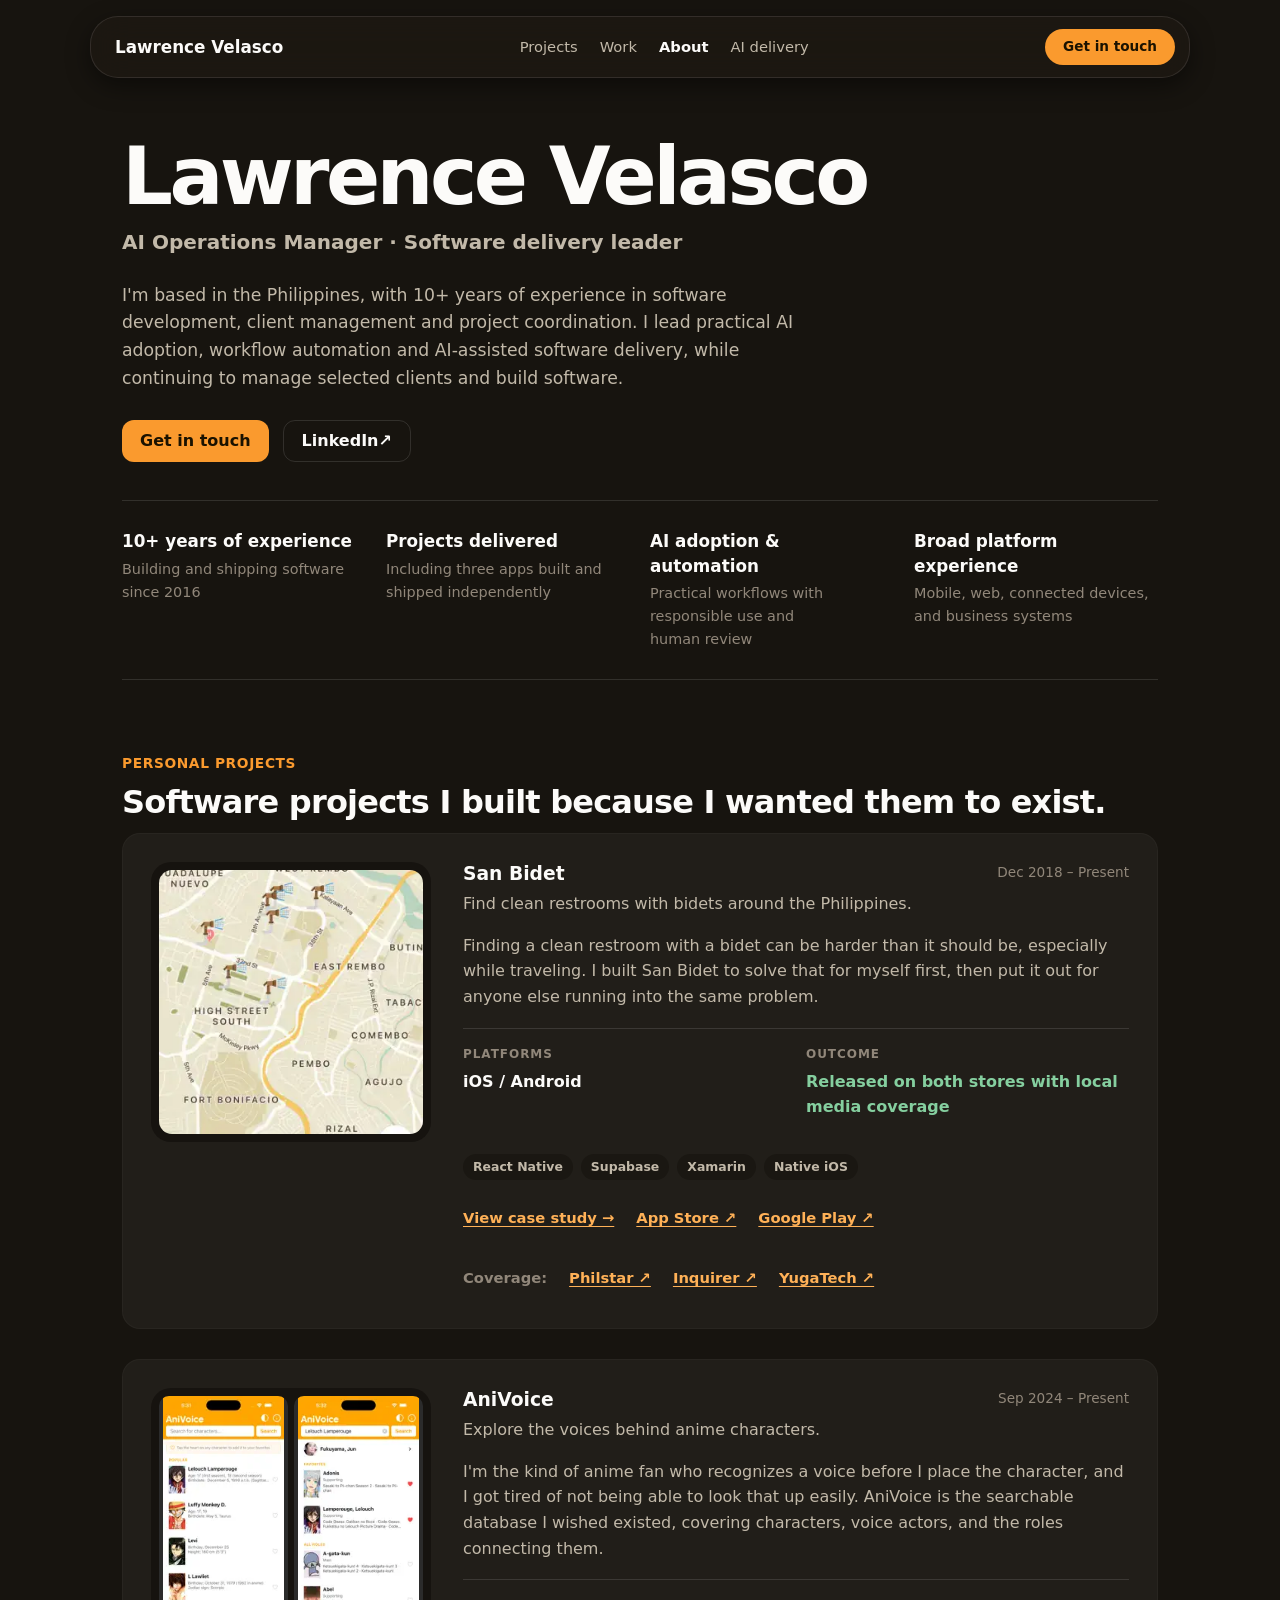
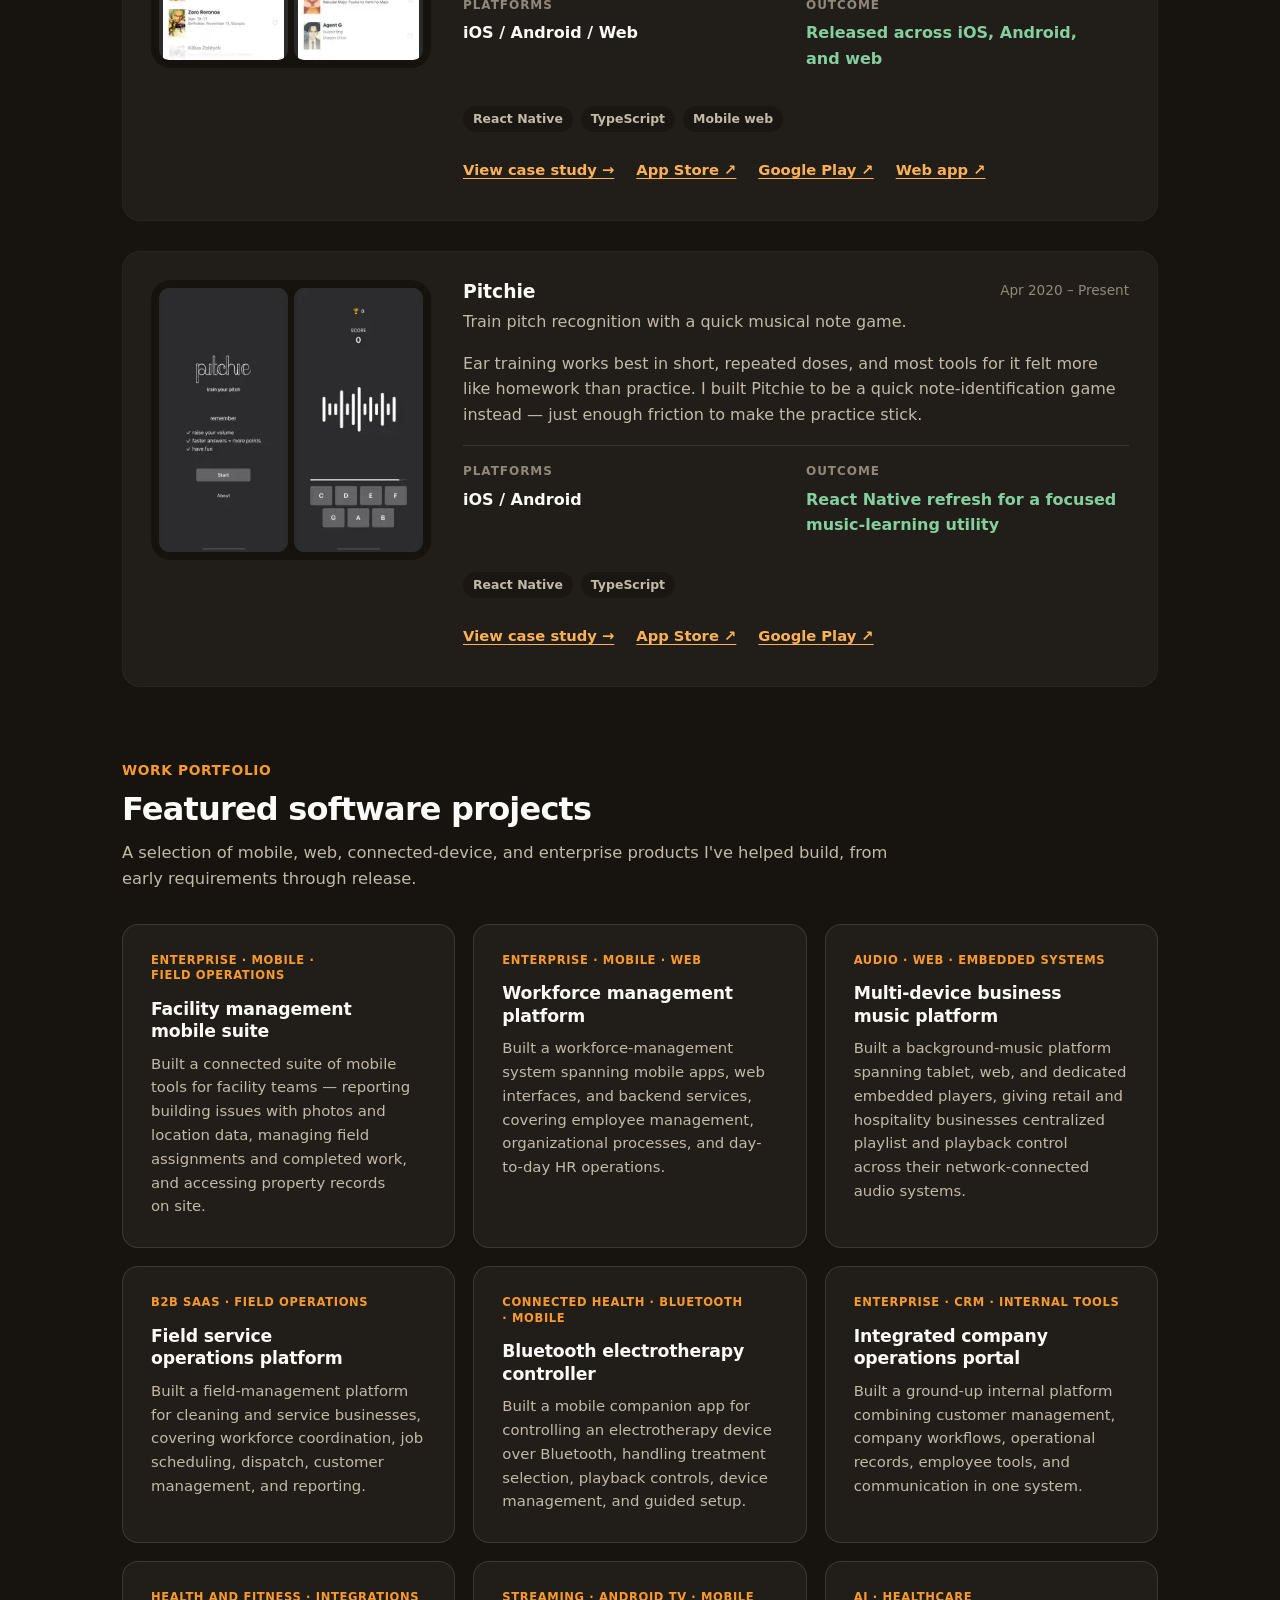
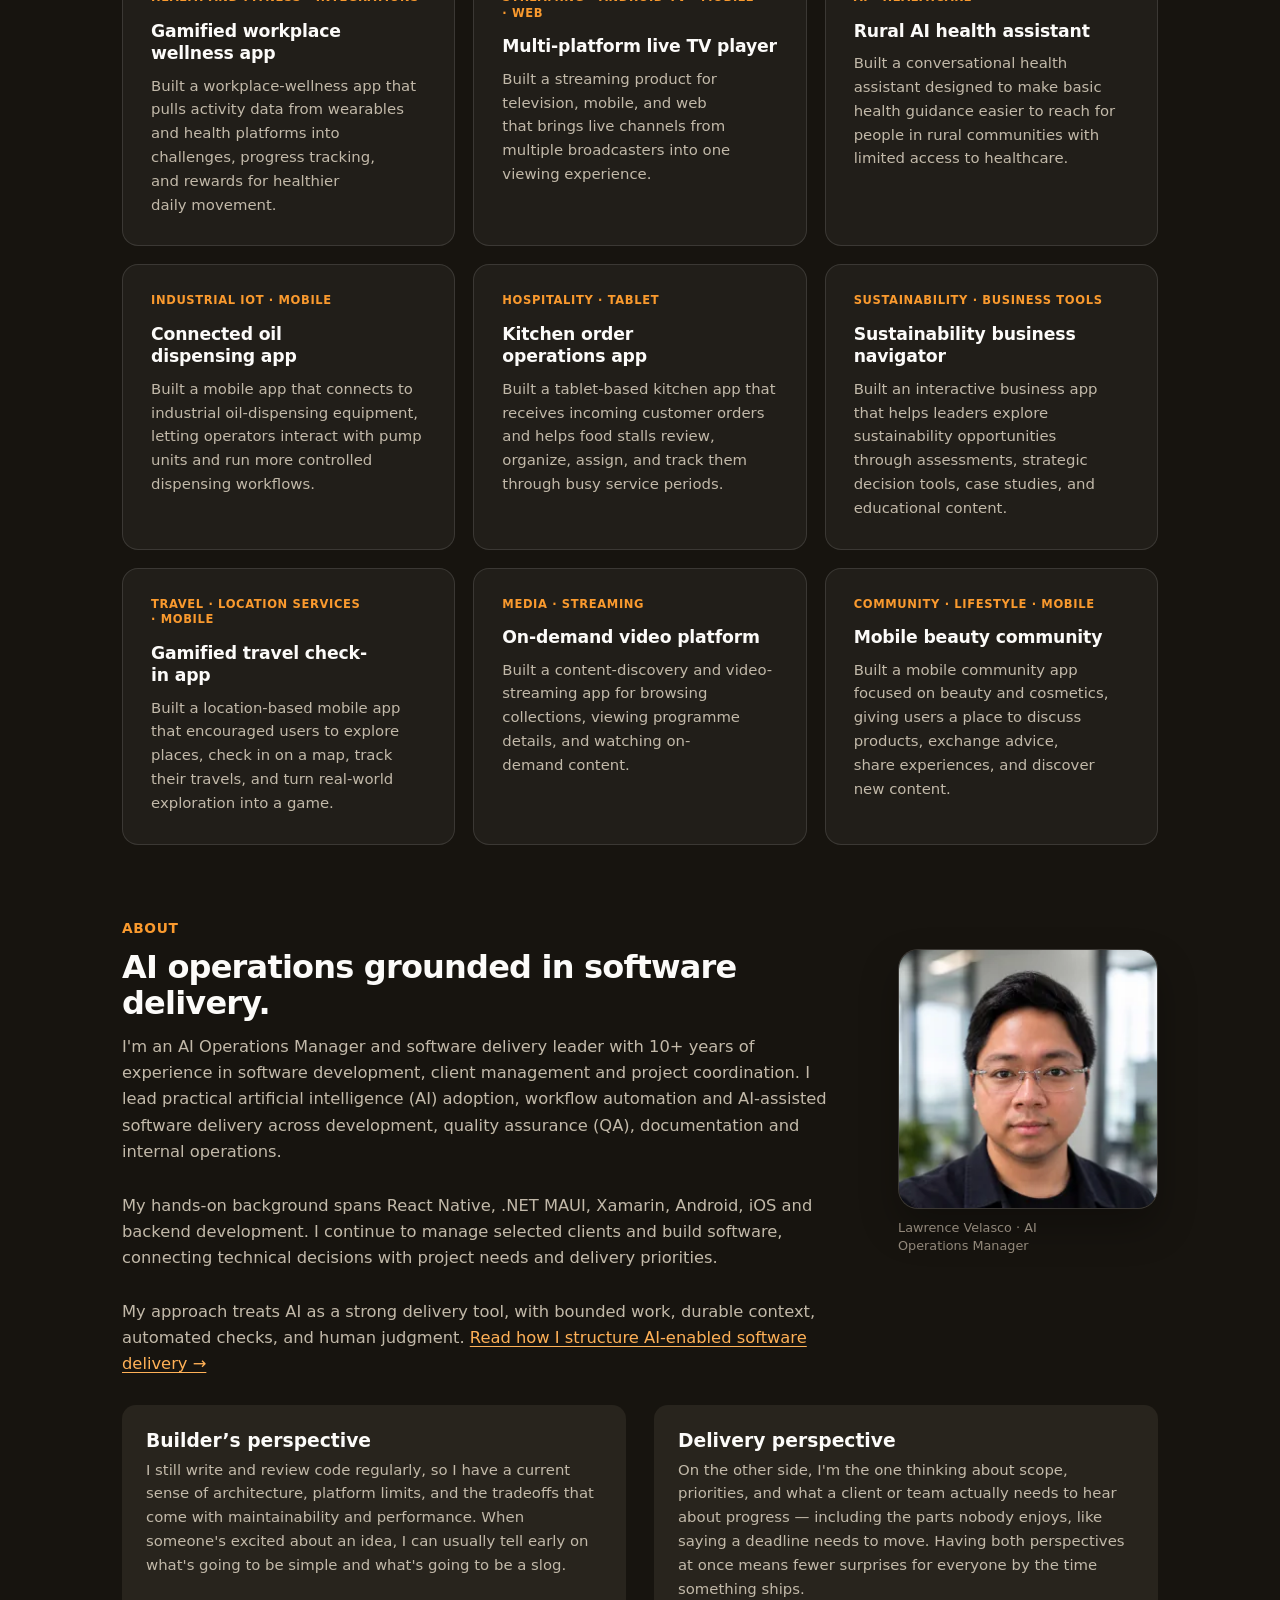
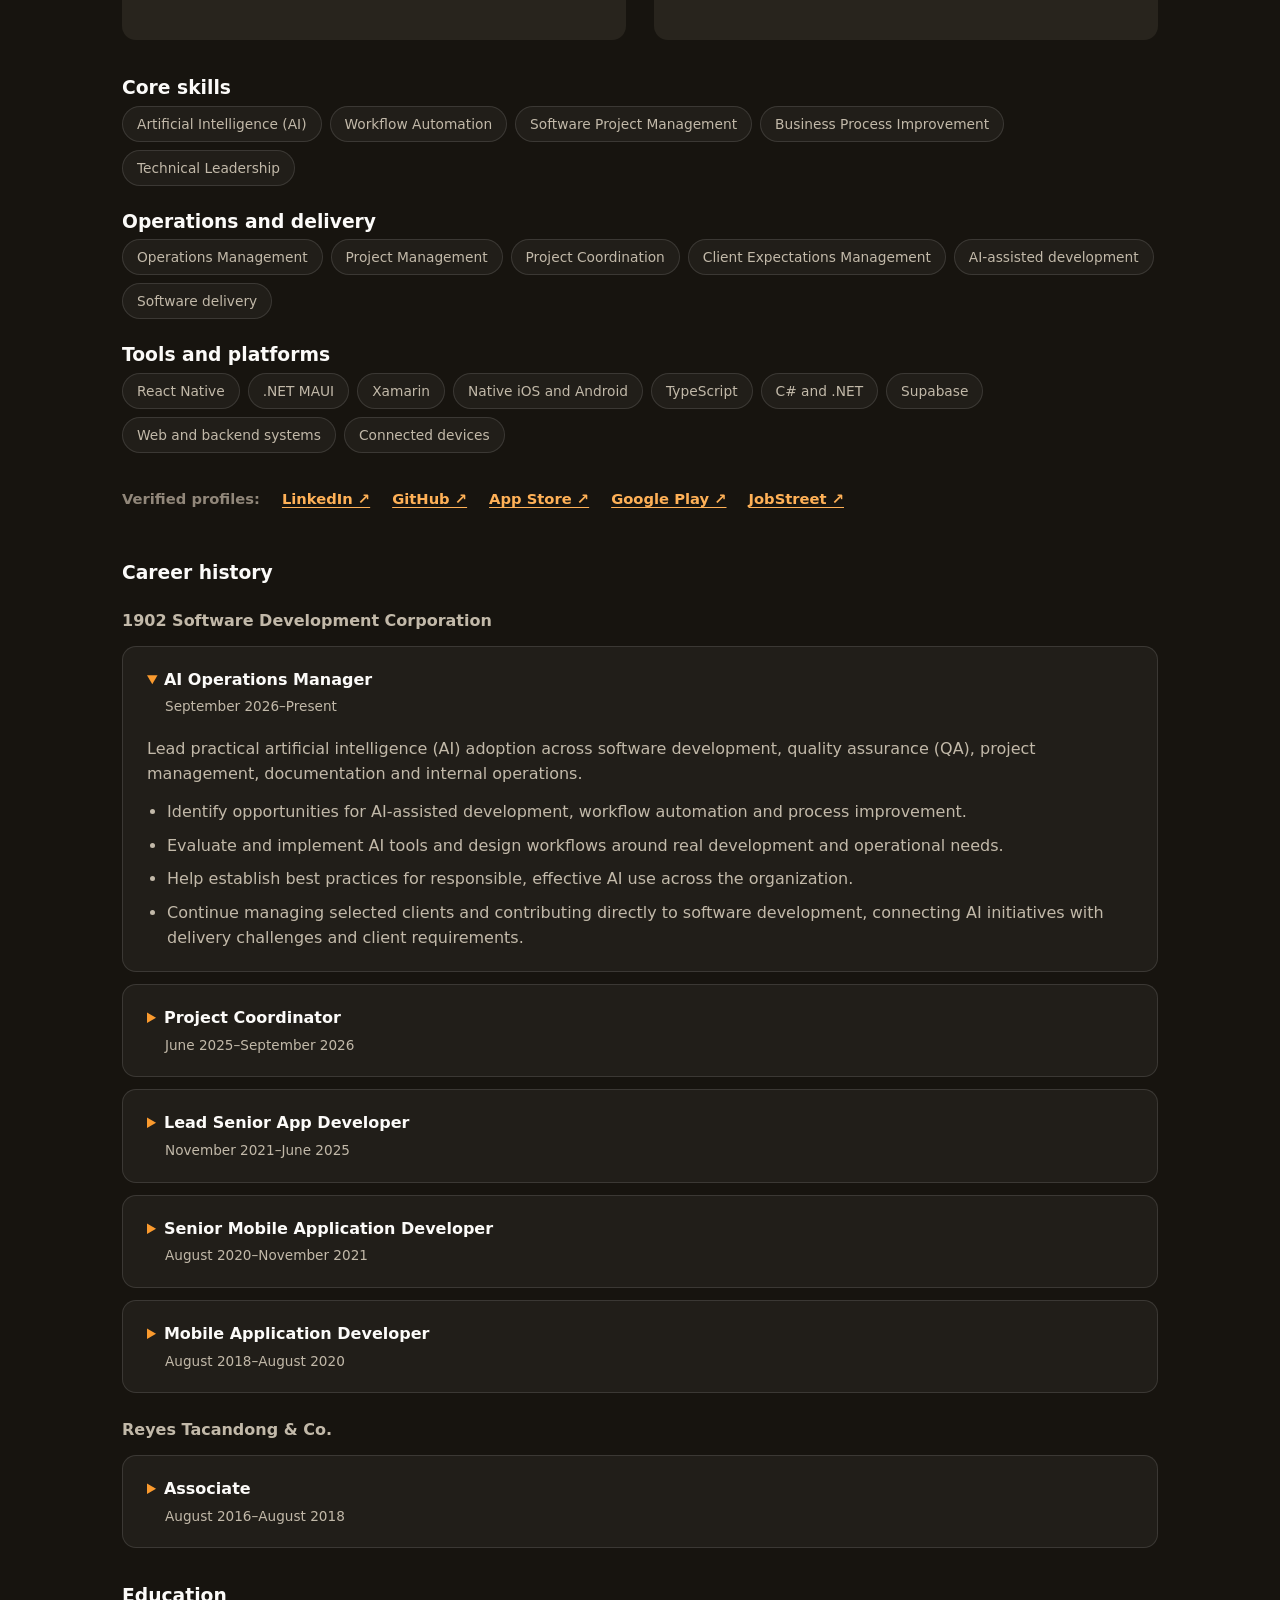
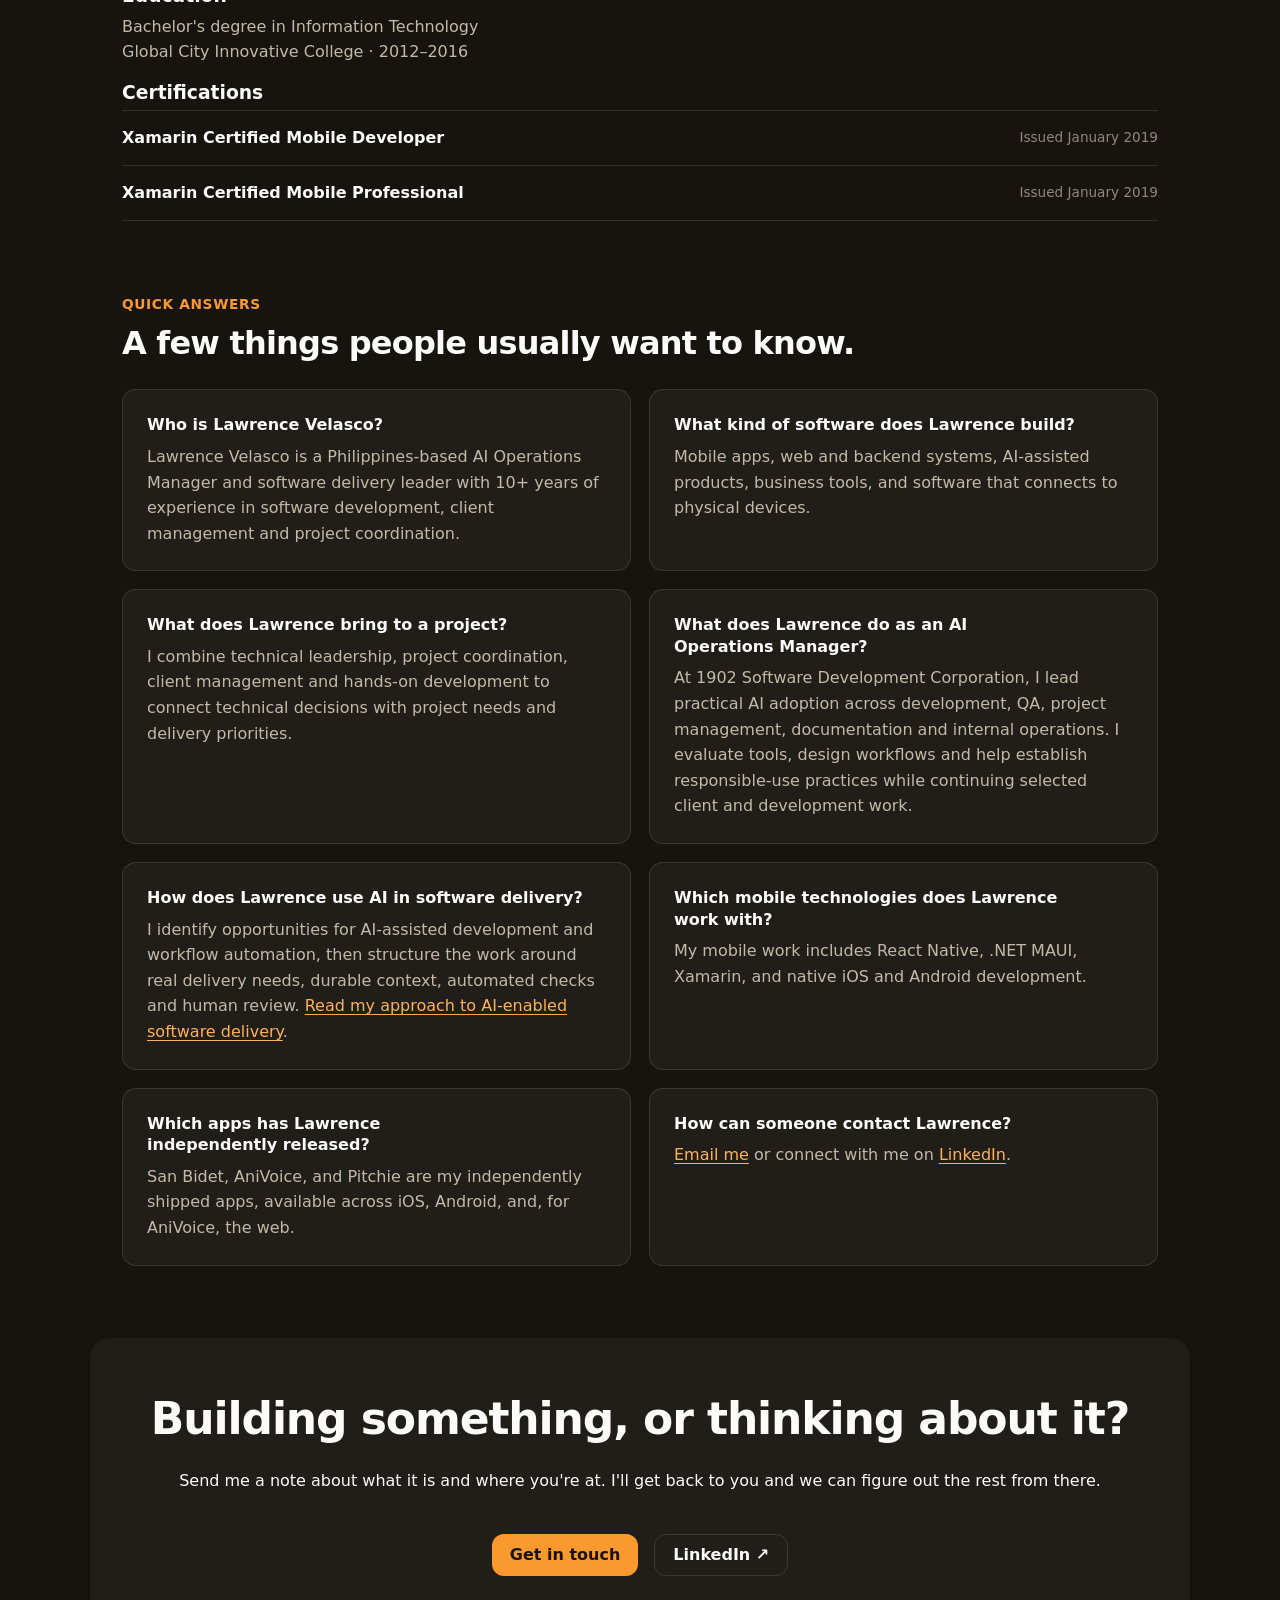
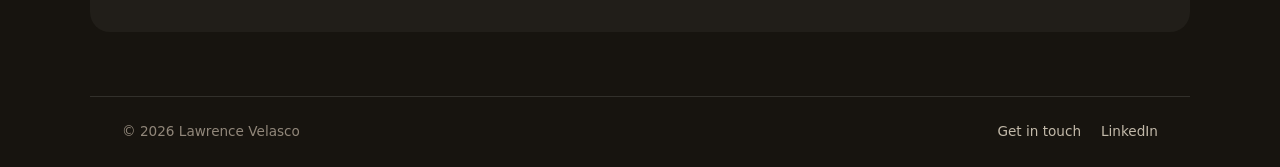
==== commit c8f4d2b3: "Add AI delivery link to primary navigation Gives the AI-enabled software delivery article a sitewide" ====
--- a/index.html
+++ b/index.html
@@ -172,6 +172,7 @@
         <a href="#projects" data-nav-section="projects">Projects</a>
         <a href="#experience" data-nav-section="experience">Work</a>
         <a href="#about" data-nav-section="about">About</a>
+        <a href="/ai-enabled-software-delivery/">AI delivery</a>
       </div>
       <a class="button button-small nav-contact email-link" href="#contact" data-email-link>Get in touch</a>
     </nav>
